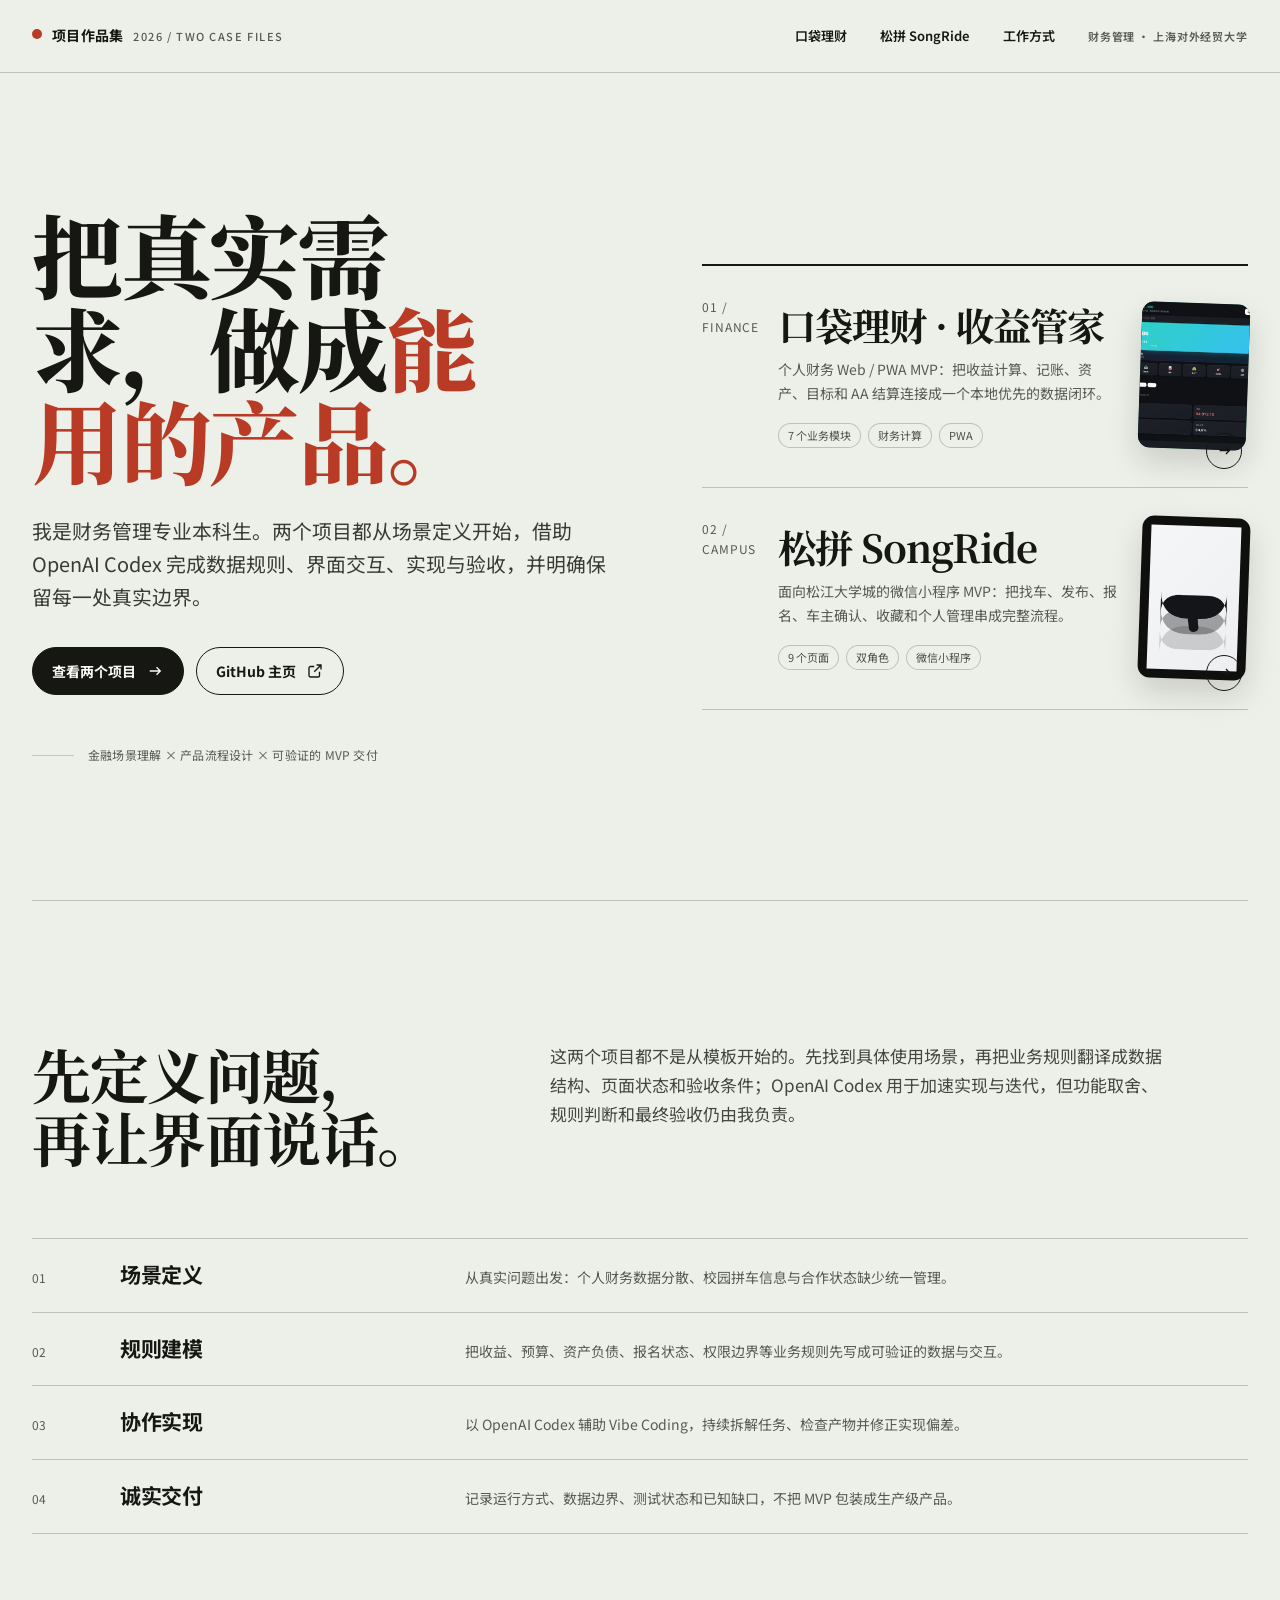
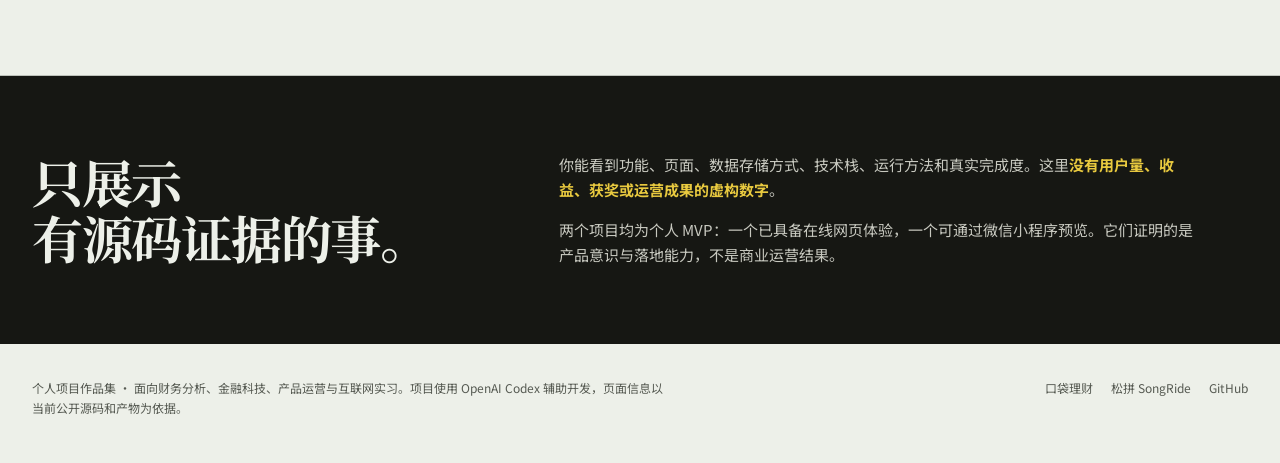
==== index.html @ 954a8567 "创建双项目作品集介绍网站" ====
<!doctype html>
<html lang="zh-CN">
<head>
  <meta charset="utf-8">
  <meta name="viewport" content="width=device-width, initial-scale=1">
  <meta name="description" content="财务管理本科生个人项目作品集：口袋理财个人财务 MVP 与松拼 SongRide 校园拼车微信小程序。">
  <title>个人项目作品集｜财务背景 × 产品实践 × AI 协作开发</title>
  <link rel="icon" href="assets/favicon.svg" type="image/svg+xml">
  <link rel="stylesheet" href="assets/css/site.css">
</head>
<body>
  <header class="site-header">
    <div class="container site-nav">
      <a class="wordmark" href="index.html" aria-label="返回项目作品集首页">项目作品集 <span>2026 / TWO CASE FILES</span></a>
      <nav class="nav-links" aria-label="主导航">
        <a href="pocket-licai.html">口袋理财</a>
        <a href="songpin.html">松拼 SongRide</a>
        <a href="#approach">工作方式</a>
        <span class="nav-note">财务管理 · 上海对外经贸大学</span>
      </nav>
      <div class="scroll-progress" aria-hidden="true"></div>
    </div>
  </header>

  <main>
    <section class="home-hero container">
      <div class="hero-copy reveal">
        <h1>把真实需求，做成<em>能用的产品。</em></h1>
        <p>我是财务管理专业本科生。两个项目都从场景定义开始，借助 OpenAI Codex 完成数据规则、界面交互、实现与验收，并明确保留每一处真实边界。</p>
        <div class="actions hero-actions">
          <a class="btn" href="#projects">查看两个项目
            <svg viewBox="0 0 24 24" fill="none" stroke="currentColor" stroke-width="1.8" aria-hidden="true"><path d="M5 12h14M14 7l5 5-5 5"/></svg>
          </a>
          <a class="btn btn-ghost" href="https://github.com/99509340-svg" target="_blank" rel="noreferrer">GitHub 主页
            <svg viewBox="0 0 24 24" fill="none" stroke="currentColor" stroke-width="1.8" aria-hidden="true"><path d="M14 4h6v6M20 4l-9 9M18 13v5a2 2 0 0 1-2 2H6a2 2 0 0 1-2-2V8a2 2 0 0 1 2-2h5"/></svg>
          </a>
        </div>
        <div class="hero-footnote">金融场景理解 × 产品流程设计 × 可验证的 MVP 交付</div>
      </div>

      <div class="project-index reveal" id="projects">
        <a class="project-row pocket" href="pocket-licai.html">
          <span class="project-number">01 / FINANCE</span>
          <div class="project-copy">
            <h2>口袋理财 · 收益管家</h2>
            <p>个人财务 Web / PWA MVP：把收益计算、记账、资产、目标和 AA 结算连接成一个本地优先的数据闭环。</p>
            <div class="project-tags"><span class="tag">7 个业务模块</span><span class="tag">财务计算</span><span class="tag">PWA</span></div>
          </div>
          <div class="project-thumb"><img src="assets/images/pocket/home-desktop.png" alt="口袋理财首页截图"></div>
          <div class="arrow-disc" aria-hidden="true"><svg viewBox="0 0 24 24" fill="none" stroke="currentColor" stroke-width="1.8"><path d="M5 12h14M14 7l5 5-5 5"/></svg></div>
        </a>

        <a class="project-row songpin" href="songpin.html">
          <span class="project-number">02 / CAMPUS</span>
          <div class="project-copy">
            <h2>松拼 SongRide</h2>
            <p>面向松江大学城的微信小程序 MVP：把找车、发布、报名、车主确认、收藏和个人管理串成完整流程。</p>
            <div class="project-tags"><span class="tag">9 个页面</span><span class="tag">双角色</span><span class="tag">微信小程序</span></div>
          </div>
          <div class="project-thumb"><img src="assets/images/brand/songpin-logo.png" alt="松拼 SongRide 品牌标识"></div>
          <div class="arrow-disc" aria-hidden="true"><svg viewBox="0 0 24 24" fill="none" stroke="currentColor" stroke-width="1.8"><path d="M5 12h14M14 7l5 5-5 5"/></svg></div>
        </a>
      </div>
    </section>

    <section class="approach" id="approach">
      <div class="container">
        <div class="approach-head reveal">
          <h2>先定义问题，<br>再让界面说话。</h2>
          <p>这两个项目都不是从模板开始的。先找到具体使用场景，再把业务规则翻译成数据结构、页面状态和验收条件；OpenAI Codex 用于加速实现与迭代，但功能取舍、规则判断和最终验收仍由我负责。</p>
        </div>
        <div class="process-list reveal">
          <div class="process-item"><span>01</span><h3>场景定义</h3><p>从真实问题出发：个人财务数据分散、校园拼车信息与合作状态缺少统一管理。</p></div>
          <div class="process-item"><span>02</span><h3>规则建模</h3><p>把收益、预算、资产负债、报名状态、权限边界等业务规则先写成可验证的数据与交互。</p></div>
          <div class="process-item"><span>03</span><h3>协作实现</h3><p>以 OpenAI Codex 辅助 Vibe Coding，持续拆解任务、检查产物并修正实现偏差。</p></div>
          <div class="process-item"><span>04</span><h3>诚实交付</h3><p>记录运行方式、数据边界、测试状态和已知缺口，不把 MVP 包装成生产级产品。</p></div>
        </div>
      </div>
    </section>

    <section class="truth-band">
      <div class="container truth-inner reveal">
        <h2>只展示<br>有源码证据的事。</h2>
        <div>
          <p>你能看到功能、页面、数据存储方式、技术栈、运行方法和真实完成度。这里<strong>没有用户量、收益、获奖或运营成果的虚构数字</strong>。</p>
          <p>两个项目均为个人 MVP：一个已具备在线网页体验，一个可通过微信小程序预览。它们证明的是产品意识与落地能力，不是商业运营结果。</p>
        </div>
      </div>
    </section>
  </main>

  <footer class="site-footer">
    <div class="container footer-row">
      <p>个人项目作品集 · 面向财务分析、金融科技、产品运营与互联网实习。项目使用 OpenAI Codex 辅助开发，页面信息以当前公开源码和产物为依据。</p>
      <nav class="footer-nav" aria-label="页脚导航">
        <a href="pocket-licai.html">口袋理财</a>
        <a href="songpin.html">松拼 SongRide</a>
        <a href="https://github.com/99509340-svg" target="_blank" rel="noreferrer">GitHub</a>
      </nav>
    </div>
  </footer>

  <script src="assets/js/site.js"></script>
</body>
</html>
---- assets/css/site.css ----
@font-face {
  font-family: "Portfolio Serif";
  src: url("../fonts/noto-serif-sc-subset.woff2") format("woff2");
  font-weight: 400 900;
  font-style: normal;
  font-display: swap;
}
@font-face {
  font-family: "Portfolio Sans";
  src: url("../fonts/noto-sans-sc-subset.woff2") format("woff2");
  font-weight: 300 900;
  font-style: normal;
  font-display: swap;
}

:root {
  --paper: #edf0e9;
  --paper-deep: #e4e8df;
  --ink: #161713;
  --muted: #565a52;
  --line: #c9c4b8;
  --line-dark: rgba(22, 23, 19, 0.22);
  --green: #174f3f;
  --green-deep: #0f352b;
  --green-soft: #dce9df;
  --red: #b93b26;
  --yellow: #e8c93f;
  --white: #f8faf6;
  --black: #0f100e;
  --mint: #c9f2c7;
  --blue: #6597ba;
  --radius: 14px;
  --shadow: 0 18px 54px rgba(27, 29, 24, 0.11);
  --ease: cubic-bezier(0.16, 1, 0.3, 1);
}

* { box-sizing: border-box; }
html { scroll-behavior: smooth; }
body {
  margin: 0;
  overflow-x: hidden;
  background: var(--paper);
  color: var(--ink);
  font-family: "Portfolio Sans", "PingFang SC", sans-serif;
  font-size: 16px;
  line-height: 1.7;
  text-rendering: optimizeLegibility;
  -webkit-font-smoothing: antialiased;
}
body.songpin-page {
  --paper: #edf0e9;
  --paper-deep: #e4e8df;
  --green: #cedd4a;
  --green-deep: #1c2018;
  --green-soft: #edffd5;
  --red: #b93b26;
}
::selection { background: var(--green); color: var(--white); }
img { max-width: 100%; display: block; }
a { color: inherit; text-decoration-thickness: 1px; text-underline-offset: 0.2em; }
button, a { -webkit-tap-highlight-color: transparent; }
button { font: inherit; }
:focus-visible { outline: 2px solid var(--red); outline-offset: 4px; }
h1, h2, h3, h4 {
  font-family: "Portfolio Serif", "Songti SC", serif;
  letter-spacing: -0.025em;
  margin: 0;
  text-wrap: balance;
}
p { margin: 0; }
ul { margin: 0; padding: 0; }
li { list-style: none; }

.container { width: min(1320px, calc(100% - 64px)); margin-inline: auto; }
.narrow { width: min(1080px, calc(100% - 64px)); margin-inline: auto; }
.sr-only {
  position: absolute; width: 1px; height: 1px; padding: 0; margin: -1px;
  overflow: hidden; clip: rect(0, 0, 0, 0); white-space: nowrap; border: 0;
}

.site-header {
  position: sticky; top: 0; z-index: 50;
  background: color-mix(in srgb, var(--paper) 91%, transparent);
  backdrop-filter: blur(14px);
  border-bottom: 1px solid var(--line-dark);
}
.site-nav { min-height: 72px; display: flex; align-items: center; justify-content: space-between; gap: 24px; }
.wordmark {
  display: inline-flex; align-items: baseline; gap: 10px;
  text-decoration: none; font-size: 14px; letter-spacing: 0.02em; font-weight: 700;
}
.wordmark::before {
  content: ""; display: inline-block; width: 10px; height: 10px;
  background: var(--red); border-radius: 50%; translate: 0 -2px;
}
.wordmark span { color: var(--muted); font-size: 11px; letter-spacing: 0.14em; font-weight: 500; }
.nav-links { display: flex; align-items: center; gap: clamp(16px, 2.6vw, 36px); font-size: 13px; font-weight: 600; }
.nav-links a { text-decoration: none; position: relative; }
.nav-links a::after {
  content: ""; position: absolute; left: 0; right: 100%; bottom: -6px;
  height: 1px; background: currentColor; transition: right 0.35s var(--ease);
}
.nav-links a:hover::after { right: 0; }
.nav-note { color: var(--muted); font-size: 11px; letter-spacing: 0.08em; }
.scroll-progress { position: absolute; left: 0; bottom: -1px; width: 0; height: 2px; background: var(--red); }

.actions { display: flex; flex-wrap: wrap; align-items: center; gap: 12px; }
.btn {
  display: inline-flex; min-height: 48px; align-items: center; justify-content: center; gap: 10px;
  padding: 0 19px; border: 1px solid var(--ink); border-radius: 999px;
  background: var(--ink); color: var(--white); font-weight: 700; font-size: 14px;
  text-decoration: none; cursor: pointer;
  transition: background 0.25s var(--ease), color 0.25s var(--ease), border-color 0.25s var(--ease), translate 0.25s var(--ease);
}
.btn:hover { translate: 0 -2px; }
.btn svg { width: 18px; height: 18px; flex: none; }
.btn-ghost { background: transparent; color: var(--ink); border-color: var(--ink); }
.btn-ghost:hover { background: var(--ink); color: var(--white); }
.text-link {
  display: inline-flex; align-items: center; gap: 8px; font-size: 13px; font-weight: 700;
  text-decoration: none; border-bottom: 1px solid currentColor; padding-bottom: 2px;
}
.text-link svg { width: 15px; height: 15px; }

.home-hero {
  min-height: calc(100svh - 72px); display: grid;
  grid-template-columns: minmax(0, 1.03fr) minmax(430px, 0.97fr);
  align-items: center; gap: clamp(48px, 7vw, 110px);
  padding-block: clamp(64px, 8vw, 118px); border-bottom: 1px solid var(--line-dark);
}
.hero-copy { position: relative; z-index: 2; }
.hero-copy h1 { max-width: 760px; font-size: clamp(54px, 7.1vw, 104px); line-height: 1.02; font-weight: 800; }
.hero-copy h1 em { color: var(--red); font-style: normal; }
.hero-copy p { max-width: 580px; margin-top: 30px; font-size: clamp(17px, 1.55vw, 21px); line-height: 1.65; color: #383a34; }
.hero-actions { margin-top: 34px; }
.hero-footnote { display: flex; align-items: center; gap: 14px; margin-top: 50px; color: var(--muted); font-size: 12px; letter-spacing: 0.02em; }
.hero-footnote::before { content: ""; width: 42px; height: 1px; background: var(--line); }
.project-index { border-top: 2px solid var(--ink); position: relative; }
.project-row {
  position: relative; display: grid; grid-template-columns: 58px minmax(0, 1fr) 112px;
  gap: 18px; min-height: 222px; padding: 26px 0; align-items: center;
  border-bottom: 1px solid var(--line-dark); text-decoration: none; isolation: isolate;
}
.project-row::before {
  content: ""; position: absolute; inset: 0 -18px; z-index: -1;
  background: var(--white); opacity: 0; transition: opacity 0.3s var(--ease);
}
.project-row:hover::before { opacity: 1; }
.project-number { align-self: start; font-size: 12px; letter-spacing: 0.08em; color: var(--muted); font-variant-numeric: tabular-nums; padding-top: 5px; }
.project-copy h2 { font-size: clamp(30px, 3vw, 45px); line-height: 1.1; font-weight: 700; }
.project-copy p { margin-top: 12px; color: var(--muted); max-width: 390px; font-size: 14px; }
.project-tags { display: flex; flex-wrap: wrap; gap: 7px; margin-top: 17px; }
.tag {
  border: 1px solid var(--line-dark); border-radius: 999px; padding: 5px 9px;
  font-size: 11px; line-height: 1.2; color: #4d4f47;
  background: color-mix(in srgb, var(--paper) 45%, transparent);
}
.project-thumb {
  justify-self: end; width: 108px; height: 146px; border-radius: 12px; overflow: hidden;
  background: var(--green-deep); box-shadow: 0 14px 30px rgba(22, 23, 19, 0.16);
  rotate: 2deg; transition: rotate 0.45s var(--ease), translate 0.45s var(--ease);
}
.project-row:hover .project-thumb { rotate: 0deg; translate: 0 -5px; }
.project-thumb img { width: 100%; height: 100%; object-fit: cover; object-position: top; }
.project-row.songpin .project-thumb { height: 162px; background: var(--black); padding: 9px; }
.arrow-disc {
  position: absolute; right: 6px; bottom: 18px; width: 36px; height: 36px;
  display: grid; place-items: center; border: 1px solid var(--ink); border-radius: 50%;
  background: transparent; transition: background 0.25s var(--ease), color 0.25s var(--ease);
}
.project-row:hover .arrow-disc { background: var(--ink); color: var(--paper); }
.arrow-disc svg { width: 17px; height: 17px; }

.approach { padding-block: clamp(80px, 11vw, 160px); border-bottom: 1px solid var(--line-dark); }
.approach-head { display: grid; grid-template-columns: minmax(0, 0.78fr) minmax(0, 1.22fr); gap: 72px; align-items: start; }
.approach-head h2 { font-size: clamp(38px, 4.6vw, 70px); line-height: 1.07; font-weight: 700; }
.approach-head p { max-width: 620px; color: #44463f; font-size: 17px; }
.process-list { margin-top: 70px; border-top: 1px solid var(--line-dark); }
.process-item {
  display: grid; grid-template-columns: 56px minmax(120px, 0.72fr) minmax(0, 1.8fr);
  gap: 32px; align-items: baseline; padding: 22px 0; border-bottom: 1px solid var(--line-dark);
}
.process-item span { font-size: 12px; color: var(--muted); font-variant-numeric: tabular-nums; }
.process-item h3 { font: 700 21px/1.3 "Portfolio Sans", sans-serif; letter-spacing: -0.02em; }
.process-item p { color: var(--muted); font-size: 14px; }
.truth-band { background: var(--ink); color: var(--paper); padding-block: 76px; }
.truth-inner { display: grid; grid-template-columns: minmax(0, 0.8fr) minmax(0, 1.2fr); gap: 68px; align-items: center; }
.truth-inner h2 { font-size: clamp(36px, 4vw, 60px); line-height: 1.08; font-weight: 700; }
.truth-inner p { color: #c7c8bf; max-width: 640px; font-size: 15px; }
.truth-inner p + p { margin-top: 14px; }
.truth-inner strong { color: var(--yellow); font-weight: 700; }

.project-hero { padding-block: clamp(68px, 8vw, 118px) clamp(72px, 8vw, 120px); border-bottom: 1px solid var(--line-dark); }
.project-hero-grid { display: grid; grid-template-columns: minmax(0, 0.78fr) minmax(520px, 1.22fr); gap: clamp(50px, 7vw, 110px); align-items: center; }
.project-hero h1 { max-width: 650px; font-size: clamp(48px, 5.7vw, 84px); line-height: 1.04; font-weight: 800; }
.project-hero .lede { max-width: 570px; margin-top: 28px; color: #42443d; font-size: 18px; line-height: 1.75; }
.project-meta { margin-top: 30px; display: flex; flex-wrap: wrap; gap: 9px 18px; color: var(--muted); font-size: 12px; }
.project-meta span { display: flex; gap: 7px; align-items: center; }
.project-meta b { color: var(--ink); font-weight: 700; }
.project-actions { margin-top: 28px; }
.hero-media { position: relative; }
.hero-media-frame {
  position: relative; border-radius: 18px; padding: 13px; background: var(--green-deep);
  border: 1px solid rgba(255,255,255,0.12); box-shadow: 0 34px 88px rgba(16, 28, 24, 0.24); overflow: hidden;
}
.hero-media-frame::after { content: ""; position: absolute; inset: 13px; border: 1px solid rgba(255,255,255,0.12); border-radius: 9px; pointer-events: none; }
.hero-media-frame img { width: 100%; height: auto; border-radius: 9px; }
.media-caption { display: flex; justify-content: space-between; gap: 18px; margin-top: 14px; color: var(--muted); font-size: 11px; letter-spacing: 0.02em; }
.media-caption span { font-variant-numeric: tabular-nums; }

.section { padding-block: clamp(72px, 9vw, 128px); border-bottom: 1px solid var(--line-dark); }
.section-head { display: grid; grid-template-columns: minmax(0, 0.72fr) minmax(0, 1.28fr); gap: 72px; align-items: end; margin-bottom: 52px; }
.section-head h2 { font-size: clamp(38px, 4.8vw, 72px); line-height: 1.05; font-weight: 700; }
.section-head p { color: var(--muted); max-width: 610px; font-size: 15px; }
.feature-ledger { border-top: 2px solid var(--ink); }
.feature-row {
  display: grid; grid-template-columns: 48px minmax(140px, 0.55fr) minmax(0, 1.25fr) auto;
  gap: 24px; padding: 24px 0; border-bottom: 1px solid var(--line-dark); align-items: baseline;
}
.feature-row > span { font-size: 11px; color: var(--muted); font-variant-numeric: tabular-nums; }
.feature-row h3 { font-size: 20px; line-height: 1.25; }
.feature-row p { color: #54564f; font-size: 14px; }
.feature-row small { color: var(--muted); font-size: 11px; white-space: nowrap; }

.flow { margin-top: 56px; position: relative; display: grid; grid-template-columns: repeat(5, 1fr); gap: 18px; padding-top: 28px; }
.flow::before {
  content: ""; position: absolute; top: 7px; left: 4px; right: 6%; height: 1px; background: var(--ink);
  transform-origin: left; transform: scaleX(0); transition: transform 1.2s var(--ease);
}
.flow.is-visible::before { transform: scaleX(1); }
.flow-step { position: relative; padding-right: 10px; }
.flow-step::before { content: ""; position: absolute; top: -28px; left: 0; width: 14px; height: 14px; border-radius: 50%; background: var(--red); border: 3px solid var(--paper); }
.flow-step h3 { font-size: 16px; font-family: "Portfolio Sans", sans-serif; font-weight: 700; }
.flow-step p { color: var(--muted); font-size: 12px; margin-top: 6px; }

.gallery { display: grid; grid-template-columns: 1.35fr 0.85fr; gap: 22px; align-items: start; }
.shot { border: 1px solid var(--line-dark); background: var(--paper-deep); border-radius: var(--radius); overflow: hidden; }
.shot img { width: 100%; height: 100%; object-fit: cover; object-position: top; }
.shot:first-child { min-height: 520px; }
.shot:first-child img { height: 100%; }
.shot-stack { display: grid; gap: 22px; }
.shot-stack .shot { height: 249px; }
.shot-label { display: flex; justify-content: space-between; gap: 12px; padding: 10px 13px; border-top: 1px solid var(--line-dark); font-size: 11px; color: var(--muted); }

.split-proof { display: grid; grid-template-columns: minmax(0, 1.12fr) minmax(360px, 0.88fr); gap: clamp(42px, 6vw, 88px); align-items: start; }
.proof-copy p { color: #464840; max-width: 680px; font-size: 16px; line-height: 1.8; }
.proof-copy p + p { margin-top: 18px; }
.tech-line { margin-top: 34px; padding-top: 17px; border-top: 1px solid var(--line-dark); display: flex; flex-wrap: wrap; gap: 8px; }
.limits { border: 1px solid var(--ink); border-radius: var(--radius); overflow: hidden; background: var(--white); }
.limits-head { background: var(--ink); color: var(--paper); padding: 14px 18px; font-size: 12px; letter-spacing: 0.08em; }
.limits li { padding: 15px 18px; border-bottom: 1px solid var(--line-dark); font-size: 13px; line-height: 1.65; }
.limits li:last-child { border-bottom: 0; }
.limits b { display: block; font-size: 12px; margin-bottom: 2px; }

.end-cta { padding-block: clamp(78px, 10vw, 140px); background: var(--green-deep); color: var(--paper); }
.end-cta .container { display: grid; grid-template-columns: minmax(0, 1fr) auto; align-items: end; gap: 40px; }
.end-cta h2 { max-width: 900px; font-size: clamp(42px, 5.6vw, 80px); line-height: 1.03; }
.end-cta p { margin-top: 18px; color: #ccd8d1; max-width: 640px; }
.end-cta .actions { align-self: center; }
body.songpin-page .end-cta { background: #171a15; color: #f4f0e7; }
body.songpin-page .end-cta p { color: #bec5b2; }
body.songpin-page .btn { border-color: var(--mint); background: var(--mint); color: #12140f; }
body.songpin-page .btn-ghost { background: transparent; color: var(--mint); border-color: var(--mint); }
body.songpin-page .btn-ghost:hover { background: var(--mint); color: #12140f; }

.songpin-hero { background: var(--black); color: var(--paper); border-bottom-color: rgba(244, 240, 231, 0.22); }
.songpin-hero .project-meta { color: #aaa99f; }
.songpin-hero .project-meta b { color: var(--paper); }
.songpin-hero .lede { color: #c8c7bf; }
.songpin-hero .btn { border-color: var(--mint); background: var(--mint); color: #11130f; }
.songpin-hero .btn-ghost { background: transparent; color: var(--paper); border-color: #6c7165; }
.songpin-hero .btn-ghost:hover { background: var(--paper); color: var(--black); }
.brand-lockup { display: flex; align-items: center; gap: 22px; }
.songpin-logo { width: 92px; height: 92px; object-fit: cover; border-radius: 18px; border: 1px solid rgba(201,242,199,0.35); }
.route-board { position: relative; min-height: 570px; border: 1px solid #44473e; background: #141612; border-radius: 20px; padding: 34px; overflow: hidden; }
.route-board::before {
  content: ""; position: absolute; inset: 0;
  background-image: linear-gradient(rgba(201,242,199,0.045) 1px, transparent 1px), linear-gradient(90deg, rgba(201,242,199,0.045) 1px, transparent 1px);
  background-size: 26px 26px; mask-image: linear-gradient(to bottom, transparent, black 20%, black 80%, transparent);
}
.route-board-head { position: relative; display: flex; justify-content: space-between; align-items: center; gap: 16px; }
.route-board-head span { color: #999e91; font-size: 11px; letter-spacing: 0.08em; }
.route-board-head strong { color: var(--mint); font-size: 13px; letter-spacing: 0.05em; }
.route-visual { position: relative; margin-top: 54px; }
.route-line { display: grid; grid-template-columns: 24px minmax(0, 1fr); gap: 20px; min-height: 270px; }
.route-track { width: 2px; height: 220px; margin-left: 10px; background: var(--mint); position: relative; }
.route-track::before, .route-track::after { content: ""; position: absolute; left: 50%; width: 14px; height: 14px; border: 2px solid var(--mint); background: var(--black); border-radius: 50%; translate: -50% 0; }
.route-track::before { top: -5px; }
.route-track::after { bottom: -5px; background: var(--mint); }
.route-stops { display: flex; flex-direction: column; justify-content: space-between; }
.route-stop strong { display: block; color: var(--paper); font: 700 28px/1.15 "Portfolio Serif", serif; }
.route-stop span { color: #92988b; font-size: 12px; }
.route-mini-card { position: absolute; right: 0; bottom: 0; width: min(320px, 72%); padding: 17px 18px; border: 1px solid #454a3e; border-radius: 12px; background: #1c2019; box-shadow: 0 16px 32px rgba(0,0,0,0.26); }
.route-mini-card small { color: #92988b; font-size: 11px; }
.route-mini-card b { display: block; color: var(--mint); font-size: 17px; margin-top: 3px; }
.route-mini-meta { display: flex; justify-content: space-between; margin-top: 14px; color: #c4c8ba; font-size: 11px; }
.route-stamp { position: absolute; left: 42px; bottom: 42px; color: #80867a; font-size: 11px; letter-spacing: 0.16em; writing-mode: vertical-rl; }

.phone-wall { display: grid; grid-template-columns: repeat(3, minmax(0, 1fr)); gap: 24px; margin-top: 52px; }
.phone { border-radius: 30px; border: 1px solid #b8b2a5; background: #e6e1d7; padding: 9px; box-shadow: 0 18px 42px rgba(22, 23, 19, 0.12); rotate: -1deg; }
.phone:nth-child(2) { rotate: 0.8deg; translate: 0 -12px; }
.phone:nth-child(3) { rotate: -0.5deg; }
.phone-screen { min-height: 570px; border-radius: 22px; background: #11130f; color: #f4f0e7; padding: 30px 20px 20px; overflow: hidden; position: relative; }
.phone-screen.light { background: #edf0e9; color: #171812; }
.phone-bar { display: flex; justify-content: space-between; align-items: center; font-size: 11px; color: #bac0b3; margin-bottom: 24px; }
.phone-brand { display: flex; gap: 10px; align-items: center; font-weight: 700; }
.phone-logo-dot { width: 22px; height: 22px; border-radius: 7px; background: var(--mint); }
.phone-title { font: 700 25px/1.2 "Portfolio Serif", serif; }
.phone-sub { margin-top: 5px; color: #b5bbae; font-size: 11px; }
.phone-search { margin-top: 20px; border: 1px solid #3f4439; border-radius: 9px; padding: 10px 12px; color: #878d80; font-size: 11px; }
.ride-card { margin-top: 13px; padding: 13px; border: 1px solid #353a31; border-radius: 11px; background: #1a1d18; }
.ride-card.accent { border-color: #7d8c54; background: #20251b; }
.ride-route { display: flex; align-items: center; gap: 7px; font-size: 13px; font-weight: 700; }
.ride-route::before { content: ""; width: 7px; height: 7px; border-radius: 50%; background: var(--mint); }
.ride-route i { display: block; width: 19px; height: 1px; background: #6c7561; }
.ride-data { display: flex; justify-content: space-between; gap: 8px; margin-top: 12px; color: #bac0b3; font-size: 11px; }
.ride-data b { display: block; color: #e9e5dc; font-size: 11px; margin-top: 2px; }
.ride-pill { display: inline-flex; border-radius: 99px; border: 1px solid #6b725f; padding: 3px 8px; color: #aab19d; font-size: 11px; margin-top: 10px; }
.segment { display: flex; border: 1px solid #d0cbc0; border-radius: 9px; overflow: hidden; margin-top: 16px; font-size: 11px; }
.segment b { flex: 1; text-align: center; padding: 8px; }
.segment b:first-child { background: #171812; color: #f2efe7; }
.role-grid { display: grid; grid-template-columns: 1fr 1fr; gap: 8px; margin-top: 13px; }
.role-box { border: 1px solid #cbc6bb; border-radius: 9px; padding: 10px; font-size: 11px; }
.role-box.on { background: #171812; color: #f2efe7; border-color: #171812; }
.field { margin-top: 12px; }
.field span { display: block; font-size: 11px; color: #565a52; margin-bottom: 4px; }
.field b { display: block; border: 1px solid #cbc6bb; border-radius: 7px; padding: 8px 9px; font-size: 11px; font-weight: 500; }
.phone-submit { margin-top: 16px; background: #171812; color: #f2efe7; border-radius: 8px; padding: 10px; text-align: center; font-size: 11px; font-weight: 700; }
.id-card { border: 1px solid #3c4137; background: #1a1d18; border-radius: 12px; padding: 15px; display: flex; align-items: center; gap: 11px; }
.id-avatar { width: 38px; height: 38px; border-radius: 10px; display: grid; place-items: center; background: var(--mint); color: #11130f; font-weight: 800; }
.id-card b { font-size: 12px; }
.id-card span { display: block; color: #92988b; font-size: 11px; margin-top: 2px; }
.my-block { margin-top: 14px; border: 1px solid #3c4137; border-radius: 11px; padding: 13px; }
.my-block h3 { font: 700 13px/1.2 "Portfolio Sans", sans-serif; letter-spacing: 0; }
.my-item { display: flex; justify-content: space-between; gap: 8px; padding-top: 10px; margin-top: 10px; border-top: 1px solid #34392f; font-size: 11px; color: #aeb4a5; }
.my-item b { color: #e9e5dc; }
.phone-caption { margin-top: 13px; display: flex; justify-content: space-between; font-size: 12px; color: var(--muted); }

dialog { width: min(480px, calc(100% - 32px)); border: 1px solid var(--line-dark); border-radius: 18px; background: var(--paper); color: var(--ink); padding: 0; box-shadow: var(--shadow); }
dialog::backdrop { background: rgba(13, 14, 12, 0.62); backdrop-filter: blur(8px); }
.dialog-inner { padding: 28px; }
.dialog-head { display: flex; align-items: flex-start; justify-content: space-between; gap: 20px; }
.dialog-head h2 { font-size: 30px; line-height: 1.2; }
.dialog-close { border: 0; background: transparent; color: var(--muted); font-size: 22px; cursor: pointer; padding: 0 2px; }
.dialog-body { margin-top: 18px; color: var(--muted); font-size: 14px; }
.qr-slot { margin-top: 20px; min-height: 200px; border: 1px dashed var(--line-dark); border-radius: 12px; display: grid; place-items: center; text-align: center; padding: 24px; background: var(--white); color: var(--muted); font-size: 13px; }
.qr-slot strong { display: block; color: var(--ink); font-size: 16px; margin-bottom: 5px; }
.dialog-actions { margin-top: 20px; }

.toast { position: fixed; left: 50%; bottom: 24px; translate: -50% 20px; opacity: 0; background: var(--ink); color: var(--paper); padding: 9px 14px; border-radius: 999px; font-size: 12px; pointer-events: none; transition: opacity 0.25s var(--ease), translate 0.25s var(--ease); z-index: 80; }
.toast.show { opacity: 1; translate: -50% 0; }

.reveal { opacity: 0; translate: 0 24px; transition: opacity 0.7s var(--ease), translate 0.7s var(--ease); }
.reveal.is-visible { opacity: 1; translate: 0 0; }
@media (prefers-reduced-motion: reduce) {
  html { scroll-behavior: auto; }
  *, *::before, *::after { animation-duration: 0.01ms !important; transition-duration: 0.01ms !important; }
  .reveal { opacity: 1; translate: 0; }
}

.site-footer { padding-block: 34px 44px; color: var(--muted); font-size: 12px; }
.footer-row { display: flex; justify-content: space-between; gap: 28px; align-items: flex-start; }
.footer-row p { max-width: 640px; }
.footer-nav { display: flex; flex-wrap: wrap; gap: 18px; }
.footer-nav a { text-decoration: none; }
.footer-nav a:hover { color: var(--ink); }

@media (max-width: 1080px) {
  .home-hero { grid-template-columns: minmax(0, 1fr); min-height: auto; }
  .hero-copy h1 { max-width: 880px; }
  .project-index { max-width: 760px; }
  .project-hero-grid { grid-template-columns: 1fr; }
  .hero-media { max-width: 820px; }
  .project-page .section-head, .project-page .split-proof { grid-template-columns: 1fr; gap: 28px; }
  .phone-wall { gap: 16px; }
  .phone { rotate: 0deg !important; translate: none !important; }
}
@media (max-width: 760px) {
  .container, .narrow { width: min(100% - 36px, 1320px); }
  .site-nav { min-height: 64px; }
  .nav-links .nav-note { display: none; }
  .nav-links { gap: 18px; }
  .home-hero { gap: 52px; padding-block: 54px 72px; }
  .hero-copy h1 { font-size: clamp(43px, 13vw, 68px); }
  .hero-copy p { font-size: 16px; margin-top: 24px; }
  .hero-footnote { margin-top: 34px; }
  .project-row { grid-template-columns: 56px minmax(0, 1fr); gap: 12px; min-height: 0; padding: 20px 0 22px; }
  .project-row::before { inset: 0; }
  .project-thumb { display: none; }
  .arrow-disc { width: 30px; height: 30px; right: 0; bottom: 18px; }
  .approach-head { grid-template-columns: 1fr; gap: 28px; }
  .process-list { margin-top: 42px; }
  .process-item { grid-template-columns: 30px 1fr; gap: 8px 18px; }
  .process-item p { grid-column: 2; font-size: 13px; }
  .truth-inner { grid-template-columns: 1fr; gap: 28px; }
  .section-head { grid-template-columns: 1fr; gap: 22px; margin-bottom: 36px; }
  .feature-row { grid-template-columns: 30px 1fr auto; gap: 7px 16px; }
  .feature-row p { grid-column: 2 / -1; }
  .feature-row small { grid-column: 2 / -1; }
  .flow { grid-template-columns: 1fr; gap: 0; padding-top: 0; }
  .flow::before { left: 7px; right: auto; top: 9px; bottom: 12px; width: 1px; height: auto; transform: scaleY(0); }
  .flow.is-visible::before { transform: scaleY(1); }
  .flow-step { padding: 0 0 28px 34px; }
  .flow-step::before { top: 3px; left: 0; }
  .gallery { grid-template-columns: 1fr; }
  .shot:first-child { min-height: 300px; }
  .shot-stack .shot { height: 220px; }
  .phone-wall { grid-template-columns: 1fr; }
  .phone { max-width: 360px; width: 100%; margin-inline: auto; }
  .end-cta .container { grid-template-columns: 1fr; }
  .footer-row { flex-direction: column; }
  .brand-lockup { gap: 16px; }
  .songpin-logo { width: 68px; height: 68px; }
  .route-board { min-height: 520px; padding: 24px; }
  .route-mini-card { width: calc(100% - 16px); }
}
@media (max-width: 420px) {
  .container, .narrow { width: calc(100% - 28px); }
  .wordmark span { display: none; }
  .btn { min-height: 45px; padding: 0 15px; font-size: 13px; }
  .project-hero h1 { font-size: 44px; }
  .section { padding-block: 62px; }
}
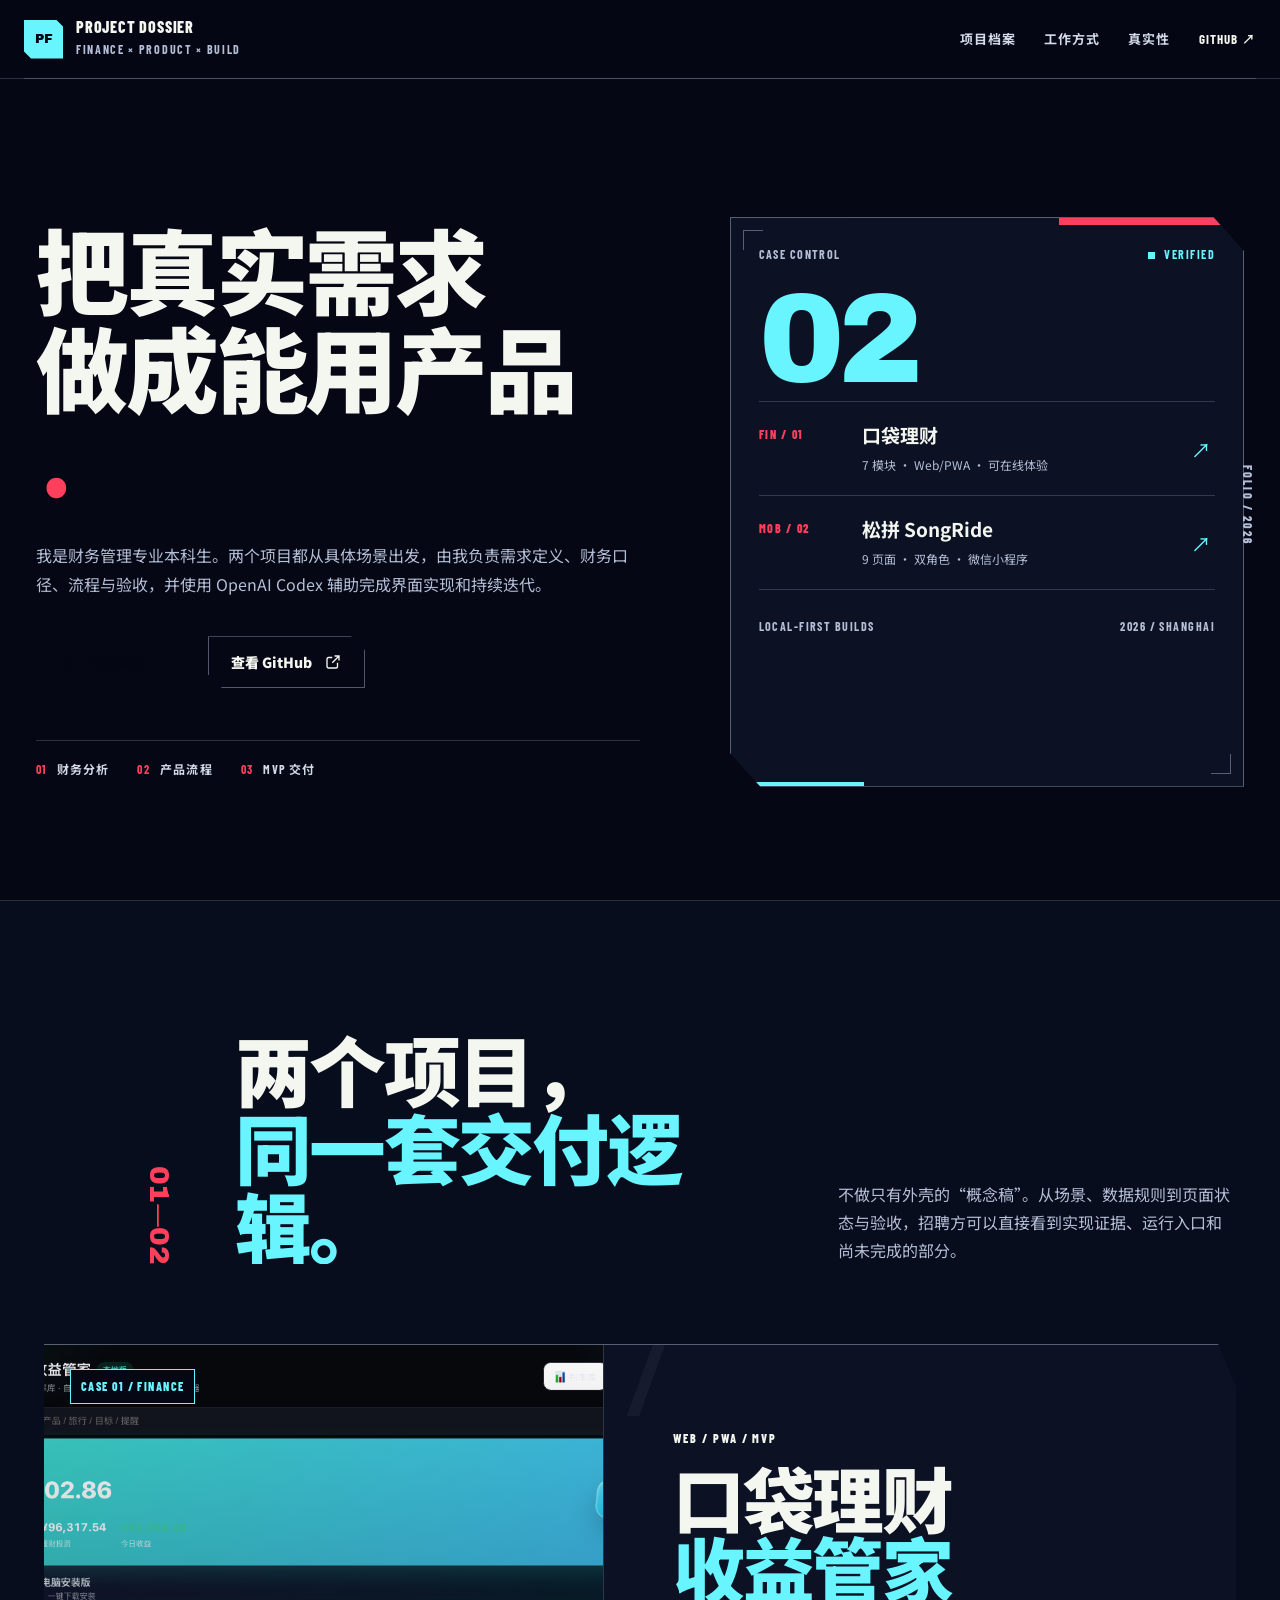
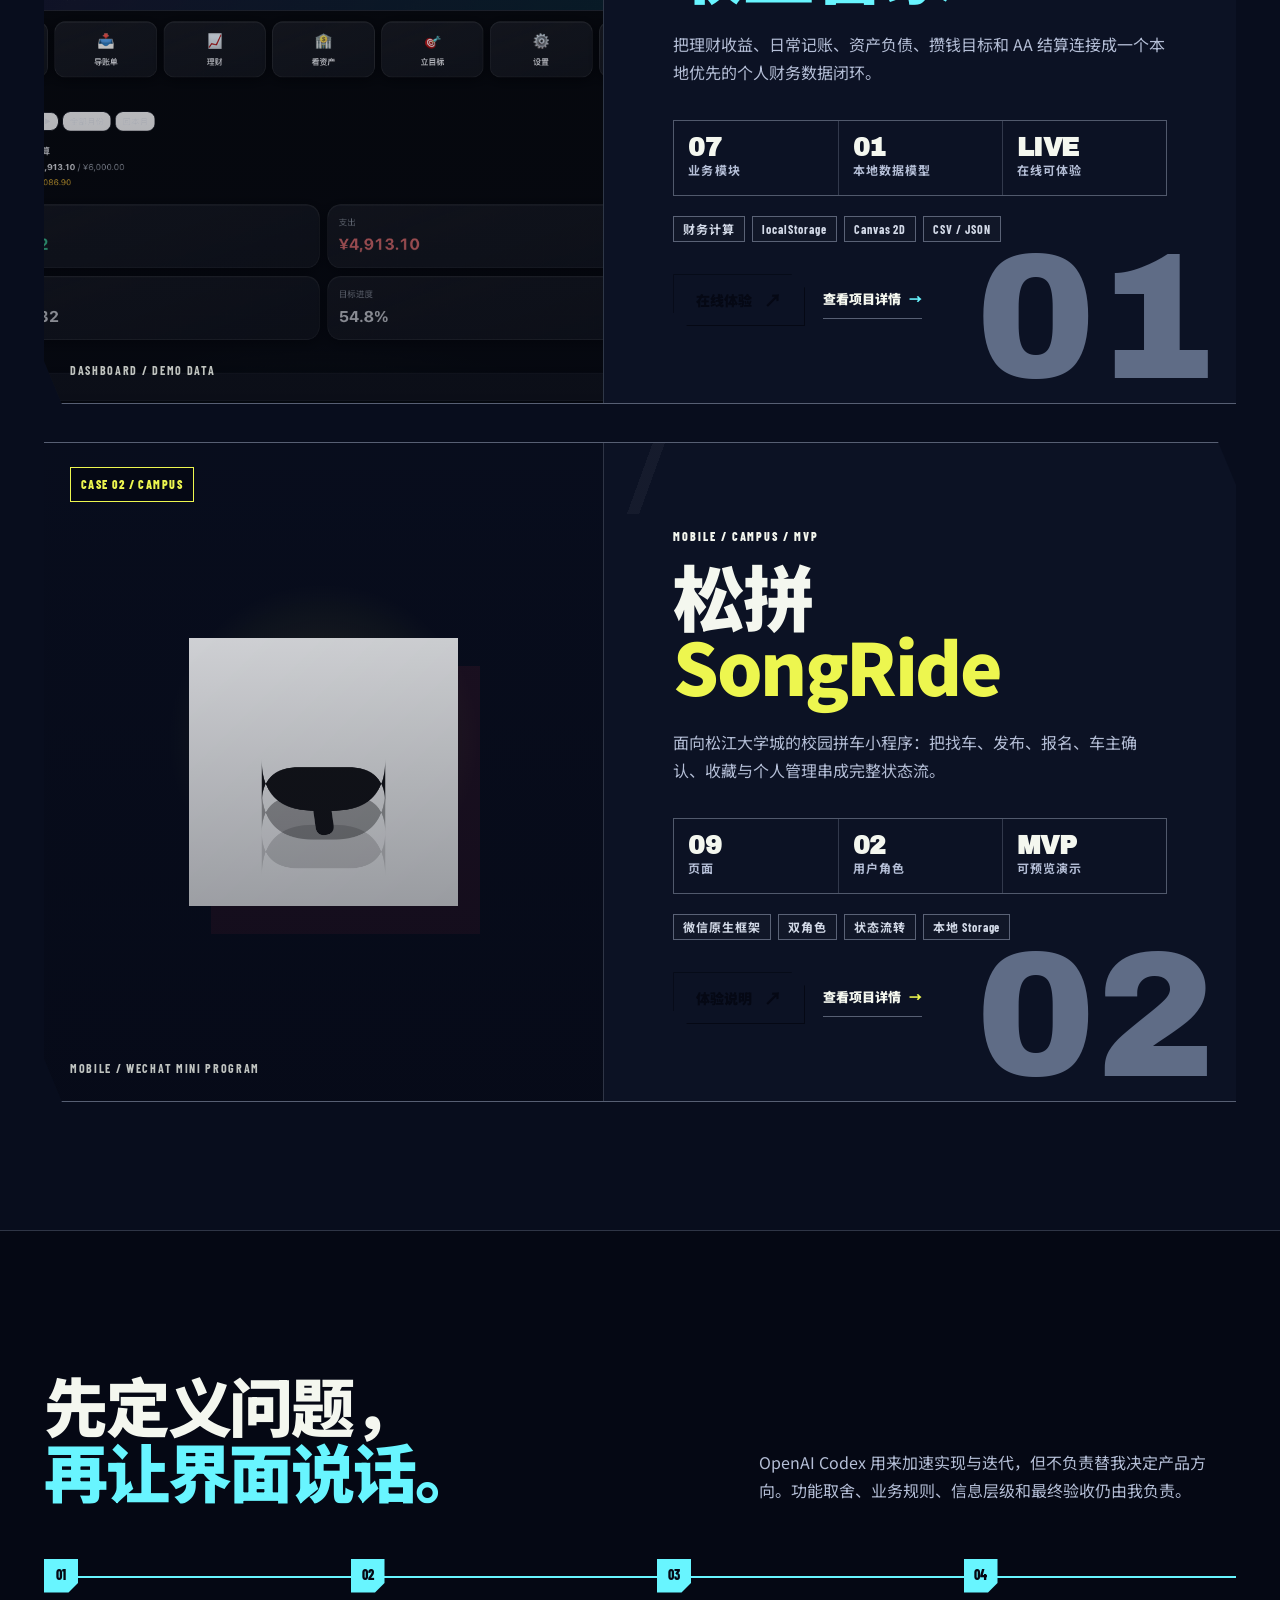
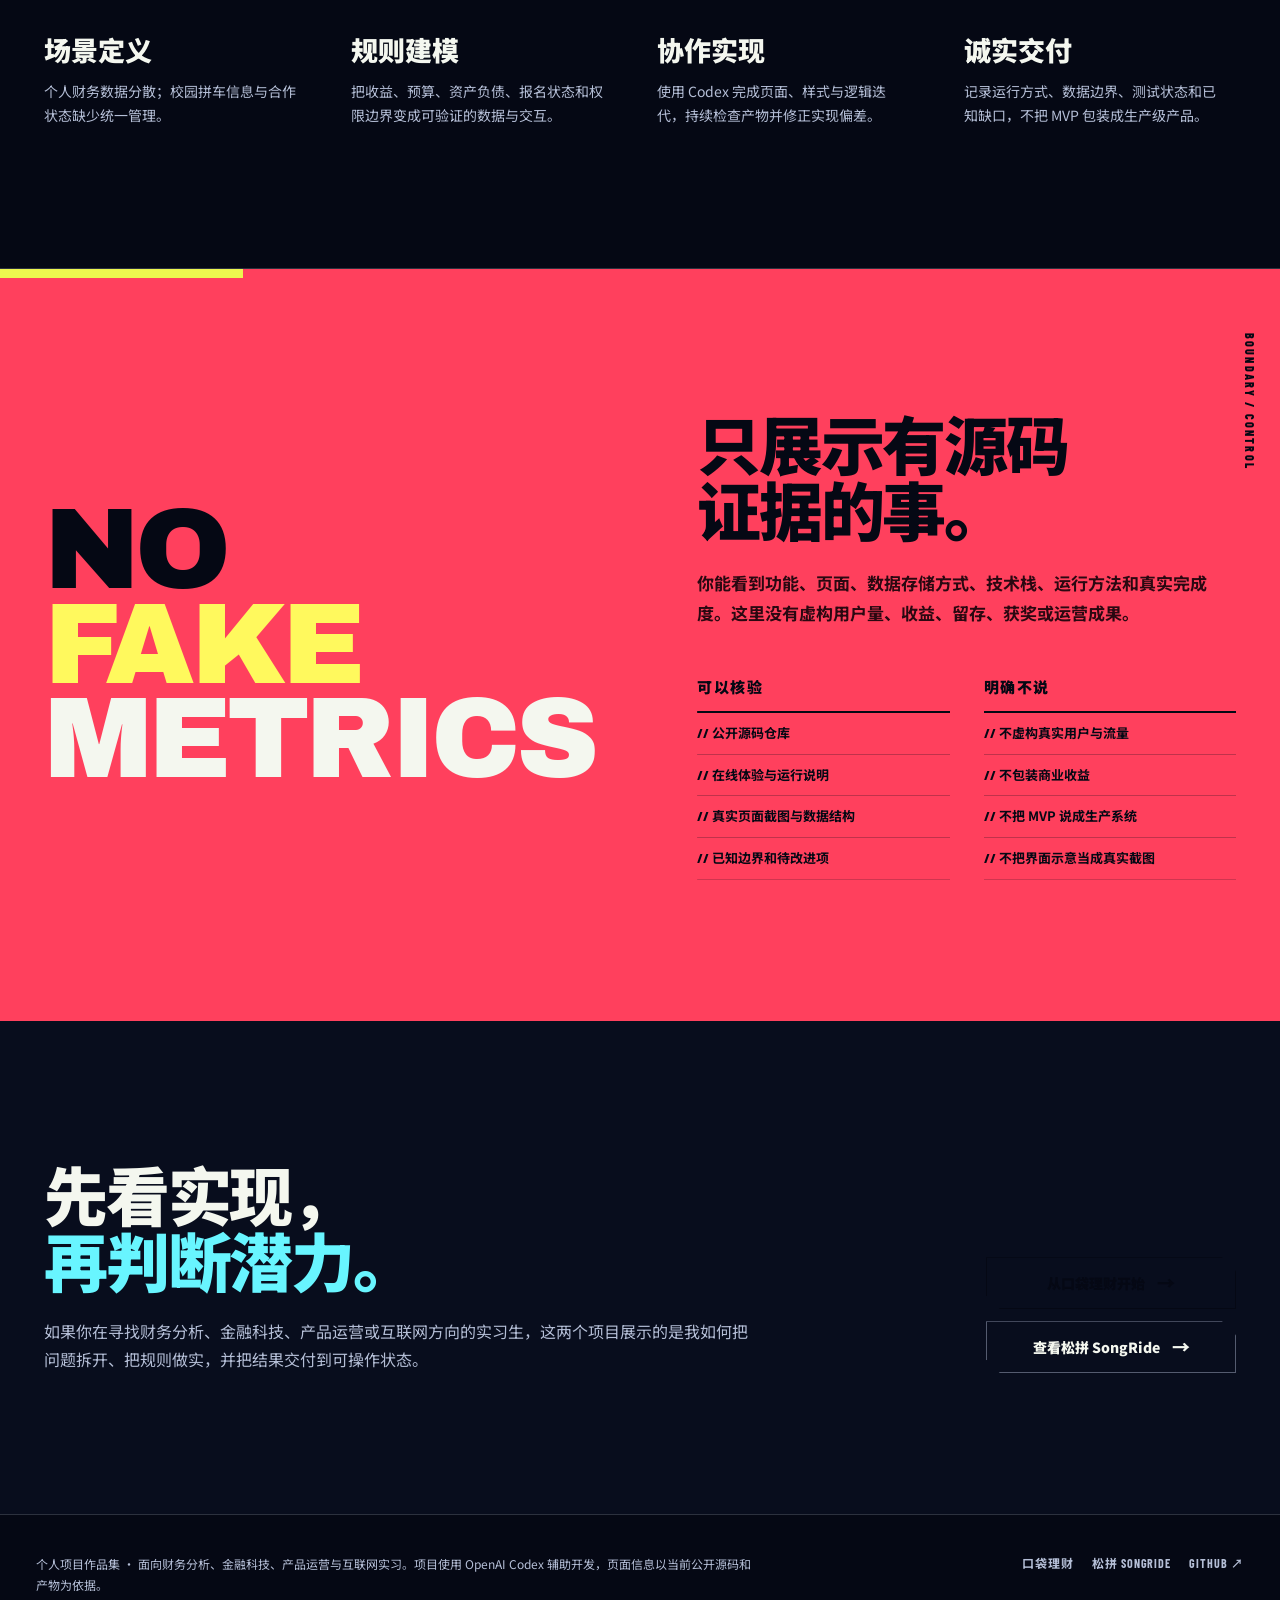
==== commit 289ea34a: "重设计作品集为午夜 HUD 视觉并加入高级动画" ====
--- a/index.html
+++ b/index.html
@@ -3,99 +3,274 @@
 <head>
   <meta charset="utf-8">
   <meta name="viewport" content="width=device-width, initial-scale=1">
-  <meta name="description" content="财务管理本科生个人项目作品集：口袋理财个人财务 MVP 与松拼 SongRide 校园拼车微信小程序。">
+  <meta name="theme-color" content="#060915">
+  <meta name="description" content="财务管理本科生个人项目作品集：口袋理财个人财务 Web/PWA MVP 与松拼 SongRide 校园拼车微信小程序。">
   <title>个人项目作品集｜财务背景 × 产品实践 × AI 协作开发</title>
   <link rel="icon" href="assets/favicon.svg" type="image/svg+xml">
+  <meta property="og:type" content="website">
+  <meta property="og:title" content="个人项目作品集｜财务背景 × 产品实践 × AI 协作开发">
+  <meta property="og:description" content="财务管理本科生双项目作品集：口袋理财 Web/PWA MVP 与松拼 SongRide 校园拼车小程序。">
+  <meta property="og:url" content="https://99509340-svg.github.io/project-showcase/">
+  <meta property="og:image" content="https://99509340-svg.github.io/project-showcase/assets/images/social/portfolio-og.png">
+  <meta property="og:image:width" content="1200">
+  <meta property="og:image:height" content="630">
+  <meta name="twitter:card" content="summary_large_image">
+  <meta name="twitter:title" content="个人项目作品集｜财务背景 × 产品实践 × AI 协作开发">
+  <meta name="twitter:description" content="财务管理本科生双项目作品集：口袋理财 Web/PWA MVP 与松拼 SongRide 校园拼车小程序。">
   <link rel="stylesheet" href="assets/css/site.css">
+  <script>document.documentElement.classList.add('js');</script>
 </head>
 <body>
-  <header class="site-header">
-    <div class="container site-nav">
-      <a class="wordmark" href="index.html" aria-label="返回项目作品集首页">项目作品集 <span>2026 / TWO CASE FILES</span></a>
+  <div class="intro-curtain" aria-hidden="true">
+    <div class="intro-band intro-band-cyan"></div>
+    <div class="intro-band intro-band-yellow"></div>
+    <div class="intro-band intro-band-red"></div>
+    <div class="intro-core">
+      <span>PORTFOLIO // 2026</span>
+      <strong>CASE<br>FILES</strong>
+      <small>TWO PROJECTS · VERIFIED BUILD</small>
+    </div>
+    <div class="intro-scan"></div>
+  </div>
+
+  <header class="site-header" data-header>
+    <div class="nav-shell">
+      <a class="brand" href="index.html" aria-label="返回项目作品集首页">
+        <span class="brand-mark">PF</span>
+        <span class="brand-copy"><strong>PROJECT DOSSIER</strong><small>FINANCE × PRODUCT × BUILD</small></span>
+      </a>
       <nav class="nav-links" aria-label="主导航">
-        <a href="pocket-licai.html">口袋理财</a>
-        <a href="songpin.html">松拼 SongRide</a>
-        <a href="#approach">工作方式</a>
-        <span class="nav-note">财务管理 · 上海对外经贸大学</span>
+        <a href="#projects">项目档案</a>
+        <a href="#method">工作方式</a>
+        <a href="#proof">真实性</a>
+        <a class="nav-source" href="https://github.com/99509340-svg" target="_blank" rel="noreferrer">GITHUB <span aria-hidden="true">↗</span></a>
       </nav>
-      <div class="scroll-progress" aria-hidden="true"></div>
+      <div class="progress-track" aria-hidden="true"><span class="scroll-progress"></span></div>
     </div>
   </header>
 
   <main>
-    <section class="home-hero container">
-      <div class="hero-copy reveal">
-        <h1>把真实需求，做成<em>能用的产品。</em></h1>
-        <p>我是财务管理专业本科生。两个项目都从场景定义开始，借助 OpenAI Codex 完成数据规则、界面交互、实现与验收，并明确保留每一处真实边界。</p>
+    <section class="home-hero">
+      <div class="home-hero-copy">
+        <h1 class="hero-title">
+          <span class="title-line"><span>把真实需求</span></span>
+          <span class="title-line title-accent"><span>做成能用产品</span><i aria-hidden="true">.</i></span>
+        </h1>
+        <p class="hero-lede">我是财务管理专业本科生。两个项目都从具体场景出发，由我负责需求定义、财务口径、流程与验收，并使用 OpenAI Codex 辅助完成界面实现和持续迭代。</p>
         <div class="actions hero-actions">
-          <a class="btn" href="#projects">查看两个项目
+          <a class="btn btn-primary magnet" href="#projects">
+            <span>进入项目档案</span>
             <svg viewBox="0 0 24 24" fill="none" stroke="currentColor" stroke-width="1.8" aria-hidden="true"><path d="M5 12h14M14 7l5 5-5 5"/></svg>
           </a>
-          <a class="btn btn-ghost" href="https://github.com/99509340-svg" target="_blank" rel="noreferrer">GitHub 主页
+          <a class="btn btn-outline magnet" href="https://github.com/99509340-svg" target="_blank" rel="noreferrer">
+            <span>查看 GitHub</span>
             <svg viewBox="0 0 24 24" fill="none" stroke="currentColor" stroke-width="1.8" aria-hidden="true"><path d="M14 4h6v6M20 4l-9 9M18 13v5a2 2 0 0 1-2 2H6a2 2 0 0 1-2-2V8a2 2 0 0 1 2-2h5"/></svg>
           </a>
         </div>
-        <div class="hero-footnote">金融场景理解 × 产品流程设计 × 可验证的 MVP 交付</div>
-      </div>
-
-      <div class="project-index reveal" id="projects">
-        <a class="project-row pocket" href="pocket-licai.html">
-          <span class="project-number">01 / FINANCE</span>
-          <div class="project-copy">
-            <h2>口袋理财 · 收益管家</h2>
-            <p>个人财务 Web / PWA MVP：把收益计算、记账、资产、目标和 AA 结算连接成一个本地优先的数据闭环。</p>
-            <div class="project-tags"><span class="tag">7 个业务模块</span><span class="tag">财务计算</span><span class="tag">PWA</span></div>
-          </div>
-          <div class="project-thumb"><img src="assets/images/pocket/home-desktop.png" alt="口袋理财首页截图"></div>
-          <div class="arrow-disc" aria-hidden="true"><svg viewBox="0 0 24 24" fill="none" stroke="currentColor" stroke-width="1.8"><path d="M5 12h14M14 7l5 5-5 5"/></svg></div>
-        </a>
-
-        <a class="project-row songpin" href="songpin.html">
-          <span class="project-number">02 / CAMPUS</span>
-          <div class="project-copy">
-            <h2>松拼 SongRide</h2>
-            <p>面向松江大学城的微信小程序 MVP：把找车、发布、报名、车主确认、收藏和个人管理串成完整流程。</p>
-            <div class="project-tags"><span class="tag">9 个页面</span><span class="tag">双角色</span><span class="tag">微信小程序</span></div>
-          </div>
-          <div class="project-thumb"><img src="assets/images/brand/songpin-logo.png" alt="松拼 SongRide 品牌标识"></div>
-          <div class="arrow-disc" aria-hidden="true"><svg viewBox="0 0 24 24" fill="none" stroke="currentColor" stroke-width="1.8"><path d="M5 12h14M14 7l5 5-5 5"/></svg></div>
-        </a>
-      </div>
-    </section>
-
-    <section class="approach" id="approach">
-      <div class="container">
-        <div class="approach-head reveal">
-          <h2>先定义问题，<br>再让界面说话。</h2>
-          <p>这两个项目都不是从模板开始的。先找到具体使用场景，再把业务规则翻译成数据结构、页面状态和验收条件；OpenAI Codex 用于加速实现与迭代，但功能取舍、规则判断和最终验收仍由我负责。</p>
-        </div>
-        <div class="process-list reveal">
-          <div class="process-item"><span>01</span><h3>场景定义</h3><p>从真实问题出发：个人财务数据分散、校园拼车信息与合作状态缺少统一管理。</p></div>
-          <div class="process-item"><span>02</span><h3>规则建模</h3><p>把收益、预算、资产负债、报名状态、权限边界等业务规则先写成可验证的数据与交互。</p></div>
-          <div class="process-item"><span>03</span><h3>协作实现</h3><p>以 OpenAI Codex 辅助 Vibe Coding，持续拆解任务、检查产物并修正实现偏差。</p></div>
-          <div class="process-item"><span>04</span><h3>诚实交付</h3><p>记录运行方式、数据边界、测试状态和已知缺口，不把 MVP 包装成生产级产品。</p></div>
-        </div>
-      </div>
-    </section>
-
-    <section class="truth-band">
-      <div class="container truth-inner reveal">
-        <h2>只展示<br>有源码证据的事。</h2>
+        <div class="hero-evidence">
+          <span><b>01</b> 财务分析</span>
+          <span><b>02</b> 产品流程</span>
+          <span><b>03</b> MVP 交付</span>
+        </div>
+      </div>
+
+      <aside class="hero-console" data-parallax>
+        <div class="console-topline">
+          <span>CASE CONTROL</span>
+          <span class="console-live"><i></i> VERIFIED</span>
+        </div>
+        <div class="console-number" aria-hidden="true">02</div>
+        <div class="console-list">
+          <a href="pocket-licai.html">
+            <span class="console-code">FIN / 01</span>
+            <strong>口袋理财</strong>
+            <small>7 模块 · Web/PWA · 可在线体验</small>
+            <i aria-hidden="true">↗</i>
+          </a>
+          <a href="songpin.html">
+            <span class="console-code">MOB / 02</span>
+            <strong>松拼 SongRide</strong>
+            <small>9 页面 · 双角色 · 微信小程序</small>
+            <i aria-hidden="true">↗</i>
+          </a>
+        </div>
+        <div class="console-bottom">
+          <span>LOCAL-FIRST BUILDS</span>
+          <span>2026 / SHANGHAI</span>
+        </div>
+        <div class="console-corner console-corner-a" aria-hidden="true"></div>
+        <div class="console-corner console-corner-b" aria-hidden="true"></div>
+      </aside>
+    </section>
+
+    <section class="case-arena" id="projects">
+      <div class="section-shell">
+        <div class="chapter-intro" data-reveal="mask">
+          <div class="chapter-slash" aria-hidden="true">01—02</div>
+          <h2>两个项目，<br><span>同一套交付逻辑。</span></h2>
+          <p>不做只有外壳的“概念稿”。从场景、数据规则到页面状态与验收，招聘方可以直接看到实现证据、运行入口和尚未完成的部分。</p>
+        </div>
+
+        <article class="case-panel case-pocket" data-case-panel>
+          <a class="case-visual" href="pocket-licai.html" aria-label="查看口袋理财项目档案">
+            <span class="case-stamp">CASE 01 / FINANCE</span>
+            <img src="assets/images/pocket/home-desktop.png" alt="口袋理财首页仪表盘，展示净资产、预算、收支与目标进度">
+            <span class="case-visual-scan" aria-hidden="true"></span>
+            <span class="case-visual-caption">DASHBOARD / DEMO DATA</span>
+          </a>
+          <div class="case-body">
+            <div class="case-heading">
+              <span class="case-kicker">WEB / PWA / MVP</span>
+              <h2><a href="pocket-licai.html">口袋理财<br><em>收益管家</em></a></h2>
+            </div>
+            <p>把理财收益、日常记账、资产负债、攒钱目标和 AA 结算连接成一个本地优先的个人财务数据闭环。</p>
+            <div class="case-facts">
+              <span><b>07</b> 业务模块</span>
+              <span><b>01</b> 本地数据模型</span>
+              <span><b>LIVE</b> 在线可体验</span>
+            </div>
+            <div class="case-tags">
+              <span>财务计算</span><span>localStorage</span><span>Canvas 2D</span><span>CSV / JSON</span>
+            </div>
+            <div class="case-actions">
+              <a class="btn btn-primary magnet" href="https://99509340-svg.github.io/pocket-licai/" target="_blank" rel="noreferrer">在线体验 <span aria-hidden="true">↗</span></a>
+              <a class="case-link" href="pocket-licai.html">查看项目详情 <span aria-hidden="true">→</span></a>
+            </div>
+          </div>
+          <div class="case-index" aria-hidden="true">01</div>
+        </article>
+
+        <article class="case-panel case-songpin" data-case-panel>
+          <a class="case-visual case-visual-songpin" href="songpin.html" aria-label="查看松拼 SongRide 项目档案">
+            <span class="case-stamp">CASE 02 / CAMPUS</span>
+            <img src="assets/images/brand/songpin-logo.png" alt="松拼 SongRide 松饼品牌标识">
+            <span class="case-visual-scan" aria-hidden="true"></span>
+            <span class="case-visual-caption">MOBILE / WECHAT MINI PROGRAM</span>
+          </a>
+          <div class="case-body">
+            <div class="case-heading">
+              <span class="case-kicker">MOBILE / CAMPUS / MVP</span>
+              <h2><a href="songpin.html">松拼<br><em>SongRide</em></a></h2>
+            </div>
+            <p>面向松江大学城的校园拼车小程序：把找车、发布、报名、车主确认、收藏与个人管理串成完整状态流。</p>
+            <div class="case-facts">
+              <span><b>09</b> 页面</span>
+              <span><b>02</b> 用户角色</span>
+              <span><b>MVP</b> 可预览演示</span>
+            </div>
+            <div class="case-tags">
+              <span>微信原生框架</span><span>双角色</span><span>状态流转</span><span>本地 Storage</span>
+            </div>
+            <div class="case-actions">
+              <button class="btn btn-primary magnet" type="button" data-dialog-open="songpinExperience">体验说明 <span aria-hidden="true">↗</span></button>
+              <a class="case-link" href="songpin.html">查看项目详情 <span aria-hidden="true">→</span></a>
+            </div>
+          </div>
+          <div class="case-index" aria-hidden="true">02</div>
+        </article>
+      </div>
+    </section>
+
+    <section class="method-section" id="method">
+      <div class="section-shell">
+        <div class="method-head" data-reveal="mask">
+          <h2>先定义问题，<br><span>再让界面说话。</span></h2>
+          <p>OpenAI Codex 用来加速实现与迭代，但不负责替我决定产品方向。功能取舍、业务规则、信息层级和最终验收仍由我负责。</p>
+        </div>
+        <div class="method-track" data-sequence>
+          <div class="method-line" aria-hidden="true"></div>
+          <div class="method-step">
+            <span class="method-node">01</span>
+            <h3>场景定义</h3>
+            <p>个人财务数据分散；校园拼车信息与合作状态缺少统一管理。</p>
+          </div>
+          <div class="method-step">
+            <span class="method-node">02</span>
+            <h3>规则建模</h3>
+            <p>把收益、预算、资产负债、报名状态和权限边界变成可验证的数据与交互。</p>
+          </div>
+          <div class="method-step">
+            <span class="method-node">03</span>
+            <h3>协作实现</h3>
+            <p>使用 Codex 完成页面、样式与逻辑迭代，持续检查产物并修正实现偏差。</p>
+          </div>
+          <div class="method-step">
+            <span class="method-node">04</span>
+            <h3>诚实交付</h3>
+            <p>记录运行方式、数据边界、测试状态和已知缺口，不把 MVP 包装成生产级产品。</p>
+          </div>
+        </div>
+      </div>
+    </section>
+
+    <section class="truth-section" id="proof">
+      <div class="section-shell truth-grid">
+        <div class="truth-mark" data-reveal="mark">
+          <span>NO</span>
+          <span>FAKE</span>
+          <span>METRICS</span>
+        </div>
+        <div class="truth-copy" data-reveal="copy">
+          <h2>只展示有源码证据的事。</h2>
+          <p>你能看到功能、页面、数据存储方式、技术栈、运行方法和真实完成度。这里没有虚构用户量、收益、留存、获奖或运营成果。</p>
+          <div class="truth-columns">
+            <div>
+              <h3>可以核验</h3>
+              <ul><li>公开源码仓库</li><li>在线体验与运行说明</li><li>真实页面截图与数据结构</li><li>已知边界和待改进项</li></ul>
+            </div>
+            <div>
+              <h3>明确不说</h3>
+              <ul><li>不虚构真实用户与流量</li><li>不包装商业收益</li><li>不把 MVP 说成生产系统</li><li>不把界面示意当成真实截图</li></ul>
+            </div>
+          </div>
+        </div>
+      </div>
+    </section>
+
+    <section class="closing-section">
+      <div class="section-shell closing-grid" data-reveal="mask">
         <div>
-          <p>你能看到功能、页面、数据存储方式、技术栈、运行方法和真实完成度。这里<strong>没有用户量、收益、获奖或运营成果的虚构数字</strong>。</p>
-          <p>两个项目均为个人 MVP：一个已具备在线网页体验，一个可通过微信小程序预览。它们证明的是产品意识与落地能力，不是商业运营结果。</p>
+          <h2>先看实现，<br><span>再判断潜力。</span></h2>
+          <p>如果你在寻找财务分析、金融科技、产品运营或互联网方向的实习生，这两个项目展示的是我如何把问题拆开、把规则做实，并把结果交付到可操作状态。</p>
+        </div>
+        <div class="closing-actions">
+          <a class="btn btn-primary magnet" href="pocket-licai.html">从口袋理财开始 <span aria-hidden="true">→</span></a>
+          <a class="btn btn-outline magnet" href="songpin.html">查看松拼 SongRide <span aria-hidden="true">→</span></a>
         </div>
       </div>
     </section>
   </main>
 
+  <dialog id="songpinExperience" aria-labelledby="experienceTitle">
+    <div class="dialog-inner">
+      <div class="dialog-head">
+        <div>
+          <span class="dialog-code">MOBILE EXPERIENCE / PENDING</span>
+          <h2 id="experienceTitle">松拼体验码待更新</h2>
+        </div>
+        <button class="dialog-close" type="button" data-dialog-close aria-label="关闭体验说明">×</button>
+      </div>
+      <p class="dialog-body">松拼 SongRide 是微信小程序 MVP。微信开发者工具预览码已超时，当前未取得可用的新二维码，因此不提供可能失效的旧码。</p>
+      <div class="qr-slot">
+        <span class="qr-corner qr-corner-a" aria-hidden="true"></span>
+        <span class="qr-corner qr-corner-b" aria-hidden="true"></span>
+        <strong>CODE / OFFLINE</strong>
+        <p>先查看公开源码与运行说明；取得新预览码后，此区域会替换为真实小程序码。</p>
+      </div>
+      <div class="dialog-actions actions">
+        <a class="btn btn-primary" href="https://github.com/99509340-svg/songpin-miniprogram" target="_blank" rel="noreferrer">查看源码 <span aria-hidden="true">↗</span></a>
+        <button class="btn btn-outline" type="button" data-dialog-close>关闭</button>
+      </div>
+    </div>
+  </dialog>
+
   <footer class="site-footer">
-    <div class="container footer-row">
+    <div class="section-shell footer-row">
       <p>个人项目作品集 · 面向财务分析、金融科技、产品运营与互联网实习。项目使用 OpenAI Codex 辅助开发，页面信息以当前公开源码和产物为依据。</p>
       <nav class="footer-nav" aria-label="页脚导航">
         <a href="pocket-licai.html">口袋理财</a>
         <a href="songpin.html">松拼 SongRide</a>
-        <a href="https://github.com/99509340-svg" target="_blank" rel="noreferrer">GitHub</a>
+        <a href="https://github.com/99509340-svg" target="_blank" rel="noreferrer">GitHub ↗</a>
       </nav>
     </div>
   </footer>
--- a/assets/css/site.css
+++ b/assets/css/site.css
@@ -1,423 +1,829 @@
 @font-face {
-  font-family: "Portfolio Serif";
-  src: url("../fonts/noto-serif-sc-subset.woff2") format("woff2");
-  font-weight: 400 900;
+  font-family: "Portfolio Sans";
+  src: url("../fonts/noto-sans-sc-400.woff2") format("woff2");
+  font-weight: 400;
   font-style: normal;
   font-display: swap;
 }
 @font-face {
   font-family: "Portfolio Sans";
-  src: url("../fonts/noto-sans-sc-subset.woff2") format("woff2");
-  font-weight: 300 900;
+  src: url("../fonts/noto-sans-sc-700.woff2") format("woff2");
+  font-weight: 700;
   font-style: normal;
   font-display: swap;
 }
+@font-face {
+  font-family: "Portfolio Sans";
+  src: url("../fonts/noto-sans-sc-900.woff2") format("woff2");
+  font-weight: 800 900;
+  font-style: normal;
+  font-display: swap;
+}
+@font-face {
+  font-family: "Portfolio Display";
+  src: url("../fonts/archivo-black.woff2") format("woff2");
+  font-weight: 400;
+  font-style: normal;
+  font-display: swap;
+}
+@font-face {
+  font-family: "Portfolio HUD";
+  src: url("../fonts/barlow-condensed-700.woff2") format("woff2");
+  font-weight: 700;
+  font-style: normal;
+  font-display: swap;
+}
+@font-face {
+  font-family: "Portfolio HUD";
+  src: url("../fonts/barlow-condensed-800.woff2") format("woff2");
+  font-weight: 800;
+  font-style: normal;
+  font-display: swap;
+}
 
 :root {
-  --paper: #edf0e9;
-  --paper-deep: #e4e8df;
-  --ink: #161713;
-  --muted: #565a52;
-  --line: #c9c4b8;
-  --line-dark: rgba(22, 23, 19, 0.22);
-  --green: #174f3f;
-  --green-deep: #0f352b;
-  --green-soft: #dce9df;
-  --red: #b93b26;
-  --yellow: #e8c93f;
-  --white: #f8faf6;
-  --black: #0f100e;
-  --mint: #c9f2c7;
-  --blue: #6597ba;
-  --radius: 14px;
-  --shadow: 0 18px 54px rgba(27, 29, 24, 0.11);
-  --ease: cubic-bezier(0.16, 1, 0.3, 1);
+  --void: #050814;
+  --void-soft: #080d1d;
+  --surface: #0c1224;
+  --surface-2: #111a31;
+  --surface-3: #17213b;
+  --ink: #f4f7ef;
+  --muted: #b4bed6;
+  --muted-strong: #d2d9e7;
+  --cyan: #68f5ff;
+  --cyan-deep: #21bfcf;
+  --yellow: #edf64f;
+  --yellow-deep: #c7d125;
+  --red: #ff405d;
+  --red-deep: #c9213b;
+  --line: rgba(218, 229, 255, 0.18);
+  --line-strong: rgba(218, 229, 255, 0.36);
+  --font-sans: "Portfolio Sans", "PingFang SC", "Microsoft YaHei", sans-serif;
+  --font-display: "Portfolio Display", "Portfolio Sans", sans-serif;
+  --font-hud: "Portfolio HUD", "Portfolio Sans", sans-serif;
+  --ease-out: cubic-bezier(0.16, 1, 0.3, 1);
+  --ease-sharp: cubic-bezier(0.7, 0, 0.2, 1);
+  --shadow-soft: 0 28px 80px rgba(0, 0, 0, 0.34);
+  --speed: 1;
 }
 
 * { box-sizing: border-box; }
-html { scroll-behavior: smooth; }
+html { scroll-behavior: smooth; scrollbar-color: var(--cyan) var(--void); }
 body {
   margin: 0;
-  overflow-x: hidden;
-  background: var(--paper);
+  min-width: 280px;
+  overflow-x: clip;
+  background: var(--void);
   color: var(--ink);
-  font-family: "Portfolio Sans", "PingFang SC", sans-serif;
+  font-family: var(--font-sans);
   font-size: 16px;
-  line-height: 1.7;
+  line-height: 1.75;
   text-rendering: optimizeLegibility;
   -webkit-font-smoothing: antialiased;
 }
-body.songpin-page {
-  --paper: #edf0e9;
-  --paper-deep: #e4e8df;
-  --green: #cedd4a;
-  --green-deep: #1c2018;
-  --green-soft: #edffd5;
-  --red: #b93b26;
-}
-::selection { background: var(--green); color: var(--white); }
-img { max-width: 100%; display: block; }
-a { color: inherit; text-decoration-thickness: 1px; text-underline-offset: 0.2em; }
+::selection { background: var(--cyan); color: var(--void); }
+::-webkit-scrollbar { width: 12px; background: var(--void); }
+::-webkit-scrollbar-thumb { background: var(--cyan); border: 3px solid var(--void); }
+img { display: block; max-width: 100%; }
+a { color: inherit; text-decoration: none; }
+button { font: inherit; color: inherit; }
 button, a { -webkit-tap-highlight-color: transparent; }
-button { font: inherit; }
-:focus-visible { outline: 2px solid var(--red); outline-offset: 4px; }
-h1, h2, h3, h4 {
-  font-family: "Portfolio Serif", "Songti SC", serif;
-  letter-spacing: -0.025em;
-  margin: 0;
-  text-wrap: balance;
-}
-p { margin: 0; }
+:focus-visible { outline: 2px solid var(--cyan); outline-offset: 4px; }
+h1, h2, h3, h4, p, figure, dl, dd, dt { margin: 0; }
 ul { margin: 0; padding: 0; }
 li { list-style: none; }
-
-.container { width: min(1320px, calc(100% - 64px)); margin-inline: auto; }
-.narrow { width: min(1080px, calc(100% - 64px)); margin-inline: auto; }
+h1, h2, h3, h4 { text-wrap: balance; }
+
 .sr-only {
   position: absolute; width: 1px; height: 1px; padding: 0; margin: -1px;
   overflow: hidden; clip: rect(0, 0, 0, 0); white-space: nowrap; border: 0;
 }
-
+.section-shell { width: min(1320px, calc(100% - 72px)); margin-inline: auto; }
+.project-page { --accent: var(--cyan); --accent-2: var(--yellow); }
+.songpin-page { --accent: var(--yellow); --accent-2: var(--cyan); }
+.pocket-page { --accent: var(--cyan); --accent-2: var(--red); }
+
+/* Global intro sequence */
+.intro-curtain { position: fixed; inset: 0; z-index: 1000; overflow: hidden; pointer-events: none; }
+.intro-band {
+  position: absolute; inset: 0;
+  transform: translateX(-112%);
+  will-change: transform;
+}
+.intro-band-cyan { background: var(--cyan); clip-path: polygon(0 0, 70% 0, 45% 100%, 0 100%); animation: bandSweepA 0.82s var(--ease-sharp) both; }
+.intro-band-yellow { background: var(--yellow); clip-path: polygon(67% 0, 88% 0, 62% 100%, 42% 100%); animation: bandSweepB 0.9s 0.06s var(--ease-sharp) both; }
+.intro-band-red { background: var(--red); clip-path: polygon(88% 0, 100% 0, 100% 100%, 62% 100%); animation: bandSweepC 0.92s 0.1s var(--ease-sharp) both; }
+.intro-core {
+  position: absolute; inset: 0; display: grid; place-content: center; justify-items: center;
+  color: var(--void); text-align: center; opacity: 0;
+  animation: introCore 0.65s 0.12s var(--ease-out) both;
+}
+.intro-core span, .intro-core small {
+  font-family: var(--font-hud); font-size: 14px; font-weight: 800; letter-spacing: 0.18em;
+}
+.intro-core strong {
+  margin-block: 8px; font-family: var(--font-display); font-size: clamp(58px, 12vw, 168px);
+  line-height: 0.86; letter-spacing: -0.035em; text-align: left;
+}
+.intro-core small { color: rgba(5, 8, 20, 0.78); }
+.intro-scan {
+  position: absolute; left: -10%; right: -10%; top: 42%; height: 12px; background: var(--void);
+  transform: scaleX(0); transform-origin: left;
+  animation: introScan 0.72s 0.36s var(--ease-sharp) both;
+}
+.intro-curtain { animation: introRelease 1.35s var(--ease-out) forwards; }
+html:not(.js) .intro-curtain { display: none; }
+html.js .hero-title .title-line > span { animation: titleReveal 0.82s 0.92s var(--ease-out) both; }
+html.js .hero-title .title-line:nth-child(2) > span { animation-delay: 1.04s; }
+html.js .hero-title .title-accent i { animation: dotPop 0.48s 1.42s var(--ease-out) both; }
+@keyframes bandSweepA { 0% { transform: translateX(-112%); } 55%, 100% { transform: translateX(0); } }
+@keyframes bandSweepB { 0%, 12% { transform: translateX(-112%); } 65%, 100% { transform: translateX(0); } }
+@keyframes bandSweepC { 0%, 22% { transform: translateX(-112%); } 72%, 100% { transform: translateX(0); } }
+@keyframes introCore {
+  0% { opacity: 0; transform: translateY(28px); clip-path: inset(0 0 100% 0); }
+  30% { opacity: 1; color: var(--void); }
+  100% { opacity: 1; transform: translateY(0); clip-path: inset(0); }
+}
+@keyframes introScan { 0% { transform: scaleX(0); } 70%, 100% { transform: scaleX(1); } }
+@keyframes introRelease { 0%, 76% { opacity: 1; visibility: visible; } 100% { opacity: 0; visibility: hidden; } }
+@keyframes titleReveal {
+  0% { transform: translateY(112%); }
+  100% { transform: translateY(0); }
+}
+@keyframes dotPop { 0% { opacity: 0; transform: scale(0.2) rotate(-24deg); } 100% { opacity: 1; transform: scale(1) rotate(0); } }
+
+/* Header */
 .site-header {
-  position: sticky; top: 0; z-index: 50;
-  background: color-mix(in srgb, var(--paper) 91%, transparent);
-  backdrop-filter: blur(14px);
-  border-bottom: 1px solid var(--line-dark);
-}
-.site-nav { min-height: 72px; display: flex; align-items: center; justify-content: space-between; gap: 24px; }
-.wordmark {
-  display: inline-flex; align-items: baseline; gap: 10px;
-  text-decoration: none; font-size: 14px; letter-spacing: 0.02em; font-weight: 700;
-}
-.wordmark::before {
-  content: ""; display: inline-block; width: 10px; height: 10px;
-  background: var(--red); border-radius: 50%; translate: 0 -2px;
-}
-.wordmark span { color: var(--muted); font-size: 11px; letter-spacing: 0.14em; font-weight: 500; }
-.nav-links { display: flex; align-items: center; gap: clamp(16px, 2.6vw, 36px); font-size: 13px; font-weight: 600; }
-.nav-links a { text-decoration: none; position: relative; }
+  position: sticky; top: 0; z-index: 60; background: rgba(5, 8, 20, 0.96);
+  border-bottom: 1px solid var(--line);
+}
+.nav-shell {
+  width: min(1440px, calc(100% - 48px)); min-height: 78px; margin-inline: auto;
+  display: flex; align-items: center; justify-content: space-between; gap: 28px; position: relative;
+}
+.brand { display: inline-flex; align-items: center; gap: 13px; min-width: max-content; }
+.brand-mark {
+  width: 39px; height: 39px; display: grid; place-items: center;
+  background: var(--cyan); color: var(--void); font-family: var(--font-display); font-size: 13px;
+  clip-path: polygon(0 0, 82% 0, 100% 18%, 100% 100%, 18% 100%, 0 82%);
+}
+.songpin-brand-mark { background: var(--yellow); }
+.brand-copy strong { display: block; font-family: var(--font-hud); font-size: 16px; font-weight: 800; line-height: 1; letter-spacing: 0.05em; }
+.brand-copy small { display: block; margin-top: 4px; color: var(--muted); font-family: var(--font-hud); font-size: 12px; font-weight: 700; letter-spacing: 0.14em; }
+.nav-links { display: flex; align-items: center; gap: clamp(18px, 2.2vw, 36px); font-family: var(--font-hud); font-weight: 700; font-size: 13px; letter-spacing: 0.08em; text-transform: uppercase; }
+.nav-links a { position: relative; padding-block: 8px; color: var(--muted-strong); transition: color 0.2s ease; }
 .nav-links a::after {
-  content: ""; position: absolute; left: 0; right: 100%; bottom: -6px;
-  height: 1px; background: currentColor; transition: right 0.35s var(--ease);
-}
+  content: ""; position: absolute; left: 0; right: 100%; bottom: 0; height: 2px;
+  background: var(--accent); transition: right 0.38s var(--ease-out);
+}
+.nav-links a:hover { color: var(--ink); }
 .nav-links a:hover::after { right: 0; }
-.nav-note { color: var(--muted); font-size: 11px; letter-spacing: 0.08em; }
-.scroll-progress { position: absolute; left: 0; bottom: -1px; width: 0; height: 2px; background: var(--red); }
-
+.nav-source { color: var(--accent) !important; }
+.progress-track { position: absolute; left: 0; right: 0; bottom: -1px; height: 1px; background: var(--line); }
+.scroll-progress { display: block; width: 0; height: 2px; background: var(--accent); transform-origin: left; }
+
+/* Buttons and controls */
 .actions { display: flex; flex-wrap: wrap; align-items: center; gap: 12px; }
 .btn {
-  display: inline-flex; min-height: 48px; align-items: center; justify-content: center; gap: 10px;
-  padding: 0 19px; border: 1px solid var(--ink); border-radius: 999px;
-  background: var(--ink); color: var(--white); font-weight: 700; font-size: 14px;
-  text-decoration: none; cursor: pointer;
-  transition: background 0.25s var(--ease), color 0.25s var(--ease), border-color 0.25s var(--ease), translate 0.25s var(--ease);
-}
-.btn:hover { translate: 0 -2px; }
+  --mx: 0px; --my: 0px;
+  position: relative; display: inline-flex; min-height: 52px; align-items: center; justify-content: center; gap: 12px;
+  padding: 0 22px; border: 1px solid transparent; cursor: pointer; overflow: hidden;
+  font-family: var(--font-sans); font-size: 14px; font-weight: 800; line-height: 1;
+  transform: translate(var(--mx), var(--my));
+  transition: transform 0.24s var(--ease-out), background 0.24s ease, color 0.24s ease, border-color 0.24s ease;
+  clip-path: polygon(0 0, calc(100% - 14px) 0, 100% 14px, 100% 100%, 14px 100%, 0 calc(100% - 14px));
+}
 .btn svg { width: 18px; height: 18px; flex: none; }
-.btn-ghost { background: transparent; color: var(--ink); border-color: var(--ink); }
-.btn-ghost:hover { background: var(--ink); color: var(--white); }
-.text-link {
-  display: inline-flex; align-items: center; gap: 8px; font-size: 13px; font-weight: 700;
-  text-decoration: none; border-bottom: 1px solid currentColor; padding-bottom: 2px;
-}
-.text-link svg { width: 15px; height: 15px; }
-
+.btn > span[aria-hidden="true"] { font-family: var(--font-hud); font-size: 18px; font-weight: 800; }
+.btn-primary { background: var(--accent); color: var(--void); border-color: var(--accent); }
+.btn-primary:hover { background: var(--void); color: var(--accent); border-color: var(--accent); }
+.btn-outline { background: transparent; color: var(--ink); border-color: var(--line-strong); }
+.btn-outline:hover { color: var(--void); background: var(--accent); border-color: var(--accent); }
+a:hover svg { animation: arrowNudge 0.32s var(--ease-out) both; }
+@keyframes arrowNudge { 0% { transform: translateX(0); } 50% { transform: translateX(5px); } 100% { transform: translateX(0); } }
+
+/* Type and shared section language */
+.hero-title {
+  font-family: var(--font-sans); font-weight: 900; line-height: 0.98; letter-spacing: -0.035em;
+}
+.title-line { display: block; overflow: hidden; padding-bottom: 0.08em; }
+.title-line > span { display: block; }
+.title-accent { color: var(--accent); }
+.title-accent i { display: inline-block; color: var(--red); font-style: normal; transform-origin: center; }
+.hero-lede { max-width: 630px; margin-top: 30px; color: var(--muted); font-size: clamp(16px, 1.25vw, 19px); line-height: 1.8; }
+.section-code, .case-kicker, .dialog-code {
+  color: var(--accent); font-family: var(--font-hud); font-size: 12px; font-weight: 800; letter-spacing: 0.16em;
+}
+.section-heading { display: grid; grid-template-columns: 0.8fr 1.25fr; gap: clamp(30px, 7vw, 110px); align-items: end; margin-bottom: 58px; }
+.section-heading .section-code { grid-column: 1 / -1; margin-bottom: -6px; }
+.section-heading h2, .method-head h2, .ownership-copy h2, .boundary-panel h2, .truth-copy h2, .closing-grid h2 {
+  font-size: clamp(42px, 5vw, 76px); font-weight: 900; line-height: 1.03; letter-spacing: -0.035em;
+}
+.section-heading h2 span, .method-head h2 span, .ownership-copy h2 span, .boundary-panel h2 span, .closing-grid h2 span { color: var(--accent); }
+.section-heading > p { max-width: 640px; justify-self: end; color: var(--muted); font-size: 16px; line-height: 1.8; }
+.compact-heading { grid-template-columns: 0.92fr 1fr; margin-bottom: 64px; }
+
+/* Home hero */
 .home-hero {
-  min-height: calc(100svh - 72px); display: grid;
-  grid-template-columns: minmax(0, 1.03fr) minmax(430px, 0.97fr);
-  align-items: center; gap: clamp(48px, 7vw, 110px);
-  padding-block: clamp(64px, 8vw, 118px); border-bottom: 1px solid var(--line-dark);
-}
-.hero-copy { position: relative; z-index: 2; }
-.hero-copy h1 { max-width: 760px; font-size: clamp(54px, 7.1vw, 104px); line-height: 1.02; font-weight: 800; }
-.hero-copy h1 em { color: var(--red); font-style: normal; }
-.hero-copy p { max-width: 580px; margin-top: 30px; font-size: clamp(17px, 1.55vw, 21px); line-height: 1.65; color: #383a34; }
-.hero-actions { margin-top: 34px; }
-.hero-footnote { display: flex; align-items: center; gap: 14px; margin-top: 50px; color: var(--muted); font-size: 12px; letter-spacing: 0.02em; }
-.hero-footnote::before { content: ""; width: 42px; height: 1px; background: var(--line); }
-.project-index { border-top: 2px solid var(--ink); position: relative; }
-.project-row {
-  position: relative; display: grid; grid-template-columns: 58px minmax(0, 1fr) 112px;
-  gap: 18px; min-height: 222px; padding: 26px 0; align-items: center;
-  border-bottom: 1px solid var(--line-dark); text-decoration: none; isolation: isolate;
-}
-.project-row::before {
-  content: ""; position: absolute; inset: 0 -18px; z-index: -1;
-  background: var(--white); opacity: 0; transition: opacity 0.3s var(--ease);
-}
-.project-row:hover::before { opacity: 1; }
-.project-number { align-self: start; font-size: 12px; letter-spacing: 0.08em; color: var(--muted); font-variant-numeric: tabular-nums; padding-top: 5px; }
-.project-copy h2 { font-size: clamp(30px, 3vw, 45px); line-height: 1.1; font-weight: 700; }
-.project-copy p { margin-top: 12px; color: var(--muted); max-width: 390px; font-size: 14px; }
-.project-tags { display: flex; flex-wrap: wrap; gap: 7px; margin-top: 17px; }
-.tag {
-  border: 1px solid var(--line-dark); border-radius: 999px; padding: 5px 9px;
-  font-size: 11px; line-height: 1.2; color: #4d4f47;
-  background: color-mix(in srgb, var(--paper) 45%, transparent);
-}
-.project-thumb {
-  justify-self: end; width: 108px; height: 146px; border-radius: 12px; overflow: hidden;
-  background: var(--green-deep); box-shadow: 0 14px 30px rgba(22, 23, 19, 0.16);
-  rotate: 2deg; transition: rotate 0.45s var(--ease), translate 0.45s var(--ease);
-}
-.project-row:hover .project-thumb { rotate: 0deg; translate: 0 -5px; }
-.project-thumb img { width: 100%; height: 100%; object-fit: cover; object-position: top; }
-.project-row.songpin .project-thumb { height: 162px; background: var(--black); padding: 9px; }
-.arrow-disc {
-  position: absolute; right: 6px; bottom: 18px; width: 36px; height: 36px;
-  display: grid; place-items: center; border: 1px solid var(--ink); border-radius: 50%;
-  background: transparent; transition: background 0.25s var(--ease), color 0.25s var(--ease);
-}
-.project-row:hover .arrow-disc { background: var(--ink); color: var(--paper); }
-.arrow-disc svg { width: 17px; height: 17px; }
-
-.approach { padding-block: clamp(80px, 11vw, 160px); border-bottom: 1px solid var(--line-dark); }
-.approach-head { display: grid; grid-template-columns: minmax(0, 0.78fr) minmax(0, 1.22fr); gap: 72px; align-items: start; }
-.approach-head h2 { font-size: clamp(38px, 4.6vw, 70px); line-height: 1.07; font-weight: 700; }
-.approach-head p { max-width: 620px; color: #44463f; font-size: 17px; }
-.process-list { margin-top: 70px; border-top: 1px solid var(--line-dark); }
-.process-item {
-  display: grid; grid-template-columns: 56px minmax(120px, 0.72fr) minmax(0, 1.8fr);
-  gap: 32px; align-items: baseline; padding: 22px 0; border-bottom: 1px solid var(--line-dark);
-}
-.process-item span { font-size: 12px; color: var(--muted); font-variant-numeric: tabular-nums; }
-.process-item h3 { font: 700 21px/1.3 "Portfolio Sans", sans-serif; letter-spacing: -0.02em; }
-.process-item p { color: var(--muted); font-size: 14px; }
-.truth-band { background: var(--ink); color: var(--paper); padding-block: 76px; }
-.truth-inner { display: grid; grid-template-columns: minmax(0, 0.8fr) minmax(0, 1.2fr); gap: 68px; align-items: center; }
-.truth-inner h2 { font-size: clamp(36px, 4vw, 60px); line-height: 1.08; font-weight: 700; }
-.truth-inner p { color: #c7c8bf; max-width: 640px; font-size: 15px; }
-.truth-inner p + p { margin-top: 14px; }
-.truth-inner strong { color: var(--yellow); font-weight: 700; }
-
-.project-hero { padding-block: clamp(68px, 8vw, 118px) clamp(72px, 8vw, 120px); border-bottom: 1px solid var(--line-dark); }
-.project-hero-grid { display: grid; grid-template-columns: minmax(0, 0.78fr) minmax(520px, 1.22fr); gap: clamp(50px, 7vw, 110px); align-items: center; }
-.project-hero h1 { max-width: 650px; font-size: clamp(48px, 5.7vw, 84px); line-height: 1.04; font-weight: 800; }
-.project-hero .lede { max-width: 570px; margin-top: 28px; color: #42443d; font-size: 18px; line-height: 1.75; }
-.project-meta { margin-top: 30px; display: flex; flex-wrap: wrap; gap: 9px 18px; color: var(--muted); font-size: 12px; }
-.project-meta span { display: flex; gap: 7px; align-items: center; }
-.project-meta b { color: var(--ink); font-weight: 700; }
-.project-actions { margin-top: 28px; }
-.hero-media { position: relative; }
-.hero-media-frame {
-  position: relative; border-radius: 18px; padding: 13px; background: var(--green-deep);
-  border: 1px solid rgba(255,255,255,0.12); box-shadow: 0 34px 88px rgba(16, 28, 24, 0.24); overflow: hidden;
-}
-.hero-media-frame::after { content: ""; position: absolute; inset: 13px; border: 1px solid rgba(255,255,255,0.12); border-radius: 9px; pointer-events: none; }
-.hero-media-frame img { width: 100%; height: auto; border-radius: 9px; }
-.media-caption { display: flex; justify-content: space-between; gap: 18px; margin-top: 14px; color: var(--muted); font-size: 11px; letter-spacing: 0.02em; }
-.media-caption span { font-variant-numeric: tabular-nums; }
-
-.section { padding-block: clamp(72px, 9vw, 128px); border-bottom: 1px solid var(--line-dark); }
-.section-head { display: grid; grid-template-columns: minmax(0, 0.72fr) minmax(0, 1.28fr); gap: 72px; align-items: end; margin-bottom: 52px; }
-.section-head h2 { font-size: clamp(38px, 4.8vw, 72px); line-height: 1.05; font-weight: 700; }
-.section-head p { color: var(--muted); max-width: 610px; font-size: 15px; }
-.feature-ledger { border-top: 2px solid var(--ink); }
-.feature-row {
-  display: grid; grid-template-columns: 48px minmax(140px, 0.55fr) minmax(0, 1.25fr) auto;
-  gap: 24px; padding: 24px 0; border-bottom: 1px solid var(--line-dark); align-items: baseline;
-}
-.feature-row > span { font-size: 11px; color: var(--muted); font-variant-numeric: tabular-nums; }
-.feature-row h3 { font-size: 20px; line-height: 1.25; }
-.feature-row p { color: #54564f; font-size: 14px; }
-.feature-row small { color: var(--muted); font-size: 11px; white-space: nowrap; }
-
-.flow { margin-top: 56px; position: relative; display: grid; grid-template-columns: repeat(5, 1fr); gap: 18px; padding-top: 28px; }
-.flow::before {
-  content: ""; position: absolute; top: 7px; left: 4px; right: 6%; height: 1px; background: var(--ink);
-  transform-origin: left; transform: scaleX(0); transition: transform 1.2s var(--ease);
-}
-.flow.is-visible::before { transform: scaleX(1); }
-.flow-step { position: relative; padding-right: 10px; }
-.flow-step::before { content: ""; position: absolute; top: -28px; left: 0; width: 14px; height: 14px; border-radius: 50%; background: var(--red); border: 3px solid var(--paper); }
-.flow-step h3 { font-size: 16px; font-family: "Portfolio Sans", sans-serif; font-weight: 700; }
-.flow-step p { color: var(--muted); font-size: 12px; margin-top: 6px; }
-
-.gallery { display: grid; grid-template-columns: 1.35fr 0.85fr; gap: 22px; align-items: start; }
-.shot { border: 1px solid var(--line-dark); background: var(--paper-deep); border-radius: var(--radius); overflow: hidden; }
-.shot img { width: 100%; height: 100%; object-fit: cover; object-position: top; }
-.shot:first-child { min-height: 520px; }
-.shot:first-child img { height: 100%; }
-.shot-stack { display: grid; gap: 22px; }
-.shot-stack .shot { height: 249px; }
-.shot-label { display: flex; justify-content: space-between; gap: 12px; padding: 10px 13px; border-top: 1px solid var(--line-dark); font-size: 11px; color: var(--muted); }
-
-.split-proof { display: grid; grid-template-columns: minmax(0, 1.12fr) minmax(360px, 0.88fr); gap: clamp(42px, 6vw, 88px); align-items: start; }
-.proof-copy p { color: #464840; max-width: 680px; font-size: 16px; line-height: 1.8; }
-.proof-copy p + p { margin-top: 18px; }
-.tech-line { margin-top: 34px; padding-top: 17px; border-top: 1px solid var(--line-dark); display: flex; flex-wrap: wrap; gap: 8px; }
-.limits { border: 1px solid var(--ink); border-radius: var(--radius); overflow: hidden; background: var(--white); }
-.limits-head { background: var(--ink); color: var(--paper); padding: 14px 18px; font-size: 12px; letter-spacing: 0.08em; }
-.limits li { padding: 15px 18px; border-bottom: 1px solid var(--line-dark); font-size: 13px; line-height: 1.65; }
-.limits li:last-child { border-bottom: 0; }
-.limits b { display: block; font-size: 12px; margin-bottom: 2px; }
-
-.end-cta { padding-block: clamp(78px, 10vw, 140px); background: var(--green-deep); color: var(--paper); }
-.end-cta .container { display: grid; grid-template-columns: minmax(0, 1fr) auto; align-items: end; gap: 40px; }
-.end-cta h2 { max-width: 900px; font-size: clamp(42px, 5.6vw, 80px); line-height: 1.03; }
-.end-cta p { margin-top: 18px; color: #ccd8d1; max-width: 640px; }
-.end-cta .actions { align-self: center; }
-body.songpin-page .end-cta { background: #171a15; color: #f4f0e7; }
-body.songpin-page .end-cta p { color: #bec5b2; }
-body.songpin-page .btn { border-color: var(--mint); background: var(--mint); color: #12140f; }
-body.songpin-page .btn-ghost { background: transparent; color: var(--mint); border-color: var(--mint); }
-body.songpin-page .btn-ghost:hover { background: var(--mint); color: #12140f; }
-
-.songpin-hero { background: var(--black); color: var(--paper); border-bottom-color: rgba(244, 240, 231, 0.22); }
-.songpin-hero .project-meta { color: #aaa99f; }
-.songpin-hero .project-meta b { color: var(--paper); }
-.songpin-hero .lede { color: #c8c7bf; }
-.songpin-hero .btn { border-color: var(--mint); background: var(--mint); color: #11130f; }
-.songpin-hero .btn-ghost { background: transparent; color: var(--paper); border-color: #6c7165; }
-.songpin-hero .btn-ghost:hover { background: var(--paper); color: var(--black); }
-.brand-lockup { display: flex; align-items: center; gap: 22px; }
-.songpin-logo { width: 92px; height: 92px; object-fit: cover; border-radius: 18px; border: 1px solid rgba(201,242,199,0.35); }
-.route-board { position: relative; min-height: 570px; border: 1px solid #44473e; background: #141612; border-radius: 20px; padding: 34px; overflow: hidden; }
-.route-board::before {
-  content: ""; position: absolute; inset: 0;
-  background-image: linear-gradient(rgba(201,242,199,0.045) 1px, transparent 1px), linear-gradient(90deg, rgba(201,242,199,0.045) 1px, transparent 1px);
-  background-size: 26px 26px; mask-image: linear-gradient(to bottom, transparent, black 20%, black 80%, transparent);
-}
-.route-board-head { position: relative; display: flex; justify-content: space-between; align-items: center; gap: 16px; }
-.route-board-head span { color: #999e91; font-size: 11px; letter-spacing: 0.08em; }
-.route-board-head strong { color: var(--mint); font-size: 13px; letter-spacing: 0.05em; }
-.route-visual { position: relative; margin-top: 54px; }
-.route-line { display: grid; grid-template-columns: 24px minmax(0, 1fr); gap: 20px; min-height: 270px; }
-.route-track { width: 2px; height: 220px; margin-left: 10px; background: var(--mint); position: relative; }
-.route-track::before, .route-track::after { content: ""; position: absolute; left: 50%; width: 14px; height: 14px; border: 2px solid var(--mint); background: var(--black); border-radius: 50%; translate: -50% 0; }
-.route-track::before { top: -5px; }
-.route-track::after { bottom: -5px; background: var(--mint); }
-.route-stops { display: flex; flex-direction: column; justify-content: space-between; }
-.route-stop strong { display: block; color: var(--paper); font: 700 28px/1.15 "Portfolio Serif", serif; }
-.route-stop span { color: #92988b; font-size: 12px; }
-.route-mini-card { position: absolute; right: 0; bottom: 0; width: min(320px, 72%); padding: 17px 18px; border: 1px solid #454a3e; border-radius: 12px; background: #1c2019; box-shadow: 0 16px 32px rgba(0,0,0,0.26); }
-.route-mini-card small { color: #92988b; font-size: 11px; }
-.route-mini-card b { display: block; color: var(--mint); font-size: 17px; margin-top: 3px; }
-.route-mini-meta { display: flex; justify-content: space-between; margin-top: 14px; color: #c4c8ba; font-size: 11px; }
-.route-stamp { position: absolute; left: 42px; bottom: 42px; color: #80867a; font-size: 11px; letter-spacing: 0.16em; writing-mode: vertical-rl; }
-
-.phone-wall { display: grid; grid-template-columns: repeat(3, minmax(0, 1fr)); gap: 24px; margin-top: 52px; }
-.phone { border-radius: 30px; border: 1px solid #b8b2a5; background: #e6e1d7; padding: 9px; box-shadow: 0 18px 42px rgba(22, 23, 19, 0.12); rotate: -1deg; }
-.phone:nth-child(2) { rotate: 0.8deg; translate: 0 -12px; }
-.phone:nth-child(3) { rotate: -0.5deg; }
-.phone-screen { min-height: 570px; border-radius: 22px; background: #11130f; color: #f4f0e7; padding: 30px 20px 20px; overflow: hidden; position: relative; }
-.phone-screen.light { background: #edf0e9; color: #171812; }
-.phone-bar { display: flex; justify-content: space-between; align-items: center; font-size: 11px; color: #bac0b3; margin-bottom: 24px; }
-.phone-brand { display: flex; gap: 10px; align-items: center; font-weight: 700; }
-.phone-logo-dot { width: 22px; height: 22px; border-radius: 7px; background: var(--mint); }
-.phone-title { font: 700 25px/1.2 "Portfolio Serif", serif; }
-.phone-sub { margin-top: 5px; color: #b5bbae; font-size: 11px; }
-.phone-search { margin-top: 20px; border: 1px solid #3f4439; border-radius: 9px; padding: 10px 12px; color: #878d80; font-size: 11px; }
-.ride-card { margin-top: 13px; padding: 13px; border: 1px solid #353a31; border-radius: 11px; background: #1a1d18; }
-.ride-card.accent { border-color: #7d8c54; background: #20251b; }
-.ride-route { display: flex; align-items: center; gap: 7px; font-size: 13px; font-weight: 700; }
-.ride-route::before { content: ""; width: 7px; height: 7px; border-radius: 50%; background: var(--mint); }
-.ride-route i { display: block; width: 19px; height: 1px; background: #6c7561; }
-.ride-data { display: flex; justify-content: space-between; gap: 8px; margin-top: 12px; color: #bac0b3; font-size: 11px; }
-.ride-data b { display: block; color: #e9e5dc; font-size: 11px; margin-top: 2px; }
-.ride-pill { display: inline-flex; border-radius: 99px; border: 1px solid #6b725f; padding: 3px 8px; color: #aab19d; font-size: 11px; margin-top: 10px; }
-.segment { display: flex; border: 1px solid #d0cbc0; border-radius: 9px; overflow: hidden; margin-top: 16px; font-size: 11px; }
-.segment b { flex: 1; text-align: center; padding: 8px; }
-.segment b:first-child { background: #171812; color: #f2efe7; }
-.role-grid { display: grid; grid-template-columns: 1fr 1fr; gap: 8px; margin-top: 13px; }
-.role-box { border: 1px solid #cbc6bb; border-radius: 9px; padding: 10px; font-size: 11px; }
-.role-box.on { background: #171812; color: #f2efe7; border-color: #171812; }
-.field { margin-top: 12px; }
-.field span { display: block; font-size: 11px; color: #565a52; margin-bottom: 4px; }
-.field b { display: block; border: 1px solid #cbc6bb; border-radius: 7px; padding: 8px 9px; font-size: 11px; font-weight: 500; }
-.phone-submit { margin-top: 16px; background: #171812; color: #f2efe7; border-radius: 8px; padding: 10px; text-align: center; font-size: 11px; font-weight: 700; }
-.id-card { border: 1px solid #3c4137; background: #1a1d18; border-radius: 12px; padding: 15px; display: flex; align-items: center; gap: 11px; }
-.id-avatar { width: 38px; height: 38px; border-radius: 10px; display: grid; place-items: center; background: var(--mint); color: #11130f; font-weight: 800; }
+  min-height: calc(100svh - 78px); display: grid; grid-template-columns: minmax(0, 1.08fr) minmax(390px, 0.92fr);
+  align-items: center; gap: clamp(48px, 7vw, 112px); padding: clamp(58px, 8vw, 112px) max(36px, calc((100vw - 1320px) / 2)) 78px;
+  border-bottom: 1px solid var(--line); position: relative; isolation: isolate;
+}
+.home-hero::after {
+  content: "FOLIO / 2026"; position: absolute; right: 22px; top: 47%; color: var(--muted);
+  font-family: var(--font-hud); font-size: 12px; font-weight: 800; letter-spacing: 0.18em; writing-mode: vertical-rl;
+}
+.home-hero-copy { position: relative; z-index: 2; }
+.home-hero .hero-title { max-width: 870px; font-size: clamp(58px, 7.25vw, 108px); }
+.home-hero .title-accent i { margin-left: 0.04em; }
+.hero-actions { margin-top: 38px; }
+.hero-evidence { display: flex; flex-wrap: wrap; gap: 12px 28px; margin-top: 52px; padding-top: 18px; border-top: 1px solid var(--line); max-width: 610px; color: var(--muted-strong); font-family: var(--font-hud); font-size: 12px; font-weight: 700; letter-spacing: 0.1em; }
+.hero-evidence b { margin-right: 7px; color: var(--red); }
+.hero-console {
+  --px: 0px; --py: 0px;
+  position: relative; justify-self: end; width: min(100%, 520px); min-height: 570px; padding: 26px 28px 20px;
+  background: var(--surface); border: 1px solid var(--line-strong); transform: translate(var(--px), var(--py));
+  box-shadow: var(--shadow-soft); clip-path: polygon(0 0, 94% 0, 100% 6%, 100% 100%, 6% 100%, 0 94%);
+}
+.hero-console::before {
+  content: ""; position: absolute; right: 0; top: 0; width: 36%; height: 7px; background: var(--red);
+}
+.hero-console::after {
+  content: ""; position: absolute; left: 0; bottom: 0; width: 26%; height: 4px; background: var(--cyan);
+}
+.console-topline, .console-bottom, .media-hud, .media-footer, .route-console-head, .route-console-foot, .boundary-head, .screen-top, .phone-caption {
+  display: flex; align-items: center; justify-content: space-between; gap: 16px;
+  font-family: var(--font-hud); font-weight: 700; letter-spacing: 0.12em; text-transform: uppercase;
+}
+.console-topline { color: var(--muted); font-size: 12px; }
+.console-live { color: var(--cyan); }
+.console-live i, .status-chip i, .route-console-head strong i { display: inline-block; width: 7px; height: 7px; margin-right: 6px; background: currentColor; }
+.console-number {
+  margin: 24px 0 10px; color: var(--cyan); font-family: var(--font-display); font-size: clamp(94px, 10vw, 150px); line-height: 0.8;
+  letter-spacing: -0.04em;
+}
+.console-list { border-top: 1px solid var(--line); }
+.console-list a { position: relative; display: grid; grid-template-columns: 88px 1fr 24px; gap: 7px 15px; padding: 22px 0 20px; border-bottom: 1px solid var(--line); transition: padding 0.3s var(--ease-out), background 0.3s ease; }
+.console-list a:hover { padding-left: 10px; background: rgba(104,245,255,0.035); }
+.console-code { color: var(--red); font-family: var(--font-hud); font-size: 12px; font-weight: 800; letter-spacing: 0.14em; }
+.console-list strong { font-size: 19px; line-height: 1.2; }
+.console-list small { grid-column: 2; color: var(--muted); font-size: 12px; }
+.console-list i { grid-column: 3; grid-row: 1 / 3; align-self: center; font-style: normal; color: var(--cyan); font-size: 20px; }
+.console-bottom { margin-top: 26px; color: var(--muted); font-size: 12px; }
+.console-corner { position: absolute; width: 20px; height: 20px; border-color: var(--line-strong); border-style: solid; }
+.console-corner-a { top: 12px; left: 12px; border-width: 1px 0 0 1px; }
+.console-corner-b { right: 12px; bottom: 12px; border-width: 0 1px 1px 0; }
+
+/* Home case panels */
+.case-arena { padding: clamp(86px, 10vw, 148px) 8px; background: var(--void-soft); border-bottom: 1px solid var(--line); }
+.chapter-intro { display: grid; grid-template-columns: 140px minmax(0, 1fr) minmax(280px, 0.72fr); gap: clamp(22px, 4vw, 64px); align-items: end; margin-bottom: 80px; }
+.chapter-slash { color: var(--red); font-family: var(--font-display); font-size: 28px; letter-spacing: -0.02em; writing-mode: vertical-rl; }
+.chapter-intro h2 { font-size: clamp(46px, 6vw, 86px); font-weight: 900; line-height: 1.02; letter-spacing: -0.035em; }
+.chapter-intro h2 span { color: var(--cyan); }
+.chapter-intro p { max-width: 480px; color: var(--muted); align-self: end; }
+.case-panel {
+  --panel-accent: var(--cyan);
+  position: relative; display: grid; grid-template-columns: minmax(0, 0.94fr) minmax(0, 1.06fr); min-height: 660px;
+  margin-top: 38px; background: var(--surface); border-block: 1px solid var(--line-strong); overflow: hidden; isolation: isolate;
+  clip-path: polygon(0 0, 98.5% 0, 100% 6.5%, 100% 100%, 1.5% 100%, 0 93.5%);
+  transition: background 0.35s ease, border-color 0.35s ease;
+}
+.case-panel::before {
+  content: ""; position: absolute; inset: 0 auto 0 0; width: 8px; background: var(--panel-accent); z-index: 4;
+  transform: scaleY(0); transform-origin: bottom; transition: transform 0.52s var(--ease-out);
+}
+.case-panel::after {
+  content: ""; position: absolute; left: 0; right: 0; top: -1px; height: 72px;
+  background: linear-gradient(110deg, transparent 0 50%, rgba(255,255,255,0.04) 50% 51%, transparent 51%);
+  pointer-events: none;
+}
+.case-panel:hover { background: var(--surface-2); border-color: var(--panel-accent); }
+.case-panel:hover::before { transform: scaleY(1); }
+.case-songpin { --panel-accent: var(--yellow); }
+.case-visual { position: relative; display: block; overflow: hidden; background: #09101f; min-height: 100%; border-right: 1px solid var(--line); }
+.case-visual::before {
+  content: ""; position: absolute; inset: 0; z-index: 2; pointer-events: none;
+  background: linear-gradient(180deg, rgba(5,8,20,0.02), rgba(5,8,20,0.5));
+}
+.case-visual img { width: 100%; height: 100%; object-fit: cover; object-position: top center; filter: saturate(0.86) contrast(1.08); transition: transform 0.72s var(--ease-out), filter 0.42s ease; }
+.case-panel:hover .case-visual img { transform: scale(1.035); filter: saturate(1) contrast(1.08); }
+.case-stamp {
+  position: absolute; z-index: 5; top: 24px; left: 26px; padding: 6px 10px; background: var(--void); color: var(--panel-accent);
+  border: 1px solid var(--panel-accent); font-family: var(--font-hud); font-size: 12px; font-weight: 800; letter-spacing: 0.12em;
+}
+.case-visual-caption {
+  position: absolute; z-index: 5; left: 26px; bottom: 22px; color: rgba(244,247,239,0.78);
+  font-family: var(--font-hud); font-size: 12px; font-weight: 700; letter-spacing: 0.14em;
+}
+.case-visual-scan {
+  position: absolute; z-index: 4; top: -25%; bottom: -25%; left: -38%; width: 28%;
+  background: rgba(255,255,255,0.21); transform: skewX(-17deg) translateX(0); pointer-events: none; opacity: 0;
+}
+.case-panel:hover .case-visual-scan { animation: panelScan 0.72s var(--ease-sharp) both; }
+@keyframes panelScan {
+  0% { opacity: 0; transform: skewX(-17deg) translateX(0); }
+  20% { opacity: 0.7; }
+  100% { opacity: 0; transform: skewX(-17deg) translateX(680%); }
+}
+.case-visual-songpin { display: grid; place-items: center; background: radial-gradient(circle at 50% 45%, rgba(237,246,79,0.16), transparent 34%), #080d1d; }
+.case-visual-songpin::after {
+  content: "SONGJIANG / UNIVERSITY TOWN"; position: absolute; color: rgba(237,246,79,0.48); top: 50%; left: 50%;
+  transform: translate(-50%, 115px); font-family: var(--font-hud); font-size: 12px; font-weight: 800; letter-spacing: 0.18em; white-space: nowrap;
+}
+.case-visual-songpin img { width: min(280px, 48%); height: auto; aspect-ratio: 1; object-fit: contain; position: relative; z-index: 1; filter: drop-shadow(22px 28px 0 rgba(255,64,93,0.09)); }
+.case-body { position: relative; z-index: 2; display: flex; flex-direction: column; justify-content: center; padding: clamp(42px, 5.4vw, 82px); }
+.case-heading h2 { margin-top: 12px; font-size: clamp(44px, 5.6vw, 80px); font-weight: 900; line-height: 0.98; letter-spacing: -0.035em; }
+.case-heading h2 a { transition: color 0.25s ease; }
+.case-heading h2 a:hover { color: var(--panel-accent); }
+.case-heading em { color: var(--panel-accent); font-style: normal; }
+.case-body > p { max-width: 620px; margin-top: 28px; color: var(--muted); font-size: 16px; }
+.case-facts { display: grid; grid-template-columns: repeat(3, minmax(0, 1fr)); gap: 1px; margin-top: 34px; background: var(--line); border: 1px solid var(--line); }
+.case-facts span { padding: 14px 14px 16px; background: var(--surface); color: var(--muted); font-family: var(--font-hud); font-size: 12px; font-weight: 700; line-height: 1.3; letter-spacing: 0.09em; text-transform: uppercase; }
+.case-facts b { display: block; margin-bottom: 3px; color: var(--ink); font-family: var(--font-display); font-size: 25px; line-height: 1; letter-spacing: -0.02em; }
+.case-tags { display: flex; flex-wrap: wrap; gap: 7px; margin-top: 20px; }
+.case-tags span, .tech-stack span {
+  padding: 5px 9px; border: 1px solid var(--line-strong); color: var(--muted-strong);
+  font-family: var(--font-hud); font-size: 12px; font-weight: 700; letter-spacing: 0.08em; line-height: 1.2; background: rgba(255,255,255,0.018);
+}
+.case-actions { display: flex; flex-wrap: wrap; align-items: center; gap: 18px; margin-top: 32px; }
+.case-link { display: inline-flex; align-items: center; gap: 8px; padding-block: 7px; color: var(--ink); font-size: 13px; font-weight: 800; border-bottom: 1px solid var(--line-strong); }
+.case-link span { color: var(--panel-accent); transition: transform 0.25s var(--ease-out); }
+.case-link:hover span { transform: translateX(5px); }
+.case-index {
+  position: absolute; right: 20px; bottom: 4px; color: #5f6c86; font-family: var(--font-display); font-size: clamp(100px, 14vw, 220px); line-height: 0.9; pointer-events: none;
+}
+
+/* Method */
+.method-section { padding: clamp(92px, 11vw, 158px) 8px; border-bottom: 1px solid var(--line); }
+.method-head { display: grid; grid-template-columns: 1fr 0.78fr; gap: clamp(32px, 8vw, 130px); align-items: end; margin-bottom: 72px; }
+.method-head h2 span { color: var(--cyan); }
+.method-head p { max-width: 540px; justify-self: end; color: var(--muted); }
+.method-track { position: relative; display: grid; grid-template-columns: repeat(4, minmax(0, 1fr)); gap: 34px; padding-top: 34px; }
+.method-line { position: absolute; left: 0; right: 0; top: 0; height: 2px; background: var(--line); }
+.method-line::after { content: ""; display: block; height: 100%; background: var(--cyan); transform: scaleX(0); transform-origin: left; transition: transform 1s var(--ease-out); }
+.method-track.is-visible .method-line::after { transform: scaleX(1); }
+.method-step { position: relative; padding: 24px 18px 0 0; }
+.method-node {
+  position: absolute; top: -51px; left: 0; width: 34px; height: 34px; display: grid; place-items: center;
+  background: var(--cyan); color: var(--void); font-family: var(--font-hud); font-size: 14px; font-weight: 800;
+  clip-path: polygon(0 0, 100% 0, 100% 72%, 72% 100%, 0 100%);
+  opacity: 0; transform: scale(0.2); transition: opacity 0.22s ease, transform 0.35s var(--ease-out);
+}
+.method-track.is-visible .method-node { opacity: 1; transform: scale(1); }
+.method-step:nth-child(3) .method-node { transition-delay: 0.18s; }
+.method-step:nth-child(4) .method-node { transition-delay: 0.36s; }
+.method-step:nth-child(5) .method-node { transition-delay: 0.54s; }
+.method-step h3 { font-size: 27px; font-weight: 900; line-height: 1.15; }
+.method-step p { margin-top: 14px; color: var(--muted); font-size: 14px; line-height: 1.75; }
+
+/* Truth */
+.truth-section {
+  position: relative; overflow: hidden; padding: clamp(90px, 11vw, 150px) 8px; background: var(--red); color: var(--void);
+}
+.truth-section::before { content: "BOUNDARY / CONTROL"; position: absolute; right: 20px; top: 64px; font-family: var(--font-hud); font-size: 12px; font-weight: 800; letter-spacing: 0.18em; writing-mode: vertical-rl; }
+.truth-section::after { content: ""; position: absolute; left: 0; top: 0; width: 19%; height: 9px; background: var(--yellow); }
+.truth-grid { display: grid; grid-template-columns: 0.72fr 1.28fr; gap: clamp(48px, 8vw, 120px); align-items: center; }
+.truth-mark { display: grid; align-content: start; font-family: var(--font-display); font-size: clamp(62px, 9vw, 138px); line-height: 0.82; letter-spacing: -0.04em; }
+.truth-mark span:nth-child(2) { color: #fff95d; }
+.truth-mark span:nth-child(3) { color: var(--ink); }
+.truth-copy h2 { max-width: 680px; }
+.truth-copy > p { max-width: 720px; margin-top: 26px; color: #2a0811; font-size: 17px; font-weight: 600; }
+.truth-columns { display: grid; grid-template-columns: 1fr 1fr; gap: 34px; margin-top: 46px; }
+.truth-columns h3 { padding-bottom: 11px; border-bottom: 2px solid var(--void); font-family: var(--font-hud); font-size: 15px; font-weight: 800; letter-spacing: 0.1em; text-transform: uppercase; }
+.truth-columns li { padding: 9px 0; border-bottom: 1px solid rgba(5,8,20,0.25); font-size: 13px; font-weight: 700; }
+.truth-columns li::before { content: "// "; font-family: var(--font-hud); font-weight: 800; }
+
+/* Closing and footer */
+.closing-section { padding: clamp(92px, 11vw, 156px) 8px; background: var(--void-soft); }
+.closing-grid { display: grid; grid-template-columns: minmax(0, 1fr) auto; gap: 54px; align-items: end; }
+.closing-grid .section-code { margin-bottom: 18px; }
+.closing-grid h2 span { color: var(--cyan); }
+.closing-grid p { max-width: 710px; margin-top: 24px; color: var(--muted); }
+.closing-actions { display: flex; flex-direction: column; align-items: stretch; gap: 12px; min-width: 250px; }
+.project-page .closing-grid h2 span { color: var(--accent); }
+.songpin-closing .closing-grid h2 span { color: var(--yellow); }
+.site-footer { padding: 38px 0 50px; border-top: 1px solid var(--line); color: var(--muted); font-size: 12px; }
+.footer-row { display: flex; justify-content: space-between; gap: 32px; align-items: flex-start; }
+.footer-row p { max-width: 720px; }
+.footer-nav { display: flex; flex-wrap: wrap; gap: 18px; font-family: var(--font-hud); font-weight: 700; letter-spacing: 0.08em; text-transform: uppercase; }
+.footer-nav a:hover { color: var(--accent); }
+
+/* Detail hero */
+.case-hero { position: relative; padding: clamp(64px, 8vw, 112px) 0 0; border-bottom: 1px solid var(--line); overflow: hidden; }
+.case-hero-grid { display: grid; grid-template-columns: minmax(0, 1.02fr) minmax(420px, 0.98fr); gap: clamp(42px, 6vw, 96px); align-items: center; padding-bottom: clamp(70px, 9vw, 120px); }
+.case-hero-copy { position: relative; z-index: 2; }
+.case-id-row { display: flex; align-items: center; gap: 18px; margin-bottom: 25px; }
+.status-chip { display: inline-flex; align-items: center; padding: 6px 10px; border: 1px solid var(--accent); color: var(--accent); font-family: var(--font-hud); font-size: 12px; font-weight: 800; letter-spacing: 0.1em; }
+.songpin-status { border-color: var(--yellow); color: var(--yellow); }
+.case-id { color: var(--muted); font-family: var(--font-hud); font-size: 12px; font-weight: 700; letter-spacing: 0.14em; }
+.case-hero .hero-title { max-width: 860px; font-size: clamp(52px, 6.25vw, 94px); }
+.case-meta { display: grid; grid-template-columns: repeat(4, minmax(0, 1fr)); margin-top: 38px; border-block: 1px solid var(--line); }
+.case-meta div { padding: 15px 14px 17px 0; border-right: 1px solid var(--line); }
+.case-meta div:last-child { border-right: 0; }
+.case-meta dt { color: var(--muted); font-family: var(--font-hud); font-size: 12px; font-weight: 700; letter-spacing: 0.12em; text-transform: uppercase; }
+.case-meta dd { margin-top: 4px; color: var(--ink); font-size: 13px; font-weight: 800; }
+.meta-live { color: var(--cyan); }
+.meta-pending { color: var(--yellow); }
+.case-hero-actions { margin-top: 32px; }
+.hero-media-window {
+  --px: 0px; --py: 0px;
+  position: relative; padding: 18px; background: var(--surface); border: 1px solid var(--line-strong); box-shadow: var(--shadow-soft);
+  transform: translate(var(--px), var(--py));
+  clip-path: polygon(0 0, 92% 0, 100% 8%, 100% 100%, 8% 100%, 0 92%);
+}
+.hero-media-window::before { content: ""; position: absolute; left: 0; top: 0; width: 32%; height: 5px; background: var(--cyan); }
+.media-hud { padding: 4px 2px 15px; color: var(--muted); font-size: 12px; }
+.media-hud span:first-child { color: var(--cyan); }
+.media-frame { position: relative; overflow: hidden; background: var(--void); border: 1px solid var(--line); }
+.media-frame img { width: 100%; aspect-ratio: 1.44 / 1; object-fit: cover; object-position: top; }
+.media-scan { position: absolute; left: 0; right: 0; top: 0; height: 2px; background: var(--cyan); opacity: 0; animation: mediaBoot 1.15s 1.2s var(--ease-out) both; }
+@keyframes mediaBoot { 0% { top: 0; opacity: 0; } 10% { opacity: 0.85; } 90% { opacity: 0.6; } 100% { top: 100%; opacity: 0; } }
+.media-footer { padding: 14px 2px 2px; color: var(--muted); font-size: 12px; }
+.media-footer span:first-child { color: var(--ink); }
+.hud-cross { position: absolute; width: 22px; height: 22px; border-color: var(--line-strong); border-style: solid; }
+.hud-cross-a { top: 9px; left: 9px; border-width: 1px 0 0 1px; }
+.hud-cross-b { right: 9px; bottom: 9px; border-width: 0 1px 1px 0; }
+.case-marquee { min-height: 48px; display: flex; align-items: center; border-top: 1px solid var(--line); background: var(--cyan); color: var(--void); }
+.songpin-page .case-marquee { background: var(--yellow); }
+.marquee-track { display: flex; flex-wrap: wrap; align-items: center; justify-content: center; gap: 10px 20px; width: 100%; padding: 9px 24px; font-family: var(--font-hud); font-size: 13px; font-weight: 800; letter-spacing: 0.13em; }
+.marquee-track i { width: 7px; height: 7px; background: var(--red); transform: rotate(45deg); }
+
+/* Detail sections */
+.content-section, .flow-section, .gallery-section, .phone-section { padding: clamp(86px, 10vw, 148px) 8px; border-bottom: 1px solid var(--line); }
+.flow-section { background: var(--void-soft); }
+.gallery-section, .phone-section { background: var(--surface); }
+.module-grid { display: grid; grid-template-columns: repeat(12, minmax(0, 1fr)); gap: 14px; }
+.module-card {
+  position: relative; grid-column: span 5; min-height: 260px; padding: 26px 28px 24px; background: var(--surface-2);
+  border: 1px solid var(--line); overflow: hidden; transition: transform 0.38s var(--ease-out), border-color 0.25s ease, background 0.25s ease;
+}
+.module-card:nth-child(3n + 1) { border-top-color: var(--accent); }
+.module-card:nth-child(3n + 2) { border-top-color: var(--line-strong); }
+.module-card:nth-child(3n) { border-top-color: var(--line-strong); }
+.module-card-wide { grid-column: span 7; }
+.module-card-accent { grid-column: span 12; min-height: 210px; background: var(--accent); color: var(--void); border-color: var(--accent); }
+.module-card:hover { transform: translateY(-5px); border-color: var(--accent); background: var(--surface-3); }
+.module-card-accent:hover { background: var(--accent); }
+.module-card::after { content: "+"; position: absolute; right: 17px; bottom: 7px; color: var(--line-strong); font-family: var(--font-hud); font-size: 26px; font-weight: 800; }
+.module-num { display: block; color: var(--accent); font-family: var(--font-display); font-size: 42px; line-height: 1; }
+.module-card-accent .module-num { color: #a81731; }
+.module-card h3 { margin-top: 25px; font-size: 25px; font-weight: 900; line-height: 1.15; }
+.module-card p { max-width: 520px; margin-top: 13px; color: var(--muted); font-size: 14px; line-height: 1.75; }
+.module-card-accent p { max-width: 720px; color: rgba(5,8,20,0.76); }
+.module-card small { position: absolute; left: 28px; bottom: 22px; color: var(--muted); font-family: var(--font-hud); font-size: 12px; font-weight: 700; letter-spacing: 0.12em; }
+.module-card-accent small { color: rgba(5,8,20,0.6); }
+
+/* Flow track */
+.flow-track { position: relative; display: grid; grid-template-columns: repeat(5, minmax(0, 1fr)); gap: 22px; padding-top: 32px; }
+.flow-line { position: absolute; left: 8%; right: 8%; top: 0; height: 2px; background: var(--line); }
+.flow-line::after { content: ""; display: block; width: 100%; height: 100%; background: var(--accent); transform: scaleX(0); transform-origin: left; transition: transform 1.1s var(--ease-out); }
+.flow-track.is-visible .flow-line::after { transform: scaleX(1); }
+.flow-step { position: relative; padding: 28px 18px 24px 0; border-top: 1px solid var(--line); }
+.flow-dot {
+  position: absolute; top: -30px; left: 0; width: 26px; height: 26px; display: grid; place-items: center;
+  background: var(--accent); color: var(--void); font-family: var(--font-hud); font-size: 12px; font-weight: 800;
+  clip-path: polygon(0 0, 100% 0, 100% 70%, 70% 100%, 0 100%); opacity: 0; transform: scale(0.3);
+  transition: opacity 0.2s ease, transform 0.34s var(--ease-out);
+}
+.flow-track.is-visible .flow-dot { opacity: 1; transform: scale(1); }
+.flow-step:nth-child(3) .flow-dot { transition-delay: 0.16s; }
+.flow-step:nth-child(4) .flow-dot { transition-delay: 0.32s; }
+.flow-step:nth-child(5) .flow-dot { transition-delay: 0.48s; }
+.flow-step:nth-child(6) .flow-dot { transition-delay: 0.64s; }
+.flow-step h3 { font-size: 23px; font-weight: 900; line-height: 1.2; }
+.flow-step p { margin-top: 10px; color: var(--muted); font-size: 13px; }
+
+/* Screenshot gallery */
+.gallery-heading { grid-template-columns: 1fr 0.9fr; }
+.screen-gallery { display: grid; grid-template-columns: minmax(0, 1.3fr) minmax(280px, 0.7fr); gap: 18px; align-items: start; }
+.screen-panel { position: relative; background: var(--void); border: 1px solid var(--line-strong); overflow: hidden; transition: border-color 0.25s ease, transform 0.4s var(--ease-out); }
+.screen-panel-wide { grid-row: span 2; }
+.screen-panel:hover { border-color: var(--accent); transform: translateY(-4px); }
+.screen-top { padding: 12px 15px; border-bottom: 1px solid var(--line); color: var(--muted); font-size: 12px; }
+.screen-top span:first-child { color: var(--accent); }
+.screen-image { position: relative; overflow: hidden; }
+.screen-image::after { content: ""; position: absolute; inset: 0; box-shadow: inset 0 0 0 1px rgba(255,255,255,0.04); pointer-events: none; }
+.screen-image img { width: 100%; aspect-ratio: 1.44 / 1; object-fit: cover; object-position: top; transition: transform 0.65s var(--ease-out); }
+.screen-panel-wide .screen-image img { aspect-ratio: 1.28 / 1; }
+.screen-panel:hover .screen-image img { transform: scale(1.025); }
+.screen-panel figcaption { display: flex; align-items: center; justify-content: space-between; gap: 16px; padding: 13px 15px; color: var(--muted); font-size: 12px; }
+.screen-panel figcaption span:last-child { color: var(--accent); font-family: var(--font-hud); font-weight: 700; letter-spacing: 0.1em; white-space: nowrap; }
+
+/* Ownership + boundary */
+.ownership-section { padding: clamp(92px, 11vw, 154px) 8px; border-bottom: 1px solid var(--line); }
+.ownership-grid { display: grid; grid-template-columns: minmax(0, 1.22fr) minmax(360px, 0.78fr); gap: clamp(42px, 7vw, 106px); align-items: start; }
+.ownership-copy .section-code { margin-bottom: 18px; }
+.ownership-copy h2 span { color: var(--accent); }
+.ownership-copy > p { max-width: 690px; margin-top: 24px; color: var(--muted); }
+.ownership-copy > p + p { margin-top: 17px; }
+.tech-stack { display: flex; flex-wrap: wrap; gap: 7px; margin-top: 34px; padding-top: 20px; border-top: 1px solid var(--line); }
+.boundary-panel { position: relative; background: var(--surface-2); border: 1px solid var(--red); box-shadow: var(--shadow-soft); clip-path: polygon(0 0, 94% 0, 100% 6%, 100% 100%, 6% 100%, 0 94%); }
+.boundary-head { padding: 13px 18px; border-bottom: 1px solid var(--line); color: var(--muted); font-size: 12px; background: rgba(255,64,93,0.08); }
+.boundary-state { color: var(--red); }
+.boundary-panel h2 { padding: 28px 24px 22px; font-size: clamp(34px, 3.5vw, 52px); }
+.boundary-panel h2 span { color: var(--red); }
+.boundary-panel li { display: grid; grid-template-columns: 32px 1fr; gap: 12px; padding: 18px 22px 20px; border-top: 1px solid var(--line); }
+.boundary-panel li > span { color: var(--red); font-family: var(--font-hud); font-size: 12px; font-weight: 800; letter-spacing: 0.08em; }
+.boundary-panel b { display: block; color: var(--ink); font-size: 13px; }
+.boundary-panel p { margin-top: 4px; color: var(--muted); font-size: 12px; line-height: 1.65; }
+.songpin-boundary { border-color: var(--yellow); }
+.songpin-boundary .boundary-head { background: rgba(237,246,79,0.06); }
+.songpin-boundary .boundary-state, .songpin-boundary h2 span, .songpin-boundary li > span { color: var(--yellow); }
+.songpin-ownership .ownership-copy h2 span { color: var(--yellow); }
+
+/* Songpin hero route console */
+.songpin-title-lockup { display: grid; grid-template-columns: 102px minmax(0, 1fr); gap: 22px; align-items: center; }
+.songpin-logo { width: 102px; height: 102px; object-fit: cover; border: 1px solid rgba(237,246,79,0.5); clip-path: polygon(0 0, 90% 0, 100% 10%, 100% 100%, 10% 100%, 0 90%); }
+.songpin-hero .hero-title { font-size: clamp(48px, 5.7vw, 86px); }
+.route-console {
+  --px: 0px; --py: 0px;
+  position: relative; min-height: 600px; padding: 22px; background: var(--surface); border: 1px solid rgba(237,246,79,0.45);
+  box-shadow: var(--shadow-soft); overflow: hidden; transform: translate(var(--px), var(--py));
+  clip-path: polygon(0 0, 92% 0, 100% 8%, 100% 100%, 8% 100%, 0 92%);
+}
+.route-console::before { content: ""; position: absolute; right: 0; top: 0; width: 30%; height: 6px; background: var(--red); }
+.route-console-head { position: relative; z-index: 2; color: var(--muted); font-size: 12px; }
+.route-console-head strong { color: var(--yellow); font-size: 12px; }
+.route-map { position: relative; min-height: 440px; margin-top: 20px; border: 1px solid var(--line); background: #080d1d; overflow: hidden; }
+.route-map::before { content: "ROUTE / 31.03°N 121.22°E"; position: absolute; top: 15px; right: 15px; color: rgba(237,246,79,0.5); font-family: var(--font-hud); font-size: 12px; font-weight: 700; letter-spacing: 0.12em; }
+.route-map::after { content: ""; position: absolute; left: 15%; top: 44%; width: 72%; height: 1px; background: linear-gradient(90deg, var(--yellow), var(--cyan)); transform: rotate(-29deg); transform-origin: center; }
+.route-axis { position: absolute; inset: 76px 34px 130px; }
+.route-node { position: absolute; z-index: 2; display: grid; grid-template-columns: 16px 1fr; gap: 3px 10px; align-items: center; min-width: 154px; }
+.route-node i { grid-row: 1 / 3; width: 13px; height: 13px; border: 2px solid var(--yellow); background: var(--surface); transform: rotate(45deg); }
+.route-node b { font-size: 18px; font-weight: 900; line-height: 1.15; }
+.route-node small { color: var(--muted); font-family: var(--font-hud); font-size: 12px; font-weight: 700; letter-spacing: 0.08em; }
+.route-node-a { top: 9%; left: 1%; }
+.route-node-b { right: 0; bottom: 4%; }
+.route-note { position: absolute; left: 50%; top: 43%; color: var(--cyan); font-family: var(--font-hud); font-size: 12px; font-weight: 700; letter-spacing: 0.1em; transform: translate(-40%, -50%) rotate(-29deg); }
+.route-pulse { position: absolute; left: 51%; top: 45%; width: 8px; height: 8px; background: var(--red); transform: rotate(45deg); animation: routePulse 2.8s ease-in-out infinite; }
+@keyframes routePulse { 0%, 100% { opacity: 0.45; transform: rotate(45deg) scale(0.82); } 50% { opacity: 1; transform: rotate(45deg) scale(1.12); } }
+.route-tag { position: absolute; color: var(--muted); font-family: var(--font-hud); font-size: 12px; font-weight: 700; letter-spacing: 0.12em; }
+.route-tag-a { top: 20%; right: 15px; }
+.route-tag-b { left: 16px; bottom: 118px; }
+.route-example {
+  position: absolute; z-index: 2; left: 18px; right: 18px; bottom: 18px; padding: 16px 17px; border: 1px solid var(--line-strong);
+  background: rgba(12,18,36,0.94); box-shadow: 8px 8px 0 rgba(255,64,93,0.12);
+}
+.route-example small { color: var(--yellow); font-family: var(--font-hud); font-size: 12px; font-weight: 700; letter-spacing: 0.1em; }
+.route-example b { display: block; margin-top: 4px; font-size: 17px; font-weight: 900; }
+.route-example div { display: flex; justify-content: space-between; gap: 12px; margin-top: 13px; color: var(--muted); font-size: 12px; }
+.route-console-foot { position: relative; z-index: 2; padding: 16px 2px 3px; color: var(--muted); font-size: 12px; }
+.route-corner { position: absolute; width: 24px; height: 24px; border-style: solid; border-color: var(--yellow); z-index: 3; }
+.route-corner-a { left: 10px; top: 10px; border-width: 1px 0 0 1px; }
+.route-corner-b { right: 10px; bottom: 10px; border-width: 0 1px 1px 0; }
+
+/* Songpin phone wall */
+.phone-wall { display: grid; grid-template-columns: repeat(3, minmax(0, 1fr)); gap: 20px; margin-top: 56px; align-items: start; }
+.phone-shell { min-width: 0; }
+.phone-shell:nth-child(2) { transform: translateY(28px); }
+.phone-screen {
+  position: relative; min-height: 610px; padding: 30px 20px 22px; overflow: hidden;
+  border: 1px solid var(--line-strong); clip-path: polygon(0 0, 94% 0, 100% 6%, 100% 100%, 6% 100%, 0 94%);
+  transition: transform 0.4s var(--ease-out), border-color 0.25s ease;
+}
+.phone-shell:hover .phone-screen { transform: translateY(-6px); border-color: var(--yellow); }
+.phone-screen::after { content: ""; position: absolute; inset: 0; pointer-events: none; background: linear-gradient(180deg, transparent 0 47%, rgba(255,255,255,0.035) 48%, transparent 49%); }
+.phone-screen-dark { background: #0d1427; color: var(--ink); }
+.phone-screen-light { background: #eef1e7; color: #111625; }
+.phone-bar { display: flex; justify-content: space-between; gap: 14px; color: var(--muted); font-family: var(--font-hud); font-size: 12px; font-weight: 700; letter-spacing: 0.08em; }
+.phone-screen-light .phone-bar { color: #5e687a; }
+.phone-brand { display: flex; align-items: center; gap: 9px; margin-top: 24px; font-size: 12px; font-weight: 900; }
+.phone-logo-dot { width: 23px; height: 23px; background: var(--yellow); clip-path: polygon(0 0, 100% 0, 100% 72%, 72% 100%, 0 100%); }
+.phone-title-block h3 { margin-top: 27px; font-size: 27px; font-weight: 900; line-height: 1.1; }
+.phone-title-block p { margin-top: 5px; color: var(--muted); font-size: 12px; }
+.phone-screen-light .phone-title-block p { color: #596274; }
+.phone-search { margin-top: 20px; padding: 10px 12px; border: 1px solid var(--line-strong); color: var(--muted); font-size: 12px; }
+.segment { display: grid; grid-template-columns: repeat(3, 1fr); margin-top: 14px; border: 1px solid var(--line-strong); }
+.phone-screen-light .segment { border-color: #acb3be; }
+.segment b { padding: 8px 6px; text-align: center; font-size: 12px; }
+.segment b:first-child { background: var(--yellow); color: var(--void); }
+.ride-card { margin-top: 11px; padding: 13px; border: 1px solid var(--line-strong); background: rgba(255,255,255,0.025); }
+.ride-card.accent { border-color: rgba(237,246,79,0.55); background: rgba(237,246,79,0.055); }
+.ride-route { display: flex; align-items: center; gap: 7px; font-size: 12px; font-weight: 800; }
+.ride-route::before { content: ""; width: 6px; height: 6px; background: var(--yellow); transform: rotate(45deg); flex: none; }
+.ride-route i { width: 18px; height: 1px; background: var(--line-strong); }
+.ride-data { display: flex; justify-content: space-between; gap: 7px; margin-top: 12px; color: var(--muted); font-size: 12px; }
+.ride-data b { display: block; margin-top: 2px; color: var(--ink); font-size: 12px; }
+.ride-pill { display: inline-flex; margin-top: 10px; padding: 3px 7px; border: 1px solid var(--line-strong); color: var(--muted); font-size: 12px; }
+.role-grid { display: grid; grid-template-columns: 1fr 1fr; gap: 7px; margin-top: 14px; }
+.role-box { padding: 10px; border: 1px solid #adb5c1; color: #111625; font-size: 12px; font-weight: 800; }
+.role-box small { font-size: 12px; font-weight: 500; }
+.role-box.on { background: #111625; color: var(--ink); border-color: #111625; }
+.field { margin-top: 11px; }
+.field span { display: block; margin-bottom: 4px; color: #5e687a; font-size: 12px; }
+.field b { display: block; padding: 8px 9px; border: 1px solid #adb5c1; font-size: 12px; font-weight: 600; }
+.phone-submit { margin-top: 16px; padding: 10px; background: #111625; color: var(--yellow); text-align: center; font-size: 12px; font-weight: 800; }
+.id-card { display: flex; align-items: center; gap: 11px; margin-top: 22px; padding: 13px; border: 1px solid var(--line-strong); }
+.id-avatar { width: 39px; height: 39px; display: grid; place-items: center; background: var(--yellow); color: var(--void); font-size: 17px; font-weight: 900; }
 .id-card b { font-size: 12px; }
-.id-card span { display: block; color: #92988b; font-size: 11px; margin-top: 2px; }
-.my-block { margin-top: 14px; border: 1px solid #3c4137; border-radius: 11px; padding: 13px; }
-.my-block h3 { font: 700 13px/1.2 "Portfolio Sans", sans-serif; letter-spacing: 0; }
-.my-item { display: flex; justify-content: space-between; gap: 8px; padding-top: 10px; margin-top: 10px; border-top: 1px solid #34392f; font-size: 11px; color: #aeb4a5; }
-.my-item b { color: #e9e5dc; }
-.phone-caption { margin-top: 13px; display: flex; justify-content: space-between; font-size: 12px; color: var(--muted); }
-
-dialog { width: min(480px, calc(100% - 32px)); border: 1px solid var(--line-dark); border-radius: 18px; background: var(--paper); color: var(--ink); padding: 0; box-shadow: var(--shadow); }
-dialog::backdrop { background: rgba(13, 14, 12, 0.62); backdrop-filter: blur(8px); }
-.dialog-inner { padding: 28px; }
-.dialog-head { display: flex; align-items: flex-start; justify-content: space-between; gap: 20px; }
-.dialog-head h2 { font-size: 30px; line-height: 1.2; }
-.dialog-close { border: 0; background: transparent; color: var(--muted); font-size: 22px; cursor: pointer; padding: 0 2px; }
-.dialog-body { margin-top: 18px; color: var(--muted); font-size: 14px; }
-.qr-slot { margin-top: 20px; min-height: 200px; border: 1px dashed var(--line-dark); border-radius: 12px; display: grid; place-items: center; text-align: center; padding: 24px; background: var(--white); color: var(--muted); font-size: 13px; }
-.qr-slot strong { display: block; color: var(--ink); font-size: 16px; margin-bottom: 5px; }
-.dialog-actions { margin-top: 20px; }
-
-.toast { position: fixed; left: 50%; bottom: 24px; translate: -50% 20px; opacity: 0; background: var(--ink); color: var(--paper); padding: 9px 14px; border-radius: 999px; font-size: 12px; pointer-events: none; transition: opacity 0.25s var(--ease), translate 0.25s var(--ease); z-index: 80; }
-.toast.show { opacity: 1; translate: -50% 0; }
-
-.reveal { opacity: 0; translate: 0 24px; transition: opacity 0.7s var(--ease), translate 0.7s var(--ease); }
-.reveal.is-visible { opacity: 1; translate: 0 0; }
+.id-card span { display: block; margin-top: 3px; color: var(--muted); font-size: 12px; }
+.my-block { margin-top: 12px; padding: 12px; border: 1px solid var(--line-strong); }
+.my-block h3 { font-size: 12px; font-weight: 900; }
+.my-item { display: flex; justify-content: space-between; gap: 9px; margin-top: 9px; padding-top: 9px; border-top: 1px solid var(--line); color: var(--muted); font-size: 12px; }
+.my-item b { color: var(--ink); }
+.my-item span:last-child { color: var(--yellow); white-space: nowrap; }
+.phone-caption { margin-top: 12px; padding: 0 2px; color: var(--muted); font-size: 12px; }
+.phone-caption span:first-child { color: var(--ink); }
+
+/* Dialog */
+dialog { width: min(560px, calc(100% - 32px)); padding: 0; border: 1px solid var(--yellow); background: var(--surface); color: var(--ink); box-shadow: var(--shadow-soft); clip-path: polygon(0 0, 94% 0, 100% 7%, 100% 100%, 6% 100%, 0 93%); }
+dialog::backdrop { background: rgba(2, 4, 11, 0.84); }
+.dialog-inner { padding: clamp(24px, 4vw, 38px); }
+.dialog-head { display: flex; align-items: flex-start; justify-content: space-between; gap: 22px; }
+.dialog-head h2 { max-width: 430px; margin-top: 9px; font-size: clamp(30px, 4vw, 44px); font-weight: 900; line-height: 1.08; }
+.dialog-code { color: var(--yellow); }
+.dialog-close { width: 36px; height: 36px; flex: none; border: 1px solid var(--line-strong); background: transparent; color: var(--muted); font-size: 22px; line-height: 1; cursor: pointer; }
+.dialog-close:hover { border-color: var(--red); color: var(--red); }
+.dialog-body { margin-top: 22px; color: var(--muted); font-size: 14px; }
+.qr-slot { position: relative; display: grid; place-items: center; min-height: 230px; margin-top: 25px; padding: 34px; border: 1px dashed var(--line-strong); text-align: center; background: var(--void-soft); }
+.qr-slot strong { color: var(--yellow); font-family: var(--font-display); font-size: 28px; letter-spacing: -0.02em; }
+.qr-slot p { max-width: 340px; margin-top: 9px; color: var(--muted); font-size: 12px; }
+.qr-corner { position: absolute; width: 22px; height: 22px; border-color: var(--yellow); border-style: solid; }
+.qr-corner-a { left: 12px; top: 12px; border-width: 1px 0 0 1px; }
+.qr-corner-b { right: 12px; bottom: 12px; border-width: 0 1px 1px 0; }
+.dialog-actions { margin-top: 24px; }
+
+/* Reveal states */
+html.js [data-reveal] { opacity: 0; transition: opacity 0.7s var(--ease-out); }
+html.js [data-reveal="mask"] { clip-path: inset(0 0 28% 0); transform: translateY(18px); transition: opacity 0.75s var(--ease-out), clip-path 0.9s var(--ease-out), transform 0.9s var(--ease-out); }
+html.js [data-reveal="copy"] { transform: translateY(24px); transition-delay: 0.08s; }
+html.js [data-reveal="panel"] { transform: translateX(40px); transition: opacity 0.7s var(--ease-out), transform 0.8s var(--ease-out); }
+html.js [data-reveal="mark"] { transform: scale(0.94); transform-origin: left center; transition: opacity 0.55s ease, transform 0.8s var(--ease-out); }
+html.js [data-reveal].is-visible { opacity: 1; clip-path: inset(0); transform: none; }
+html.js [data-stagger] > * { opacity: 0; transform: translateY(24px); transition: opacity 0.55s var(--ease-out), transform 0.65s var(--ease-out); transition-delay: calc(var(--i, 0) * 70ms); }
+html.js [data-stagger].is-visible > * { opacity: 1; transform: none; }
+html.js [data-sequence] { opacity: 1; }
+
+/* Responsive */
+@media (max-width: 1120px) {
+  .home-hero { grid-template-columns: 1fr; padding-top: 80px; }
+  .home-hero .hero-title { max-width: 940px; }
+  .hero-console { justify-self: start; width: min(100%, 680px); min-height: 0; }
+  .chapter-intro { grid-template-columns: 44px 1fr; }
+  .chapter-intro p { grid-column: 2; }
+  .case-panel { grid-template-columns: 1fr; min-height: 0; }
+  .case-visual { min-height: 480px; border-right: 0; border-bottom: 1px solid var(--line); }
+  .case-visual-songpin { min-height: 420px; }
+  .case-body { padding: 52px; }
+  .case-index { font-size: 160px; }
+  .method-head { grid-template-columns: 1fr; gap: 26px; }
+  .method-head p { justify-self: start; }
+  .truth-grid { grid-template-columns: 1fr; gap: 54px; }
+  .truth-mark { grid-template-columns: repeat(3, auto); gap: 14px; font-size: clamp(54px, 10vw, 104px); }
+  .case-hero-grid { grid-template-columns: 1fr; gap: 56px; }
+  .hero-media-window, .route-console { width: min(100%, 820px); }
+  .section-heading { grid-template-columns: 1fr; gap: 28px; align-items: start; }
+  .section-heading > p { justify-self: start; }
+  .screen-gallery { grid-template-columns: 1fr 1fr; }
+  .screen-panel-wide { grid-column: 1 / -1; grid-row: auto; }
+  .ownership-grid { grid-template-columns: 1fr; gap: 54px; }
+  .boundary-panel { max-width: 760px; }
+  .songpin-title-lockup { grid-template-columns: 88px 1fr; }
+  .songpin-logo { width: 88px; height: 88px; }
+  .phone-wall { grid-template-columns: repeat(2, minmax(0, 1fr)); }
+  .phone-shell:nth-child(2), .phone-shell:nth-child(3) { transform: none; }
+  .phone-shell:nth-child(3) { grid-column: 1 / -1; width: min(100%, 420px); justify-self: center; }
+}
+@media (max-width: 820px) {
+  .section-shell { width: calc(100% - 40px); }
+  .nav-shell { width: calc(100% - 30px); min-height: 68px; }
+  .nav-links { gap: 17px; }
+  .nav-links a:not(.nav-source):not(:first-child) { display: none; }
+  .brand-copy small { max-width: 180px; overflow: hidden; white-space: nowrap; text-overflow: ellipsis; }
+  .home-hero { padding: 70px 20px 60px; }
+  .home-hero .hero-title { font-size: clamp(49px, 11vw, 82px); }
+  .home-hero::after { display: none; }
+  .hero-console { min-height: 0; padding: 22px 20px; }
+  .console-number { font-size: 100px; }
+  .console-list a { grid-template-columns: 72px 1fr 20px; }
+  .chapter-intro { grid-template-columns: 1fr; gap: 20px; margin-bottom: 48px; }
+  .chapter-slash { writing-mode: horizontal-tb; }
+  .chapter-intro p { grid-column: auto; }
+  .chapter-intro h2 { font-size: clamp(40px, 10vw, 66px); }
+  .case-visual { min-height: 330px; }
+  .case-visual-songpin { min-height: 320px; }
+  .case-body { padding: 34px 24px 46px; }
+  .case-heading h2 { font-size: clamp(39px, 10vw, 62px); }
+  .case-facts { grid-template-columns: 1fr; }
+  .case-facts span { display: flex; align-items: baseline; justify-content: space-between; gap: 16px; }
+  .case-facts b { margin: 0; font-size: 23px; }
+  .case-actions { align-items: stretch; }
+  .case-actions .btn { width: 100%; }
+  .case-link { margin-top: 3px; align-self: flex-start; }
+  .case-index { font-size: 90px; }
+  .method-track { grid-template-columns: 1fr; gap: 0; padding-top: 0; }
+  .method-line { left: 9px; right: auto; top: 0; bottom: 0; width: 2px; height: auto; }
+  .method-line::after { width: 100%; height: 100%; transform: scaleY(0); transform-origin: top; }
+  .method-track.is-visible .method-line::after { transform: scaleY(1); }
+  .method-step { padding: 0 0 34px 42px; }
+  .method-node { top: 0; left: 0; }
+  .method-step:nth-child(n) .method-node { transition-delay: calc((var(--i, 0)) * 120ms); }
+  .truth-mark { grid-template-columns: 1fr; gap: 0; font-size: clamp(62px, 18vw, 110px); }
+  .truth-copy h2 { font-size: clamp(38px, 9vw, 60px); }
+  .truth-columns { grid-template-columns: 1fr; gap: 28px; }
+  .truth-grid { gap: 42px; }
+  .closing-grid { grid-template-columns: 1fr; gap: 34px; }
+  .closing-actions { min-width: 0; align-items: flex-start; }
+  .closing-actions .btn { width: 100%; }
+  .footer-row { flex-direction: column; }
+  .case-hero { padding-top: 52px; }
+  .case-hero-grid { padding-bottom: 68px; }
+  .case-id-row { flex-wrap: wrap; }
+  .case-hero .hero-title { font-size: clamp(44px, 11vw, 70px); }
+  .case-meta { grid-template-columns: 1fr 1fr; }
+  .case-meta div:nth-child(2) { border-right: 0; }
+  .case-meta div:nth-child(-n + 2) { border-bottom: 1px solid var(--line); }
+  .case-hero-actions .btn { width: 100%; }
+  .hero-media-window { padding: 12px; }
+  .media-hud { font-size: 12px; }
+  .media-footer { flex-wrap: wrap; }
+  .case-marquee { height: 42px; }
+  .module-grid { grid-template-columns: 1fr; }
+  .module-card, .module-card-wide, .module-card-accent { grid-column: auto; min-height: 250px; padding: 24px 22px 48px; }
+  .module-card-accent { min-height: 220px; }
+  .module-card small { left: 22px; bottom: 20px; }
+  .flow-track { grid-template-columns: 1fr; gap: 0; padding-top: 0; padding-left: 0; }
+  .flow-line { left: 9px; right: auto; top: 0; bottom: 0; width: 2px; height: auto; }
+  .flow-line::after { width: 100%; height: 100%; transform: scaleY(0); transform-origin: top; }
+  .flow-track.is-visible .flow-line::after { transform: scaleY(1); }
+  .flow-step { padding: 0 0 32px 40px; border-top: 0; }
+  .flow-dot { top: 0; left: 0; }
+  .flow-step:nth-child(n) .flow-dot { transition-delay: calc((var(--i, 0)) * 130ms); }
+  .flow-step h3 { font-size: 22px; }
+  .screen-gallery { grid-template-columns: 1fr; }
+  .screen-top { flex-wrap: wrap; }
+  .screen-panel figcaption { align-items: flex-start; flex-direction: column; gap: 6px; }
+  .ownership-copy h2, .boundary-panel h2 { font-size: clamp(36px, 9vw, 56px); }
+  .boundary-panel { max-width: none; }
+  .songpin-title-lockup { grid-template-columns: 68px 1fr; gap: 15px; }
+  .songpin-logo { width: 68px; height: 68px; }
+  .songpin-hero .hero-title { font-size: clamp(43px, 10vw, 66px); }
+  .route-console { min-height: 520px; padding: 15px; }
+  .route-map { min-height: 394px; }
+  .route-node { min-width: 135px; }
+  .route-node b { font-size: 15px; }
+  .route-example { left: 10px; right: 10px; bottom: 10px; padding: 13px; }
+  .route-example div { flex-wrap: wrap; }
+  .route-console-foot { flex-wrap: wrap; }
+  .phone-wall { grid-template-columns: 1fr; gap: 28px; }
+  .phone-shell, .phone-shell:nth-child(3) { width: min(100%, 390px); max-width: 100%; justify-self: center; grid-column: auto; transform: none; }
+  .phone-screen { min-height: 600px; }
+  .dialog-head h2 { font-size: 29px; }
+  .qr-slot { min-height: 200px; padding: 28px 20px; }
+  .qr-slot strong { font-size: 24px; }
+}
+@media (max-width: 430px) {
+  .section-shell { width: calc(100% - 28px); }
+  .brand-copy strong { font-size: 14px; }
+  .brand-copy small { display: none; }
+  .brand-mark { width: 34px; height: 34px; }
+  .nav-links { gap: 13px; font-size: 12px; }
+  .home-hero { padding-inline: 14px; }
+  .hero-evidence { gap: 8px 15px; font-size: 12px; }
+  .hero-evidence span { flex: 1 1 30%; }
+  .btn { min-height: 49px; padding-inline: 17px; font-size: 13px; }
+  .console-list a { grid-template-columns: 1fr 18px; }
+  .console-code { grid-column: 1 / -1; }
+  .console-list strong, .console-list small { grid-column: 1; }
+  .console-list i { grid-column: 2; grid-row: 1 / 4; }
+  .list-rule { display: none; }
+  .case-tags span { font-size: 12px; }
+  .section-heading h2, .compact-heading h2 { font-size: 39px; }
+  .method-head h2, .closing-grid h2 { font-size: 39px; }
+  .truth-mark { font-size: 64px; }
+  .truth-section { --red: #ff405d; }
+  .case-meta { grid-template-columns: 1fr; }
+  .case-meta div { border-right: 0; border-bottom: 1px solid var(--line); }
+  .case-meta div:last-child { border-bottom: 0; }
+  .media-hud span:last-child { display: none; }
+  .case-marquee { display: none; }
+  .module-card h3 { font-size: 23px; }
+  .phone-screen { padding-inline: 17px; }
+  .phone-wall { gap: 22px; }
+  .route-node-a { left: 0; }
+  .route-node-b { right: 0; }
+  .route-map::before { content: "ROUTE / SHANGHAI"; }
+  .route-console-head { font-size: 12px; }
+  .route-console-head span:first-child { max-width: 180px; }
+}
+
+/* Motion preferences and runtime helpers */
 @media (prefers-reduced-motion: reduce) {
   html { scroll-behavior: auto; }
-  *, *::before, *::after { animation-duration: 0.01ms !important; transition-duration: 0.01ms !important; }
-  .reveal { opacity: 1; translate: 0; }
-}
-
-.site-footer { padding-block: 34px 44px; color: var(--muted); font-size: 12px; }
-.footer-row { display: flex; justify-content: space-between; gap: 28px; align-items: flex-start; }
-.footer-row p { max-width: 640px; }
-.footer-nav { display: flex; flex-wrap: wrap; gap: 18px; }
-.footer-nav a { text-decoration: none; }
-.footer-nav a:hover { color: var(--ink); }
-
-@media (max-width: 1080px) {
-  .home-hero { grid-template-columns: minmax(0, 1fr); min-height: auto; }
-  .hero-copy h1 { max-width: 880px; }
-  .project-index { max-width: 760px; }
-  .project-hero-grid { grid-template-columns: 1fr; }
-  .hero-media { max-width: 820px; }
-  .project-page .section-head, .project-page .split-proof { grid-template-columns: 1fr; gap: 28px; }
-  .phone-wall { gap: 16px; }
-  .phone { rotate: 0deg !important; translate: none !important; }
-}
-@media (max-width: 760px) {
-  .container, .narrow { width: min(100% - 36px, 1320px); }
-  .site-nav { min-height: 64px; }
-  .nav-links .nav-note { display: none; }
-  .nav-links { gap: 18px; }
-  .home-hero { gap: 52px; padding-block: 54px 72px; }
-  .hero-copy h1 { font-size: clamp(43px, 13vw, 68px); }
-  .hero-copy p { font-size: 16px; margin-top: 24px; }
-  .hero-footnote { margin-top: 34px; }
-  .project-row { grid-template-columns: 56px minmax(0, 1fr); gap: 12px; min-height: 0; padding: 20px 0 22px; }
-  .project-row::before { inset: 0; }
-  .project-thumb { display: none; }
-  .arrow-disc { width: 30px; height: 30px; right: 0; bottom: 18px; }
-  .approach-head { grid-template-columns: 1fr; gap: 28px; }
-  .process-list { margin-top: 42px; }
-  .process-item { grid-template-columns: 30px 1fr; gap: 8px 18px; }
-  .process-item p { grid-column: 2; font-size: 13px; }
-  .truth-inner { grid-template-columns: 1fr; gap: 28px; }
-  .section-head { grid-template-columns: 1fr; gap: 22px; margin-bottom: 36px; }
-  .feature-row { grid-template-columns: 30px 1fr auto; gap: 7px 16px; }
-  .feature-row p { grid-column: 2 / -1; }
-  .feature-row small { grid-column: 2 / -1; }
-  .flow { grid-template-columns: 1fr; gap: 0; padding-top: 0; }
-  .flow::before { left: 7px; right: auto; top: 9px; bottom: 12px; width: 1px; height: auto; transform: scaleY(0); }
-  .flow.is-visible::before { transform: scaleY(1); }
-  .flow-step { padding: 0 0 28px 34px; }
-  .flow-step::before { top: 3px; left: 0; }
-  .gallery { grid-template-columns: 1fr; }
-  .shot:first-child { min-height: 300px; }
-  .shot-stack .shot { height: 220px; }
-  .phone-wall { grid-template-columns: 1fr; }
-  .phone { max-width: 360px; width: 100%; margin-inline: auto; }
-  .end-cta .container { grid-template-columns: 1fr; }
-  .footer-row { flex-direction: column; }
-  .brand-lockup { gap: 16px; }
-  .songpin-logo { width: 68px; height: 68px; }
-  .route-board { min-height: 520px; padding: 24px; }
-  .route-mini-card { width: calc(100% - 16px); }
-}
-@media (max-width: 420px) {
-  .container, .narrow { width: calc(100% - 28px); }
-  .wordmark span { display: none; }
-  .btn { min-height: 45px; padding: 0 15px; font-size: 13px; }
-  .project-hero h1 { font-size: 44px; }
-  .section { padding-block: 62px; }
-}
+  *, *::before, *::after { animation-duration: 0.01ms !important; animation-iteration-count: 1 !important; transition-duration: 0.01ms !important; }
+  .intro-curtain { display: none !important; }
+  html.js [data-reveal], html.js [data-stagger] > * { opacity: 1 !important; clip-path: none !important; transform: none !important; }
+  .method-line::after, .flow-line::after { transform: none !important; }
+  .method-node, .flow-dot { opacity: 1 !important; transform: none !important; }
+  .marquee-track { animation: none; }
+  .route-pulse { animation: none; opacity: 1; }
+  .btn, .hero-console, .hero-media-window, .route-console { transform: none !important; }
+}
+
+/* Project panel entrance */
+html.js [data-case-panel] { opacity: 0; transform: translateX(54px); transition: opacity 0.65s var(--ease-out), transform 0.85s var(--ease-out); }
+html.js .case-songpin[data-case-panel] { transform: translateX(-54px); }
+html.js [data-case-panel].is-visible { opacity: 1; transform: translateX(0); }
+@media (prefers-reduced-motion: reduce) {
+  html.js [data-case-panel] { opacity: 1 !important; transform: none !important; }
+}
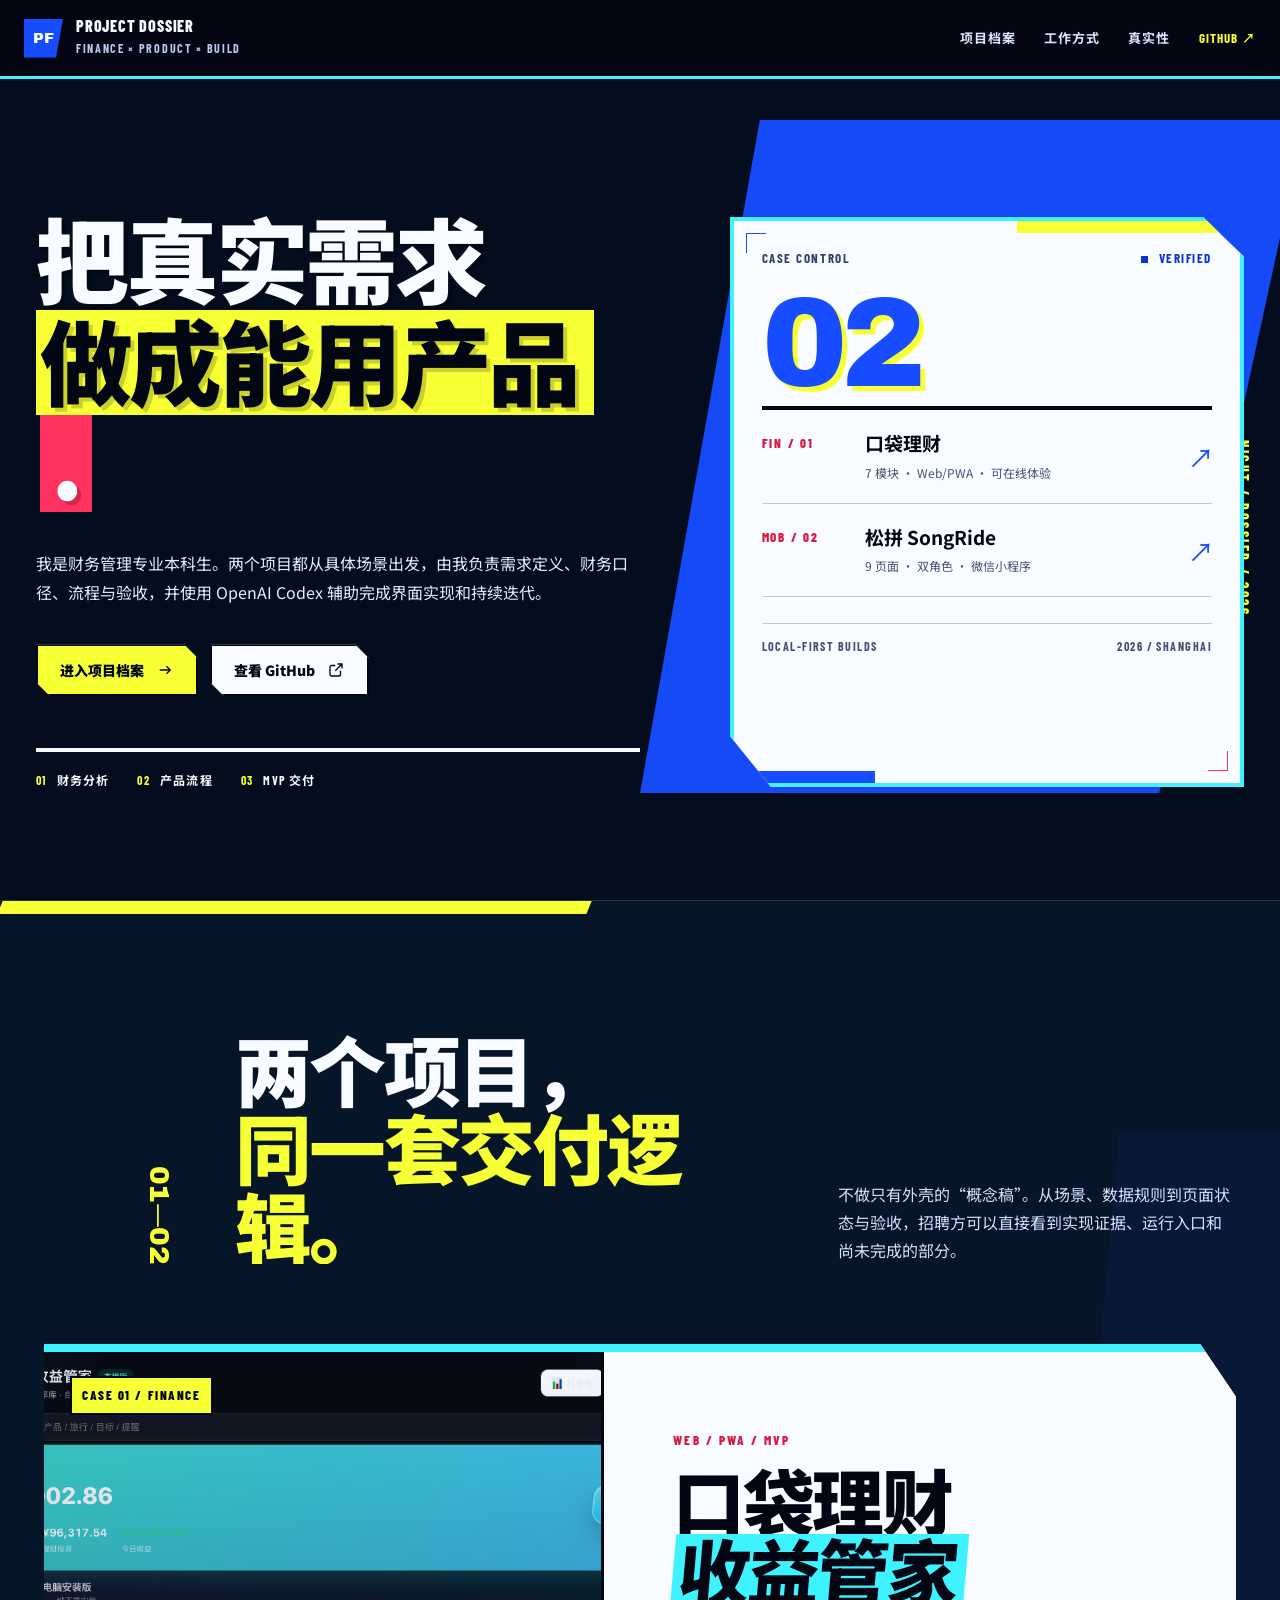
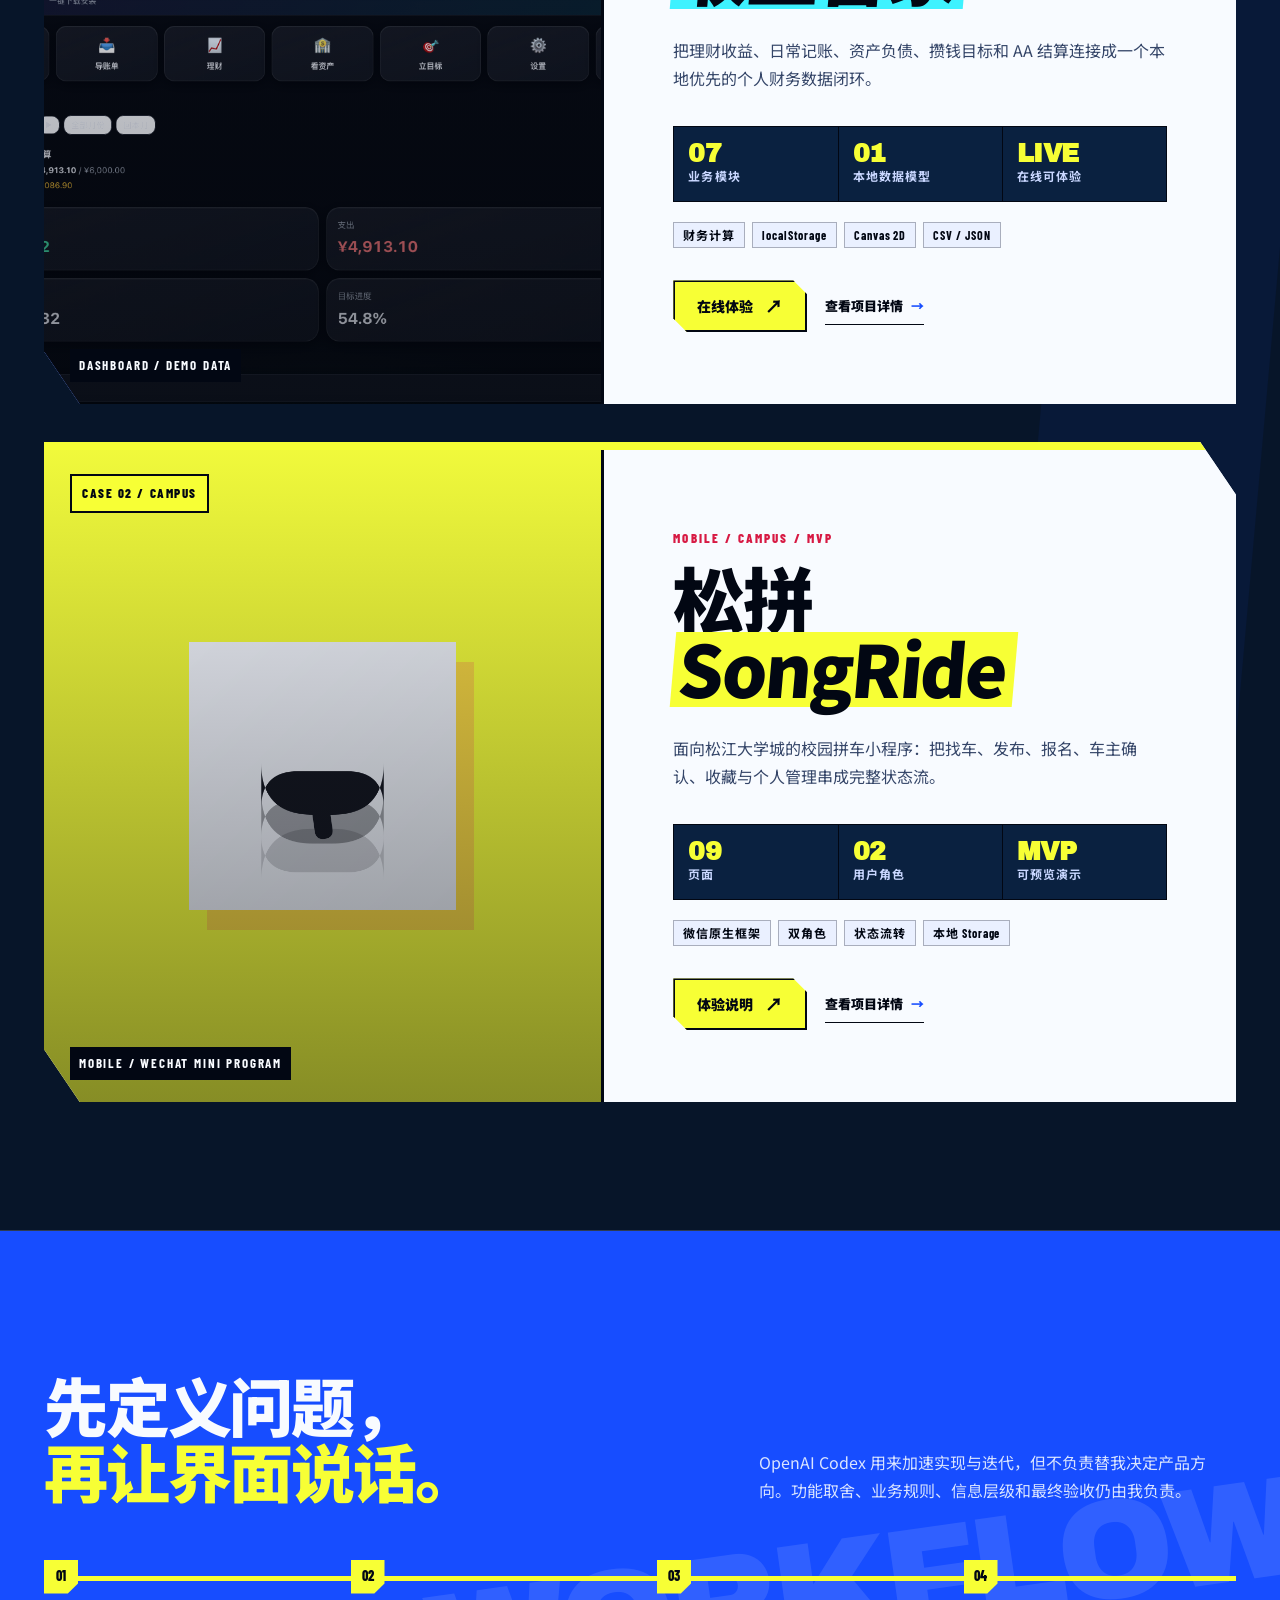
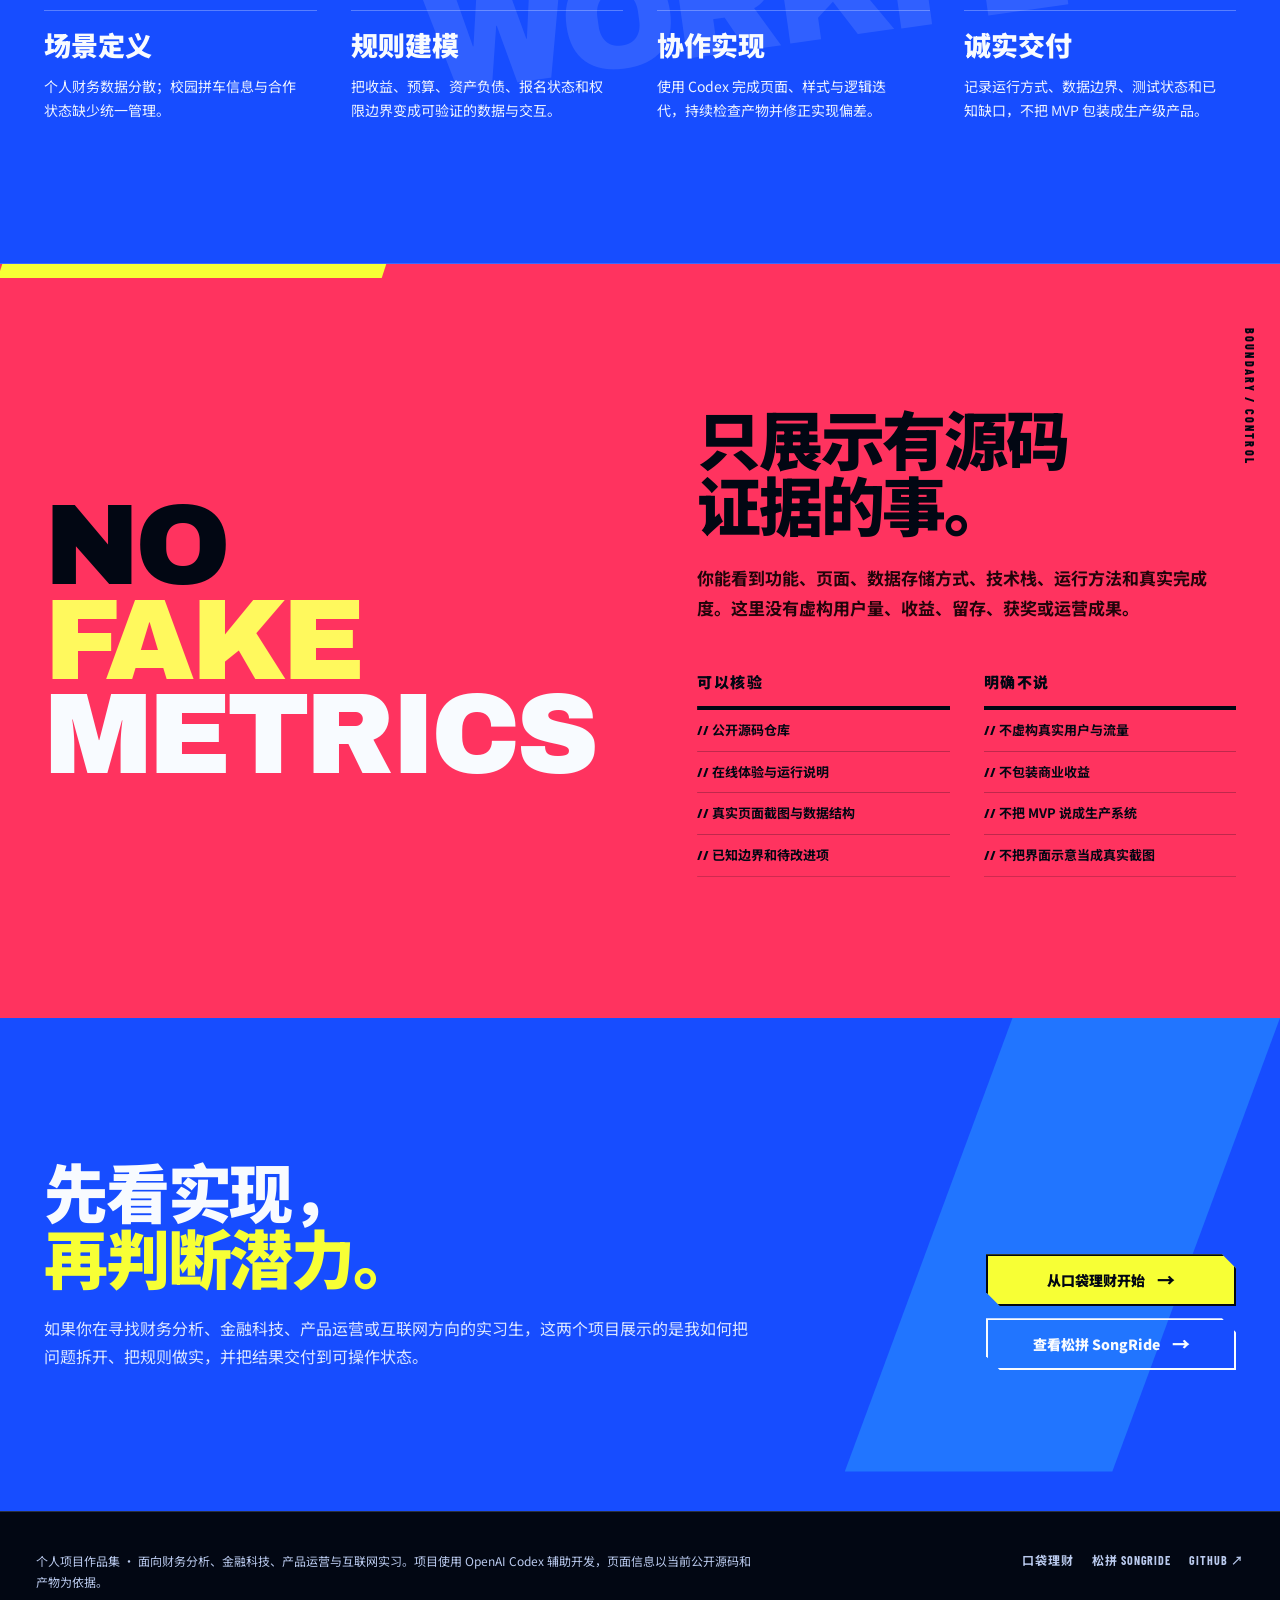
==== commit f5c7831f: "强化 P3 风格视觉与菜单式动画" ====
--- a/index.html
+++ b/index.html
@@ -137,7 +137,7 @@
               <a class="case-link" href="pocket-licai.html">查看项目详情 <span aria-hidden="true">→</span></a>
             </div>
           </div>
-          <div class="case-index" aria-hidden="true">01</div>
+          <div class="case-index" aria-hidden="true">01</div><!-- impeccable-disable-line low-contrast: decorative aria-hidden case index -->
         </article>
 
         <article class="case-panel case-songpin" data-case-panel>
@@ -166,7 +166,7 @@
               <a class="case-link" href="songpin.html">查看项目详情 <span aria-hidden="true">→</span></a>
             </div>
           </div>
-          <div class="case-index" aria-hidden="true">02</div>
+          <div class="case-index" aria-hidden="true">02</div><!-- impeccable-disable-line low-contrast: decorative aria-hidden case index -->
         </article>
       </div>
     </section>
--- a/assets/css/site.css
+++ b/assets/css/site.css
@@ -553,13 +553,13 @@
 .route-node b { font-size: 18px; font-weight: 900; line-height: 1.15; }
 .route-node small { color: var(--muted); font-family: var(--font-hud); font-size: 12px; font-weight: 700; letter-spacing: 0.08em; }
 .route-node-a { top: 9%; left: 1%; }
-.route-node-b { right: 0; bottom: 4%; }
+.route-node-b { right: 0; bottom: 28%; }
 .route-note { position: absolute; left: 50%; top: 43%; color: var(--cyan); font-family: var(--font-hud); font-size: 12px; font-weight: 700; letter-spacing: 0.1em; transform: translate(-40%, -50%) rotate(-29deg); }
 .route-pulse { position: absolute; left: 51%; top: 45%; width: 8px; height: 8px; background: var(--red); transform: rotate(45deg); animation: routePulse 2.8s ease-in-out infinite; }
 @keyframes routePulse { 0%, 100% { opacity: 0.45; transform: rotate(45deg) scale(0.82); } 50% { opacity: 1; transform: rotate(45deg) scale(1.12); } }
 .route-tag { position: absolute; color: var(--muted); font-family: var(--font-hud); font-size: 12px; font-weight: 700; letter-spacing: 0.12em; }
 .route-tag-a { top: 20%; right: 15px; }
-.route-tag-b { left: 16px; bottom: 118px; }
+.route-tag-b { left: 16px; bottom: 170px; }
 .route-example {
   position: absolute; z-index: 2; left: 18px; right: 18px; bottom: 18px; padding: 16px 17px; border: 1px solid var(--line-strong);
   background: rgba(12,18,36,0.94); box-shadow: 8px 8px 0 rgba(255,64,93,0.12);
@@ -647,7 +647,7 @@
 html.js [data-reveal] { opacity: 0; transition: opacity 0.7s var(--ease-out); }
 html.js [data-reveal="mask"] { clip-path: inset(0 0 28% 0); transform: translateY(18px); transition: opacity 0.75s var(--ease-out), clip-path 0.9s var(--ease-out), transform 0.9s var(--ease-out); }
 html.js [data-reveal="copy"] { transform: translateY(24px); transition-delay: 0.08s; }
-html.js [data-reveal="panel"] { transform: translateX(40px); transition: opacity 0.7s var(--ease-out), transform 0.8s var(--ease-out); }
+html.js [data-reveal="panel"] { transform: translateY(28px); transition: opacity 0.7s var(--ease-out), transform 0.8s var(--ease-out); }
 html.js [data-reveal="mark"] { transform: scale(0.94); transform-origin: left center; transition: opacity 0.55s ease, transform 0.8s var(--ease-out); }
 html.js [data-reveal].is-visible { opacity: 1; clip-path: inset(0); transform: none; }
 html.js [data-stagger] > * { opacity: 0; transform: translateY(24px); transition: opacity 0.55s var(--ease-out), transform 0.65s var(--ease-out); transition-delay: calc(var(--i, 0) * 70ms); }
@@ -821,9 +821,327 @@
 }
 
 /* Project panel entrance */
-html.js [data-case-panel] { opacity: 0; transform: translateX(54px); transition: opacity 0.65s var(--ease-out), transform 0.85s var(--ease-out); }
-html.js .case-songpin[data-case-panel] { transform: translateX(-54px); }
-html.js [data-case-panel].is-visible { opacity: 1; transform: translateX(0); }
+html.js [data-case-panel] { opacity: 0; transform: translateY(34px); transition: opacity 0.65s var(--ease-out), transform 0.85s var(--ease-out); }
+html.js .case-songpin[data-case-panel] { transform: translateY(34px); }
+html.js [data-case-panel].is-visible { opacity: 1; transform: translateY(0); }
 @media (prefers-reduced-motion: reduce) {
   html.js [data-case-panel] { opacity: 1 !important; transform: none !important; }
 }
+
+/* P3-inspired graphic overdrive: bold cobalt blocks, menu-like contrast and slash cuts. */
+:root {
+  --void: #020713;
+  --void-soft: #030d1d;
+  --surface: #071529;
+  --surface-2: #0a2140;
+  --surface-3: #0e3261;
+  --cyan: #3ef2ff;
+  --cyan-deep: #00c8e6;
+  --blue: #174dff;
+  --blue-deep: #0c32c9;
+  --yellow: #f7ff35;
+  --yellow-deep: #d9e600;
+  --red: #ff335f;
+  --red-deep: #d71943;
+  --pink: #ff4fa3;
+  --ink: #f8fbff;
+  --muted: #b9c9ed;
+  --muted-strong: #dbe5ff;
+}
+
+.site-header { border-bottom: 3px solid var(--cyan); }
+.nav-shell { min-height: 76px; }
+.brand-mark {
+  background: var(--blue); color: var(--ink);
+  clip-path: polygon(0 0, 100% 0, 82% 100%, 0 100%);
+  font-size: 15px;
+}
+.brand-copy strong { color: var(--ink); }
+.nav-links a::after { height: 4px; background: var(--yellow); }
+.nav-source { color: var(--yellow) !important; }
+
+.home-hero { overflow: hidden; background: var(--void-soft); }
+.home-hero::before {
+  content: ""; position: absolute; z-index: 0; right: -2%; top: 5%; width: 52%; height: 82%;
+  background: var(--blue); clip-path: polygon(18% 0, 100% 0, 78% 100%, 0 100%);
+  opacity: 0.96;
+}
+.home-hero::after {
+  content: "NIGHT / DOSSIER / 2026"; right: 25px; top: 44%; color: var(--yellow);
+  font-size: 14px; text-shadow: none;
+}
+.home-hero-copy, .hero-console { position: relative; z-index: 1; }
+.hero-title { text-shadow: 4px 4px 0 rgba(0,0,0,0.18); }
+.title-accent > span {
+  width: fit-content; padding: 0.035em 0.17em 0.11em 0.08em; margin-left: -0.04em;
+  background: var(--yellow); color: var(--void); transform: skewX(-5deg);
+}
+.home-hero .title-accent i,
+.case-hero .title-accent i {
+  padding: 0 0.12em 0.06em; background: var(--red); color: var(--ink); transform: skewX(-9deg);
+}
+.hero-lede { color: #e4ecff; }
+.hero-evidence { border-top: 4px solid var(--ink); color: var(--ink); }
+.hero-evidence b { color: var(--yellow); }
+
+.hero-console {
+  background-color: var(--ink); color: var(--void); border: 4px solid var(--cyan);
+  box-shadow: 14px 14px 0 var(--red);
+  clip-path: polygon(0 0, 92% 0, 100% 7%, 100% 100%, 8% 100%, 0 91%);
+}
+.hero-console::before { background: var(--yellow); height: 12px; width: 44%; }
+.hero-console::after { background: var(--blue); height: 12px; width: 28%; }
+.console-topline { color: #314064; font-size: 13px; }
+.console-live { color: var(--blue-deep); }
+.console-number { color: var(--blue); text-shadow: 5px 5px 0 var(--yellow); }
+.console-list { border-top: 4px solid var(--void); }
+.console-list a { border-bottom: 1px solid rgba(2,7,19,0.2); }
+.console-list a:hover { padding-left: 14px; background: var(--yellow); }
+.console-code { color: var(--red-deep); font-size: 13px; }
+.console-list strong { color: var(--void); }
+.console-list small { color: #435273; }
+.console-list i { color: var(--blue); font-size: 26px; }
+.console-bottom { color: #435273; border-top: 1px solid rgba(2,7,19,0.2); padding-top: 12px; }
+.console-corner-a { border-color: var(--blue); }
+.console-corner-b { border-color: var(--red); }
+
+.case-arena { position: relative; overflow: hidden; background: var(--surface); }
+.case-arena::before {
+  content: ""; position: absolute; top: 0; left: 0; width: 46%; height: 13px;
+  background: var(--yellow); transform: skewX(-22deg); transform-origin: left;
+}
+.case-arena::after {
+  content: ""; position: absolute; right: -5%; top: 12%; width: 27%; height: 70%;
+  background: var(--blue); clip-path: polygon(35% 0, 100% 0, 65% 100%, 0 100%);
+  opacity: 0.07; pointer-events: none;
+}
+.case-arena .section-shell { position: relative; z-index: 1; }
+.chapter-slash { color: var(--yellow); }
+.chapter-intro h2 span { color: var(--yellow); }
+.chapter-intro p { color: #d3dfff; }
+
+.case-panel {
+  border: 0; border-top: 8px solid var(--panel-accent);
+  box-shadow: none; background: var(--ink); color: var(--void);
+  clip-path: polygon(0 0, 97% 0, 100% 8%, 100% 100%, 3% 100%, 0 92%);
+}
+.case-panel::before { width: 0; }
+.case-panel::after { opacity: 0; }
+.case-panel:hover { transform: translate(-6px, -6px); border-color: var(--panel-accent); box-shadow: 12px 12px 0 var(--blue); }
+.case-visual { border-right: 3px solid var(--void); background: var(--blue); }
+.case-visual::before { background: linear-gradient(180deg, rgba(23,77,255,0.03), rgba(2,7,19,0.46)); }
+.case-panel:hover .case-visual img { transform: scale(1.04) rotate(-1deg); }
+.case-stamp { background: var(--yellow); color: var(--void); border: 2px solid var(--void); font-size: 13px; }
+.case-visual-caption { color: var(--ink); background: var(--void); padding: 5px 9px; font-size: 13px; }
+.case-visual-songpin { background: var(--yellow); }
+.case-visual-songpin::after { color: var(--void); font-size: 14px; }
+.case-visual-songpin img { filter: drop-shadow(18px 20px 0 rgba(255,51,95,0.2)); }
+.case-body { background: var(--ink); color: var(--void); }
+.case-kicker { color: var(--red-deep); font-size: 13px; }
+.case-heading h2 a:hover { color: var(--blue); }
+.case-heading em { background: var(--panel-accent); color: var(--void); padding: 0 0.13em 0.06em 0.08em; display: inline-block; transform: skewX(-5deg); }
+.case-body > p { color: #344568; }
+.case-facts { background: var(--void); border-color: var(--void); }
+.case-facts span { background: var(--surface-2); color: #c9d7ff; }
+.case-facts b { color: var(--yellow); }
+.case-tags span { border-color: rgba(2,7,19,0.28); color: var(--void); background: rgba(23,77,255,0.06); }
+.case-link { color: var(--void); border-color: var(--void); }
+.case-link span { color: var(--blue); }
+.case-index { color: var(--blue); opacity: 0.12; }
+
+.method-section { position: relative; overflow: hidden; background: var(--blue); color: var(--ink); }
+.method-section::before {
+  content: "WORKFLOW"; position: absolute; right: -24px; top: 45%; color: rgba(255,255,255,0.11);
+  font-family: var(--font-display); font-size: clamp(70px, 11vw, 160px); line-height: 1; letter-spacing: -0.04em; transform: rotate(-8deg);
+}
+.method-section .section-shell { position: relative; z-index: 1; }
+.method-head h2 { color: var(--ink); }
+.method-head h2 span { color: var(--yellow); }
+.method-head p { color: #d9e4ff; }
+.method-line { background: rgba(255,255,255,0.24); height: 5px; }
+.method-line::after { background: var(--yellow); }
+.method-node { background: var(--yellow); color: var(--void); clip-path: polygon(0 0, 100% 0, 100% 70%, 70% 100%, 0 100%); }
+.method-step { padding-top: 18px; border-top: 1px solid rgba(255,255,255,0.28); }
+.method-step h3 { color: var(--ink); }
+.method-step p { color: #edf3ff; }
+
+.truth-section { background: var(--red); }
+.truth-section::after { width: 30%; height: 14px; background: var(--yellow); transform: skewX(-18deg); }
+.truth-mark span:nth-child(2) { color: #fff95d; }
+.truth-mark span:nth-child(3) { color: var(--ink); }
+.truth-copy > p { color: #22040a; }
+.truth-columns h3 { border-bottom: 4px solid var(--void); }
+
+.closing-section { position: relative; overflow: hidden; background: var(--blue); color: var(--ink); }
+.closing-section::before {
+  content: ""; position: absolute; right: -4%; top: -28%; width: 38%; height: 120%;
+  background: var(--cyan); clip-path: polygon(45% 0, 100% 0, 55% 100%, 0 100%);
+  opacity: 0.24;
+}
+.closing-section .section-shell { position: relative; z-index: 1; }
+.closing-grid p { color: #dce7ff; }
+.home-hero + .case-arena + .method-section + .truth-section + .closing-section .closing-grid h2 span { color: var(--yellow); }
+.closing-section .closing-grid h2 span { color: var(--yellow); }
+.pocket-page .project-closing h2 span { color: var(--yellow); }
+.songpin-page .songpin-closing h2 span { color: var(--yellow); }
+
+.case-hero { background: var(--void-soft); }
+.pocket-page .case-hero::before,
+.songpin-page .case-hero::before {
+  position: absolute; left: -1%; top: 6%; font-family: var(--font-display); font-size: clamp(150px, 27vw, 390px);
+  line-height: 0.8; letter-spacing: -0.04em; opacity: 0.13; pointer-events: none;
+}
+.pocket-page .case-hero::before { content: "01"; color: var(--blue); }
+.songpin-page .case-hero::before { content: "02"; color: var(--yellow); }
+.case-hero::after {
+  content: ""; position: absolute; right: -5%; top: -20%; width: 38%; height: 66%;
+  background: var(--blue); clip-path: polygon(25% 0, 100% 0, 75% 100%, 0 100%); opacity: 0.92;
+}
+.case-hero-grid { position: relative; z-index: 1; }
+.status-chip { border: 2px solid var(--yellow); background: var(--yellow); color: var(--void); }
+.case-id { color: var(--yellow); }
+.case-meta { border-block: 3px solid rgba(248,251,255,0.34); }
+.case-meta dt { color: var(--yellow); }
+.case-meta dd { color: var(--ink); }
+.hero-media-window { background: var(--ink); border: 4px solid var(--cyan); box-shadow: 12px 12px 0 var(--red); }
+.hero-media-window::before { background: var(--yellow); height: 9px; }
+.media-hud { color: #344568; }
+.media-hud span:first-child { color: var(--blue); }
+.media-frame { border: 3px solid var(--void); }
+.media-footer { color: #4b5b7c; }
+.media-footer span:first-child { color: var(--void); }
+.case-marquee { background: var(--cyan); border-top: 4px solid var(--void); border-bottom: 4px solid var(--void); }
+.songpin-page .case-marquee { background: var(--yellow); }
+.marquee-track { justify-content: flex-start; font-size: 15px; }
+
+.module-card { background: var(--ink); color: var(--void); border: 2px solid var(--void); border-top: 7px solid var(--blue); }
+.module-card:nth-child(3n + 2) { background: var(--cyan); border-top-color: var(--void); }
+.module-card:nth-child(3n) { background: #dbe7ff; border-top-color: var(--red); }
+.module-card-accent { background: var(--yellow); color: var(--void); border-color: var(--void); border-top-color: var(--red); }
+.module-card { transition: transform 0.28s var(--ease-out), box-shadow 0.28s var(--ease-out), background 0.18s ease; }
+.module-card:hover { transform: translate(-6px, -6px); background: var(--yellow); border-color: var(--void); box-shadow: 9px 9px 0 var(--blue); }
+.module-num { color: var(--blue); }
+.module-card:nth-child(3n + 2) .module-num { color: var(--void); }
+.module-card-accent .module-num { color: var(--red-deep); }
+.module-card h3 { color: var(--void); }
+.module-card p { color: #36476b; }
+.module-card:nth-child(3n + 2) p { color: #16355b; }
+.module-card small { color: #405171; }
+.module-card::after { color: var(--blue); font-size: 34px; }
+.module-card-accent small, .module-card-accent p { color: #242300; }
+
+.flow-section { background: var(--blue); color: var(--ink); }
+.flow-section .section-heading h2 { color: var(--ink); }
+.flow-section .section-heading h2 span { color: var(--yellow); }
+.flow-section .section-code, .closing-section .section-code { color: var(--yellow); }
+.flow-section .section-heading > p { color: #edf3ff; }
+.flow-line { background: rgba(255,255,255,0.2); height: 5px; }
+.flow-line::after { background: var(--yellow); }
+.flow-dot { background: var(--yellow); color: var(--void); clip-path: polygon(0 0, 100% 0, 100% 70%, 70% 100%, 0 100%); }
+.flow-step { border-top-color: rgba(255,255,255,0.26); }
+.flow-step h3 { color: var(--ink); }
+.flow-step p { color: #edf3ff; }
+
+.gallery-section { background: var(--surface); }
+.screen-panel { background: var(--ink); border: 3px solid var(--void); }
+.screen-panel:hover { border-color: var(--cyan); box-shadow: 8px 8px 0 var(--blue); }
+.screen-top { background: var(--yellow); color: var(--void); border-bottom: 2px solid var(--void); }
+.screen-top span:first-child { color: var(--red-deep); }
+.screen-panel figcaption { background: var(--ink); color: #36476b; }
+.screen-panel figcaption span:last-child { color: var(--blue); }
+
+.ownership-section { background: var(--void-soft); }
+.ownership-copy h2 span { color: var(--yellow); }
+.ownership-copy .section-code { color: var(--cyan); }
+.ownership-copy > p { color: #c9d7f6; }
+.tech-stack span { border: 1px solid rgba(248,251,255,0.32); color: var(--ink); background: rgba(23,77,255,0.18); }
+.boundary-panel { background: var(--ink); color: var(--void); border: 4px solid var(--red); box-shadow: 12px 12px 0 var(--blue); }
+.boundary-head { color: #344568; background: var(--yellow); border-bottom: 2px solid var(--void); }
+.boundary-state { color: var(--red-deep); }
+.boundary-panel h2 { color: var(--void); }
+.boundary-panel h2 span, .boundary-panel li > span { color: var(--red-deep); }
+.boundary-panel li { border-top-color: rgba(2,7,19,0.16); }
+.boundary-panel b { color: var(--void); }
+.boundary-panel p { color: #435171; }
+.songpin-boundary { border-color: var(--yellow); }
+.songpin-boundary .boundary-head { background: var(--cyan); }
+.songpin-boundary .boundary-state, .songpin-boundary h2 span, .songpin-boundary li > span { color: var(--blue-deep); }
+
+.songpin-title-lockup { align-items: end; }
+.songpin-logo { border: 4px solid var(--yellow); transform: rotate(-4deg); clip-path: polygon(0 0, 92% 0, 100% 9%, 100% 100%, 8% 100%, 0 91%); }
+.route-console { background: var(--ink); color: var(--void); border: 4px solid var(--yellow); box-shadow: 12px 12px 0 var(--red); }
+.route-console::before { background: var(--blue); height: 10px; }
+.route-console-head { color: #405171; }
+.route-console-head strong { color: var(--blue-deep); }
+.route-map { border: 3px solid var(--void); background: var(--blue); }
+.route-map::before { color: rgba(248,251,255,0.7); }
+.route-node b { color: var(--ink); }
+.route-node small { color: #d8e4ff; }
+.route-node i { border-color: var(--yellow); background: var(--blue); }
+.route-example { background: var(--ink); border: 2px solid var(--void); box-shadow: 8px 8px 0 var(--yellow); }
+.route-example small { color: var(--red-deep); }
+.route-example b { color: var(--void); }
+.route-example div { color: #435171; }
+.route-console-foot { color: #435171; }
+.route-tag { color: var(--ink); }
+.route-corner { border-color: var(--blue); }
+.route-pulse { background: var(--yellow); }
+
+.phone-section { background: var(--yellow); }
+.phone-section .section-heading h2 { color: var(--void); }
+.phone-section .section-heading h2 span { color: var(--blue-deep); }
+.phone-section .section-heading > p, .phone-section .section-code { color: #1c2b45; }
+.phone-screen { border: 4px solid var(--void); }
+.phone-screen-light { border-color: var(--blue); }
+.phone-caption { color: #24344f; }
+.phone-caption span:first-child { color: var(--void); }
+
+dialog { border: 4px solid var(--yellow); background: var(--ink); color: var(--void); box-shadow: 12px 12px 0 var(--blue); }
+.dialog-code { color: var(--red-deep); }
+.dialog-head h2 { color: var(--void); }
+.dialog-close { border: 2px solid var(--void); color: var(--void); }
+.dialog-body { color: #435171; }
+.qr-slot { background: #dde8ff; border: 2px dashed var(--void); }
+.qr-slot strong { color: var(--blue); }
+.qr-slot p { color: #435171; }
+.qr-corner { border-color: var(--red-deep); }
+
+.btn { border-width: 2px; }
+.btn-primary { background: var(--yellow); color: var(--void); border-color: var(--void); }
+.btn-primary:hover { background: var(--blue); color: var(--ink); border-color: var(--cyan); }
+.btn-outline { background: var(--ink); color: var(--void); border-color: var(--void); }
+.btn-outline:hover { background: var(--red); color: var(--void); border-color: var(--void); }
+.closing-section .btn-primary { background: var(--yellow); color: var(--void); border-color: var(--void); }
+.closing-section .btn-primary:hover { background: var(--void); color: var(--yellow); border-color: var(--yellow); }
+.closing-section .btn-outline { background: transparent; color: var(--ink); border-color: var(--ink); }
+.closing-section .btn-outline:hover { background: var(--cyan); color: var(--void); border-color: var(--cyan); }
+
+@media (max-width: 820px) {
+  .home-hero::before { right: -30%; top: auto; bottom: 2%; width: 110%; height: 42%; clip-path: polygon(8% 0, 100% 14%, 92% 100%, 0 76%); }
+  .home-hero::after { display: none; }
+  .hero-console { box-shadow: 9px 9px 0 var(--red); }
+  .case-panel { clip-path: polygon(0 0, 96% 0, 100% 5%, 100% 100%, 4% 100%, 0 95%); }
+  .case-panel:hover { transform: none; box-shadow: none; }
+  .case-visual { border-right: 0; border-bottom: 3px solid var(--void); }
+  .case-heading em { display: inline; }
+  .method-section::before { right: -80px; top: 70%; opacity: 0.7; }
+  .case-hero::after { right: -30%; top: 4%; width: 80%; height: 30%; opacity: 0.8; }
+  .pocket-page .case-hero::before, .songpin-page .case-hero::before { top: 12%; font-size: 170px; opacity: 0.1; }
+  .hero-media-window, .route-console { box-shadow: 8px 8px 0 var(--red); }
+  .module-card:hover { transform: none; box-shadow: none; }
+  .boundary-panel { box-shadow: 8px 8px 0 var(--blue); }
+  .phone-section .section-heading > p { color: #1c2b45; }
+}
+
+@media (max-width: 430px) {
+  .title-accent > span { padding-right: 0.1em; }
+  .home-hero::before { right: -55%; width: 145%; }
+  .console-number { text-shadow: 3px 3px 0 var(--yellow); }
+  .case-arena::before { width: 66%; height: 10px; }
+  .flow-section .section-heading h2 span { color: var(--yellow); }
+}
+
+@media (prefers-reduced-motion: reduce) {
+  .case-panel:hover, .module-card:hover { transform: none; }
+  .title-accent > span, .title-accent i, .case-heading em, .songpin-logo { transform: none; }
+}
